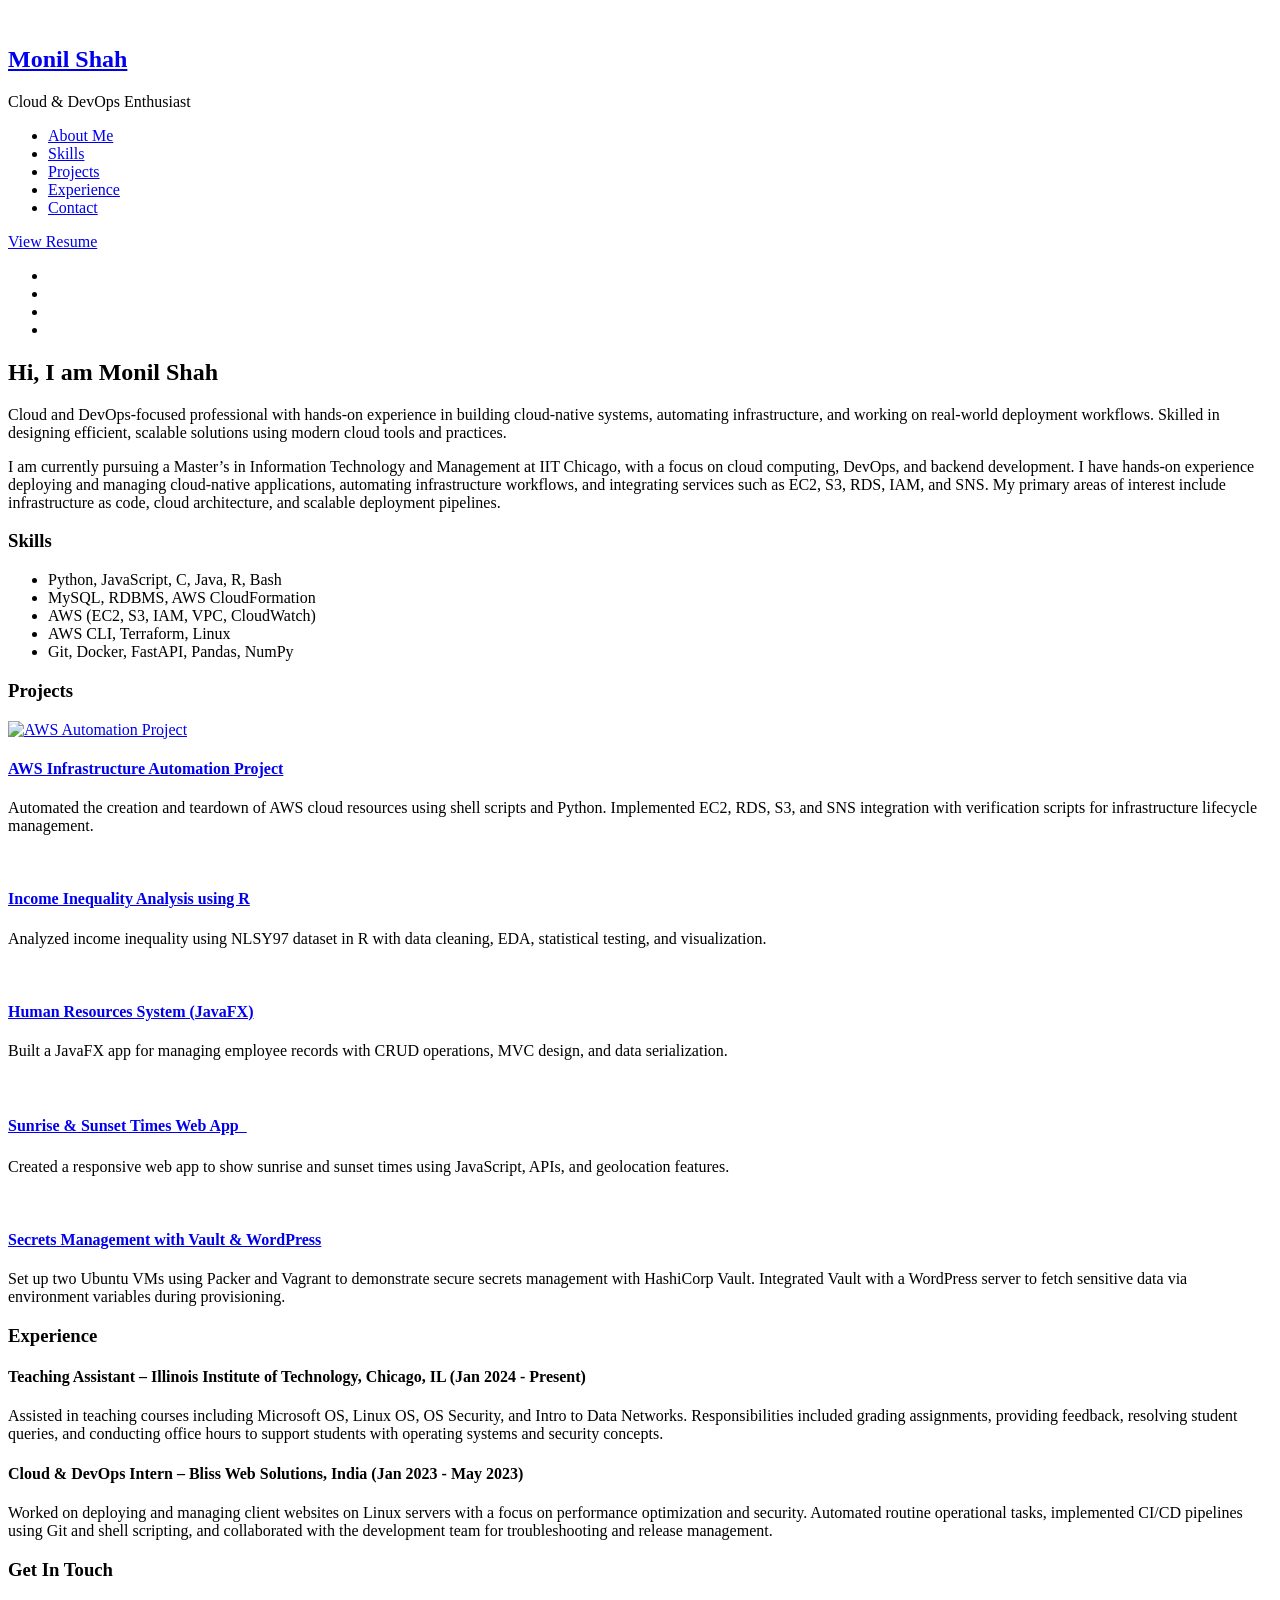
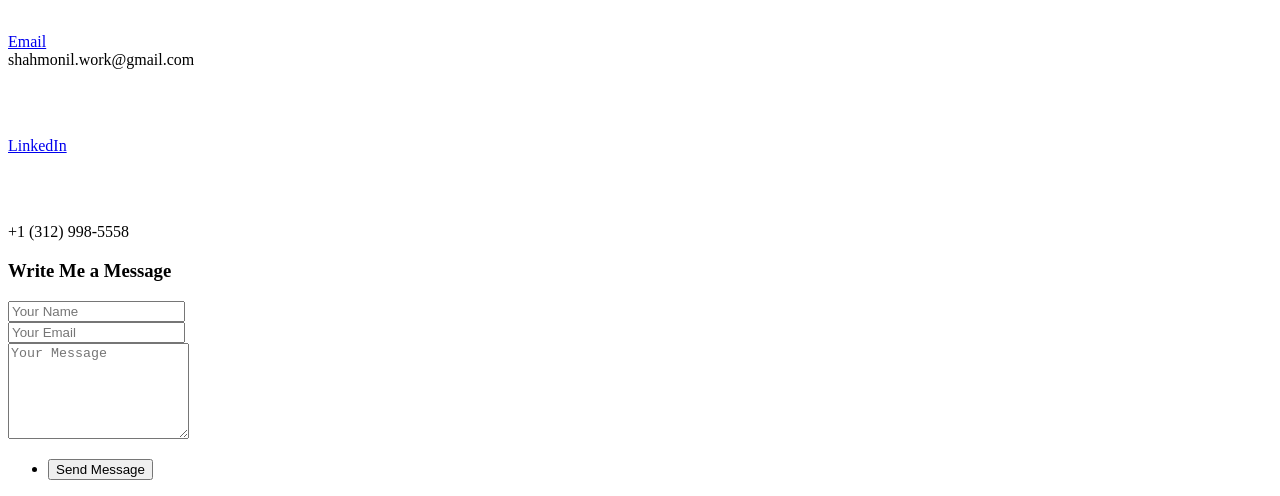
==== Profile.html @ 9146e973 "updated" ====
<!DOCTYPE HTML>

<html>
	<head>
		<title>Monil Shah</title>
		<meta charset="utf-8" />
		<meta name="viewport" content="width=device-width, initial-scale=1, user-scalable=no" />
		<link rel="stylesheet" href="Portfolio/assets/css/main.css" />
	</head>
	<body class="is-preload">

		<!-- Header -->
			<section id="header">
				<header>
					<span class="image avatar"><img src="Portfolio/images/me.jpg" alt="" /></span>
					<h1 id="logo"><a href="#">Monil Shah</a></h1>
					<p>Cloud & DevOps Enthusiast</p>
				</header>
				<nav id="nav">
					<ul>
						<li><a href="#AboutMe" class="active">About Me</a></li>
						<li><a href="#Skills">Skills</a></li>
						<li><a href="#Projects">Projects</a></li>
						<li><a href="#Experience">Experience</a></li>
						<li><a href="#Contact">Contact</a></li>
					</ul>
					<p style="margin-top: 3px;">
						<a href="https://github.com/Monil-23/Portfolio/blob/main/Monil_Resume.pdf" 
						   target="_blank" 
						   rel="noopener noreferrer">
						  View Resume
						</a>
					  </p>

					<p id="view-counter" style="margin-top: 3px; font-weight: bold;"></p> 
				</nav>
				<footer>
					<ul class="icons">
						<li><a href="https://linkedin.com/in/mshah023" class="icon brands fa-linkedin" target="_blank" rel="noopener noreferrer"></a></li>
						<li><a href="https://github.com/Monil-23" class="icon brands fa-github" target="_blank" rel="noopener noreferrer"></a></li>
						<li><a href="mailto:shahmonil.work@gmail.com" class="icon solid fa-envelope" target="_blank" rel="noopener noreferrer"></a></li>
						<li><a href="https://www.instagram.com/monil23_" class="icon brands fa-instagram" target="_blank" rel="noopener noreferrer"></a></li>
					</ul>
				</footer>
			</section>

		<!-- Wrapper -->
			<div id="wrapper">

				<!-- Main -->
					<div id="main">

						<!-- One -->
							<section id="AboutMe">
								<div class="container">
									<header class="major">
										<h2>Hi, I am Monil Shah</h2>
										<p>Cloud and DevOps-focused professional with hands-on experience in building cloud-native systems, automating infrastructure, and working on real-world deployment workflows. Skilled in designing efficient, scalable solutions using modern cloud tools and practices.</p>

									</header>
									<p>I am currently pursuing a Master’s in Information Technology and Management at IIT Chicago, with a focus on cloud computing, DevOps, and backend development.
									   I have hands-on experience deploying and managing cloud-native applications, automating infrastructure workflows, and integrating services such as EC2, S3, RDS, IAM, and SNS. My primary areas of interest include infrastructure as code, cloud architecture, and scalable deployment pipelines.</p>
								</div>
								  
							</section>

						<!-- Two -->
							<section id="Skills">
								<div class="container">
									<h3>Skills</h3>
									<p></p>
									<ul class="feature-icons">
										<li class="icon solid fa-code">Python, JavaScript, C, Java, R, Bash</li>
										<li class="icon solid fa-database">MySQL, RDBMS, AWS CloudFormation</li>
										<li class="icon solid fa-cloud">AWS (EC2, S3, IAM, VPC, CloudWatch)</li>
										<li class="icon solid fa-terminal">AWS CLI, Terraform, Linux</li>
										<li class="icon solid fa-tools">Git, Docker, FastAPI, Pandas, NumPy</li>
									</ul>
									
								</div>
							</section>

						<!-- Three -->
						<section id="Projects">
							<div class="container">
							  <h3>Projects</h3>
							  <p></p>
						  
							  <div class="features">
						  
								<!-- Row 1 -->
								<div class="row">
								  <div class="col-6 col-12-medium">
									<article>
										<a href="https://github.com/Monil-23/aws-cloud-automation" class="image">
										  <img src="Portfolio/images/aws.png" alt="AWS Automation Project" />
										</a>
										<div class="inner">
										  <h4>
											<a href="https://github.com/Monil-23/aws-cloud-automation" target="_blank" rel="noopener noreferrer">
											  AWS Infrastructure Automation Project
											</a>
										  </h4>
										  <p>Automated the creation and teardown of AWS cloud resources using shell scripts and Python. Implemented EC2, RDS, S3, and SNS integration with verification scripts for infrastructure lifecycle management.</p>
										</div>
									  </article>									  
								  </div>
						  
								  <div class="col-6 col-12-medium">
									<article>
									  <a href="https://github.com/Monil-23/r-analysis-income-gender" class="image"><img src="Portfolio/images/data.jpg" alt="" /></a>
									  <div class="inner">
										<h4>
											<a href="https://github.com/Monil-23/r-analysis-income-gender" target="_blank" rel="noopener noreferrer">
												Income Inequality Analysis using R
											</a>
										  </h4>
										<p>Analyzed income inequality using NLSY97 dataset in R with data cleaning, EDA, statistical testing, and visualization.</p>
									  </div>
									</article>
								  </div>
								</div>
						  
								<!-- Row 2 -->
								<div class="row">
								  <div class="col-6 col-12-medium">
									<article>
									  <a href="https://github.com/Monil-23/JavaProject" class="image"><img src="Portfolio/images/java.png" alt="" /></a>
									  <div class="inner">
										<h4>
											<a href="https://github.com/Monil-23/JavaProject" target="_blank" rel="noopener noreferrer">
												Human Resources System (JavaFX)
											</a>
										  </h4>
										<p>Built a JavaFX app for managing employee records with CRUD operations, MVC design, and data serialization.</p>
									  </div>
									</article>
								  </div>
						  
								  <div class="col-6 col-12-medium">
									<article>
									  <a href="https://github.com/Monil-23/WebApp" class="image"><img src="Portfolio/images/Web.png" alt="" /></a>
									  <div class="inner">

										<h4>
											<a href="https://github.com/Monil-23/WebApp" target="_blank" rel="noopener noreferrer">
												Sunrise & Sunset Times Web App &nbsp; 
											</a>
											<a href="https://monil-23.github.io/WebApp/" target="_blank" class="icon solid fa-external-link-alt" style="font-size: 1.1em;" title="Go to website"></a>
										  </h4>

										<p>Created a responsive web app to show sunrise and sunset times using JavaScript, APIs, and geolocation features.</p>
									  </div>
									</article>
								  </div>
								  
						  
								<!-- Row 3 -->
								<div class="row">
								  <div class="col-6 col-12-medium">
									<article>
									  <a href="https://github.com/Monil-23/vault-packer-wordpress-project" class="image"><img src="Portfolio/images/vault.jpg" alt="" /></a>
									  <div class="inner">
										<h4>
											<a href="https://github.com/Monil-23/vault-packer-wordpress-project" target="_blank" rel="noopener noreferrer">
												Secrets Management with Vault & WordPress
											</a>
										  </h4>
										<p>Set up two Ubuntu VMs using Packer and Vagrant to demonstrate secure secrets management with HashiCorp Vault. Integrated Vault with a WordPress server to fetch sensitive data via environment variables during provisioning.</p>
									  </div>
									</article>
								  </div>
						  
								 <!-- <div class="col-6 col-12-medium">
									<article>
									  <a href="#" class="image"><img src="images/pic02.jpg" alt="" /></a>
									  <div class="inner">
										<h4>Project 6 Title</h4>
										<p>Short description of your 6th project goes here. Add key features or tech stack summary.</p>
									  </div>
									</article>
								  </div>-->
								</div>
						  
							  </div> 
						  
							</div>
						  </section>
						  
					
						<!-- four -->
						<section id="Experience">
							<div class="container">
							  <h3>Experience</h3>
						  
							  <div class="features">
						  
								<div class="row">
									<div class="col-12">
										<article>
											<div class="inner">
											  <h4>Teaching Assistant – Illinois Institute of Technology, Chicago, IL (Jan 2024 - Present)</h4>
											  <p>Assisted in teaching courses including Microsoft OS, Linux OS, OS Security, and Intro to Data Networks. Responsibilities included grading assignments, providing feedback, resolving student queries, and conducting office hours to support students with operating systems and security concepts.</p>
											</div>
										  </article>									  
									</div>
								  <div class="col-12">
									<article>
										<div class="inner">
										  <h4>Cloud & DevOps Intern – Bliss Web Solutions, India (Jan 2023 - May 2023)</h4>
										  <p>Worked on deploying and managing client websites on Linux servers with a focus on performance optimization and security. Automated routine operational tasks, implemented CI/CD pipelines using Git and shell scripting, and collaborated with the development team for troubleshooting and release management.</p>
										</div>
									  </article>
									  
								  </div>
						  	   </div>
						  	 </div>
							</div>
						  </section>

							<section id="Contact">
								<div class="container">
								  <div class="row">
							  
									<div class="col-6 col-12-medium">
										<h3>Get In Touch</h3><br>
									  
										<div class="contact-info">
									  
										  <p>
											<a href="mailto:shahmonil.work@gmail.com" class="icon solid fa-envelope fa-2x" target="_blank" rel="noopener noreferrer">
											  <span class="label">Email</span>
											</a><br>
											shahmonil.work@gmail.com
										  </p><br>
									  
										  <p>
											<a href="https://linkedin.com/in/mshah023" class="icon brands fa-linkedin fa-2x" target="_blank" rel="noopener noreferrer"></a><br>
											<a href="https://linkedin.com/in/mshah023" target="_blank" rel="noopener noreferrer">
											  LinkedIn
											</a>
										  </p>
										  <br>
									  
										  <p>
											<i class="icon solid fa-mobile-alt fa-2x"></i><br>
											+1 (312) 998-5558
										  </p>
									  
										</div>
									  </div>
									  
							  
									<!-- RIGHT SIDE -->
									<div class="col-6 col-12-medium">
									  <h3>Write Me a Message</h3>
									  <form method="post" action="#">
										<div class="row gtr-uniform">
										  <div class="col-12">
											<input type="text" name="name" id="name" placeholder="Your Name" />
										  </div>
										  <div class="col-12">
											<input type="email" name="email" id="email" placeholder="Your Email" />
										  </div>
										  <div class="col-12">
											<textarea name="message" id="message" placeholder="Your Message" rows="6"></textarea>
										  </div>
										  <div class="col-12">
											<ul class="actions">
											  <li><input type="submit" value="Send Message" class="primary" /></li>
											</ul>
										  </div>
										</div>
									  </form>
									</div>
							  
								  </div>
								</div>
							  </section>
					</div>

			</div>

		<!-- Scripts -->
			<script src="Portfolio/assets/js/jquery.min.js"></script>
			<script src="Portfolio/assets/js/jquery.scrollex.min.js"></script>
			<script src="Portfolio/assets/js/jquery.scrolly.min.js"></script>
			<script src="Portfolio/assets/js/browser.min.js"></script>
			<script src="Portfolio/assets/js/breakpoints.min.js"></script>
			<script src="Portfolio/assets/js/util.js"></script>
			<script src="Portfolio/assets/js/main.js"></script>

	</body>
</html>
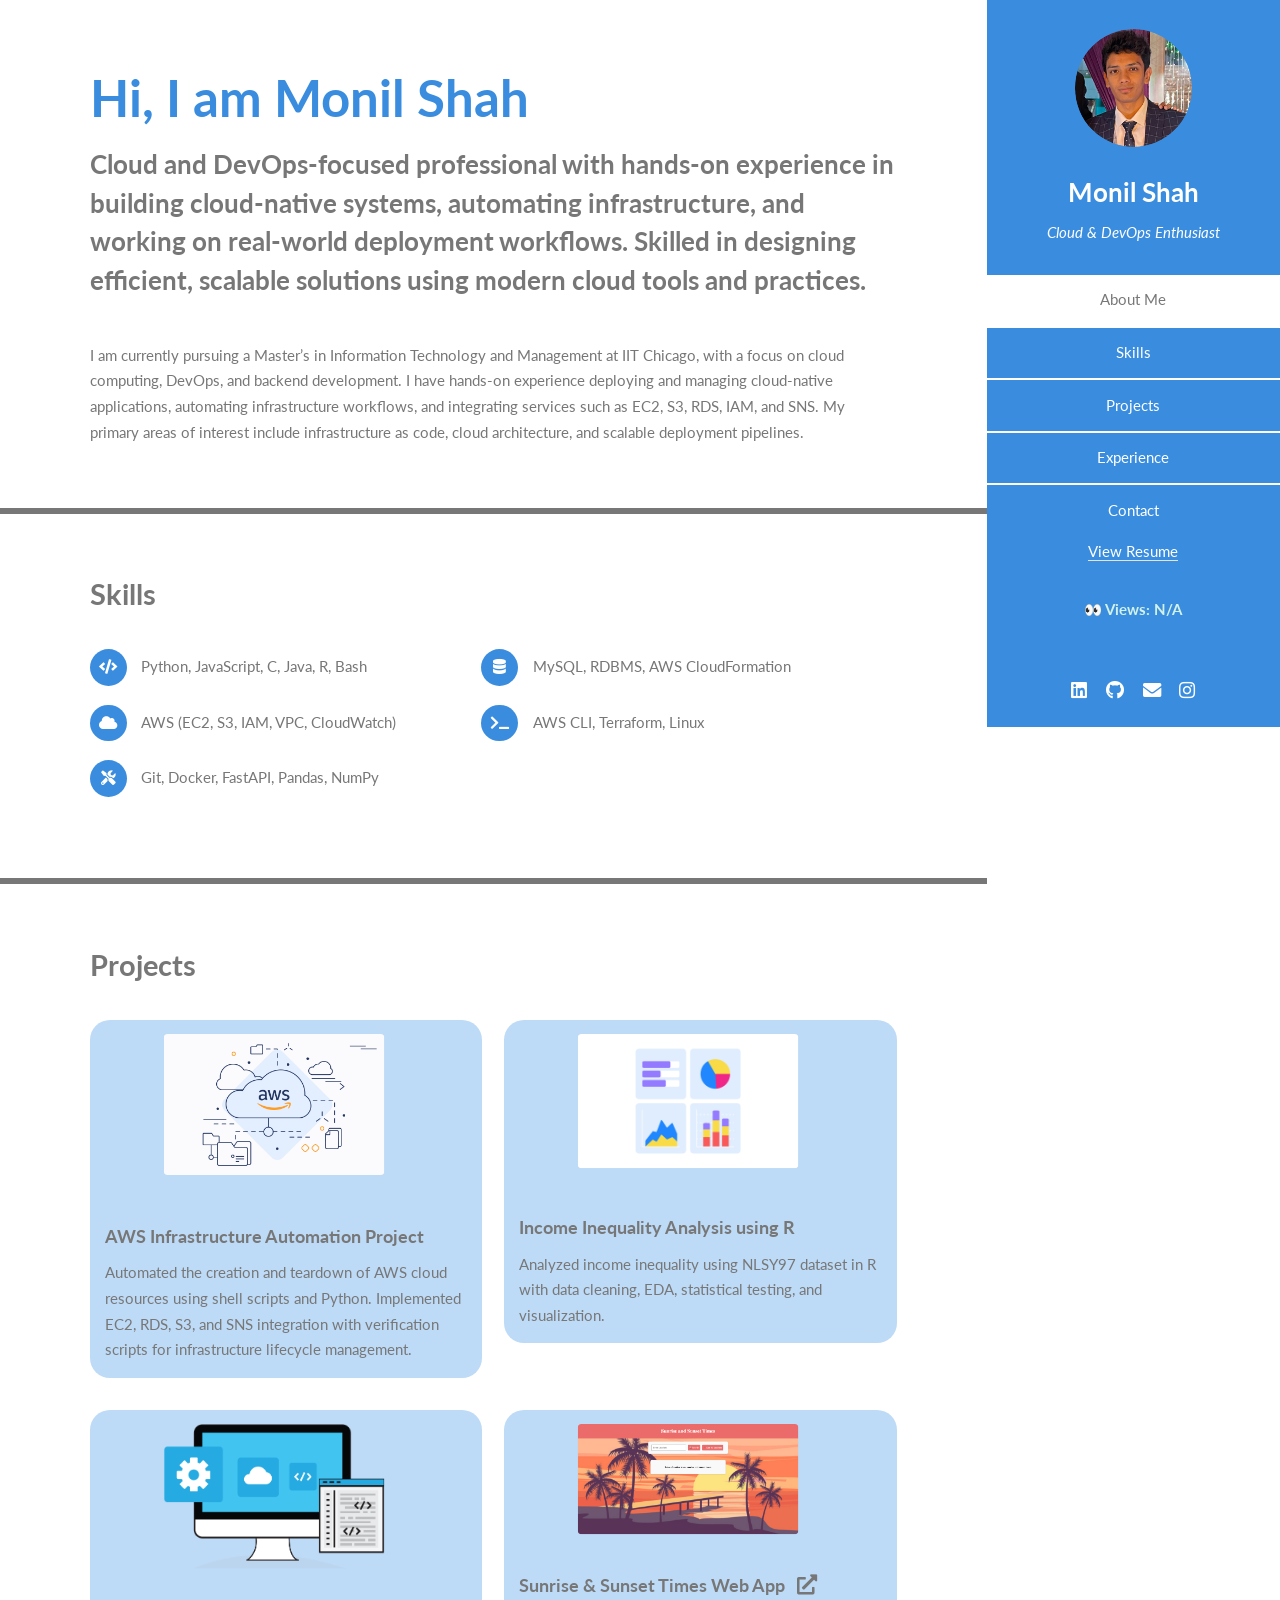
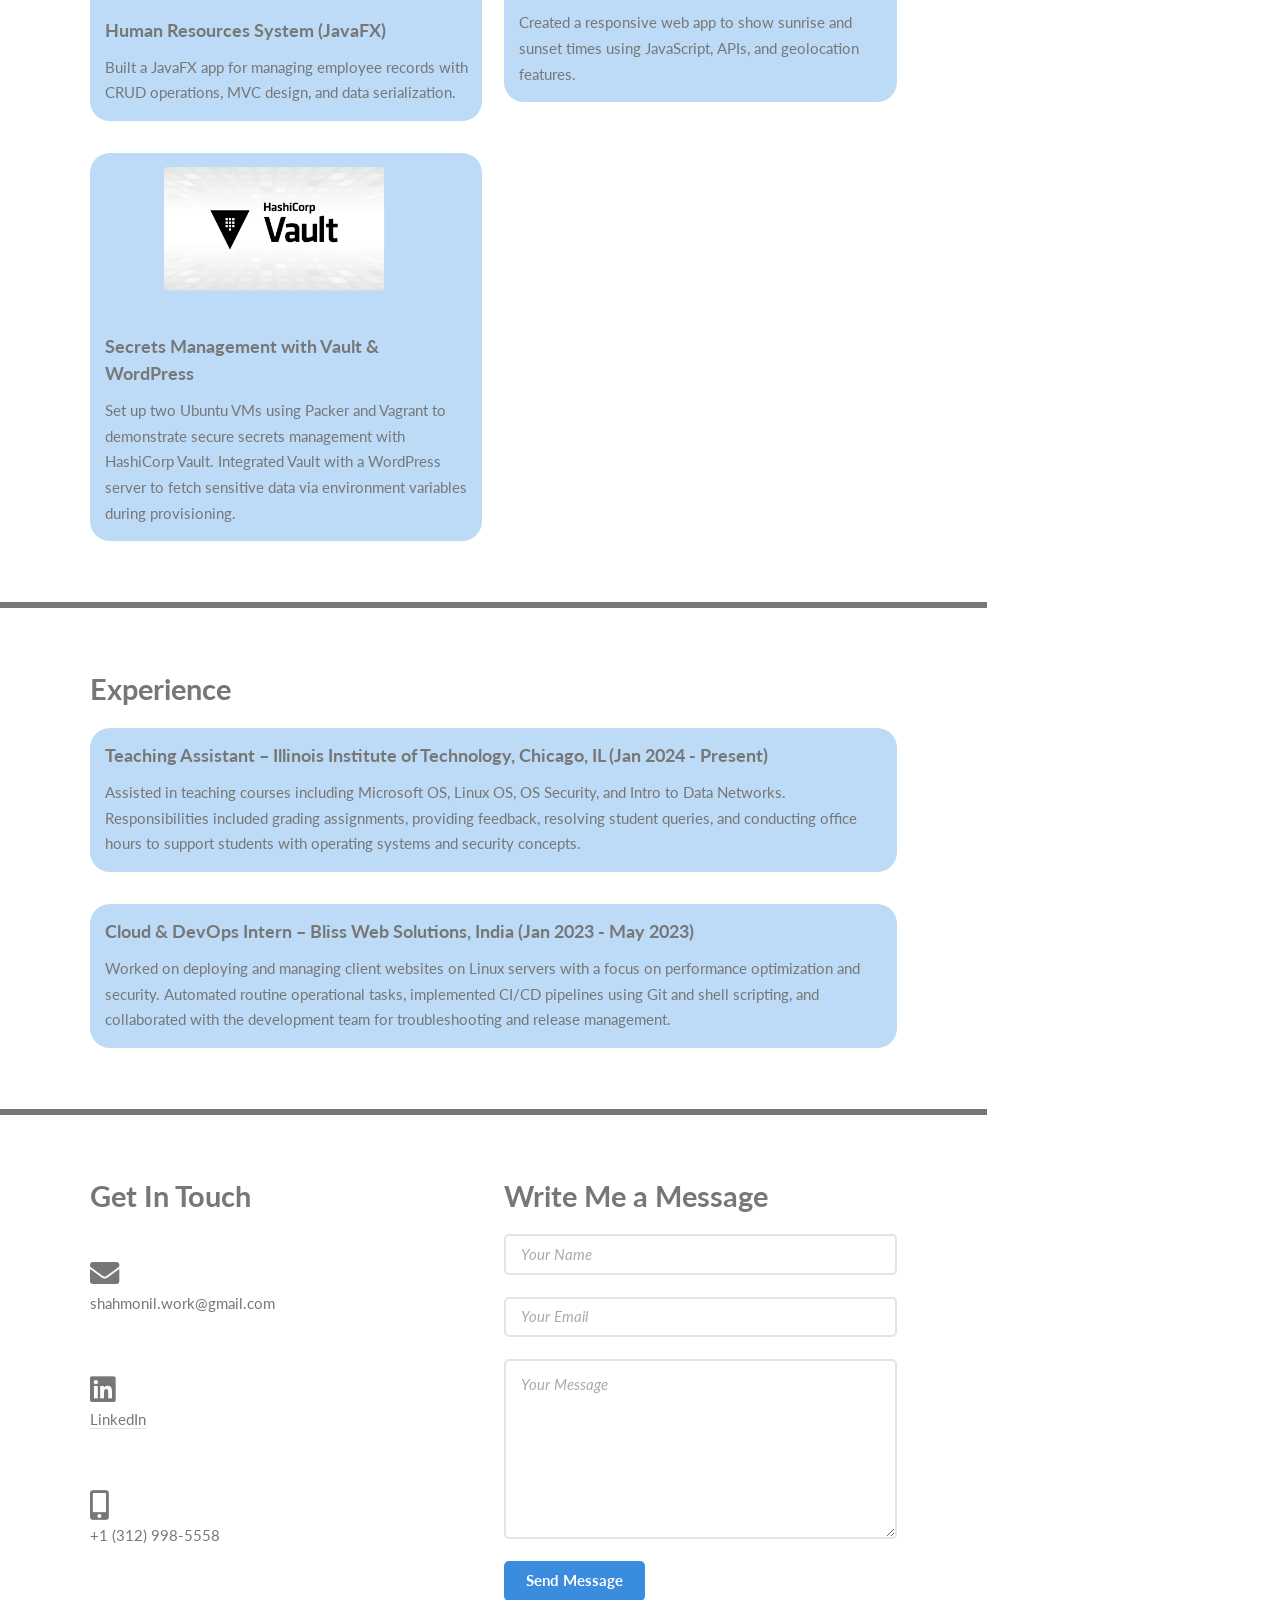
==== commit 7aff9c57: "updated code" ====
--- a/Profile.html
+++ b/Profile.html
@@ -5,14 +5,14 @@
 		<title>Monil Shah</title>
 		<meta charset="utf-8" />
 		<meta name="viewport" content="width=device-width, initial-scale=1, user-scalable=no" />
-		<link rel="stylesheet" href="Portfolio/assets/css/main.css" />
+		<link rel="stylesheet" href="/assets/css/main.css" />
 	</head>
 	<body class="is-preload">
 
 		<!-- Header -->
 			<section id="header">
 				<header>
-					<span class="image avatar"><img src="Portfolio/images/me.jpg" alt="" /></span>
+					<span class="image avatar"><img src="/images/me.jpg" alt="" /></span>
 					<h1 id="logo"><a href="#">Monil Shah</a></h1>
 					<p>Cloud & DevOps Enthusiast</p>
 				</header>
@@ -93,7 +93,7 @@
 								  <div class="col-6 col-12-medium">
 									<article>
 										<a href="https://github.com/Monil-23/aws-cloud-automation" class="image">
-										  <img src="Portfolio/images/aws.png" alt="AWS Automation Project" />
+										  <img src="/images/aws.png" alt="AWS Automation Project" />
 										</a>
 										<div class="inner">
 										  <h4>
@@ -108,7 +108,7 @@
 						  
 								  <div class="col-6 col-12-medium">
 									<article>
-									  <a href="https://github.com/Monil-23/r-analysis-income-gender" class="image"><img src="Portfolio/images/data.jpg" alt="" /></a>
+									  <a href="https://github.com/Monil-23/r-analysis-income-gender" class="image"><img src="/images/data.jpg" alt="" /></a>
 									  <div class="inner">
 										<h4>
 											<a href="https://github.com/Monil-23/r-analysis-income-gender" target="_blank" rel="noopener noreferrer">
@@ -125,7 +125,7 @@
 								<div class="row">
 								  <div class="col-6 col-12-medium">
 									<article>
-									  <a href="https://github.com/Monil-23/JavaProject" class="image"><img src="Portfolio/images/java.png" alt="" /></a>
+									  <a href="https://github.com/Monil-23/JavaProject" class="image"><img src="/images/java.png" alt="" /></a>
 									  <div class="inner">
 										<h4>
 											<a href="https://github.com/Monil-23/JavaProject" target="_blank" rel="noopener noreferrer">
@@ -139,7 +139,7 @@
 						  
 								  <div class="col-6 col-12-medium">
 									<article>
-									  <a href="https://github.com/Monil-23/WebApp" class="image"><img src="Portfolio/images/Web.png" alt="" /></a>
+									  <a href="https://github.com/Monil-23/WebApp" class="image"><img src="/images/Web.png" alt="" /></a>
 									  <div class="inner">
 
 										<h4>
@@ -159,7 +159,7 @@
 								<div class="row">
 								  <div class="col-6 col-12-medium">
 									<article>
-									  <a href="https://github.com/Monil-23/vault-packer-wordpress-project" class="image"><img src="Portfolio/images/vault.jpg" alt="" /></a>
+									  <a href="https://github.com/Monil-23/vault-packer-wordpress-project" class="image"><img src="/images/vault.jpg" alt="" /></a>
 									  <div class="inner">
 										<h4>
 											<a href="https://github.com/Monil-23/vault-packer-wordpress-project" target="_blank" rel="noopener noreferrer">
@@ -282,13 +282,13 @@
 			</div>
 
 		<!-- Scripts -->
-			<script src="Portfolio/assets/js/jquery.min.js"></script>
-			<script src="Portfolio/assets/js/jquery.scrollex.min.js"></script>
-			<script src="Portfolio/assets/js/jquery.scrolly.min.js"></script>
-			<script src="Portfolio/assets/js/browser.min.js"></script>
-			<script src="Portfolio/assets/js/breakpoints.min.js"></script>
-			<script src="Portfolio/assets/js/util.js"></script>
-			<script src="Portfolio/assets/js/main.js"></script>
+			<script src="/assets/js/jquery.min.js"></script>
+			<script src="/assets/js/jquery.scrollex.min.js"></script>
+			<script src="/assets/js/jquery.scrolly.min.js"></script>
+			<script src="/assets/js/browser.min.js"></script>
+			<script src="/assets/js/breakpoints.min.js"></script>
+			<script src="/assets/js/util.js"></script>
+			<script src="/assets/js/main.js"></script>
 
 	</body>
 </html>
--- a/assets/css/main.css
+++ b/assets/css/main.css
@@ -0,0 +1,3324 @@
+@import url("fontawesome-all.min.css");
+@import url("https://fonts.googleapis.com/css?family=Lato:400,400italic,700,700italic|Source+Code+Pro:400");
+
+
+html, body, div, span, applet, object,
+iframe, h1, h2, h3, h4, h5, h6, p, blockquote,
+pre, a, abbr, acronym, address, big, cite,
+code, del, dfn, em, img, ins, kbd, q, s, samp,
+small, strike, strong, sub, sup, tt, var, b,
+u, i, center, dl, dt, dd, ol, ul, li, fieldset,
+form, label, legend, table, caption, tbody,
+tfoot, thead, tr, th, td, article, aside,
+canvas, details, embed, figure, figcaption,
+footer, header, hgroup, menu, nav, output, ruby,
+section, summary, time, mark, audio, video {
+	margin: 0;
+	padding: 0;
+	border: 0;
+	font-size: 100%;
+	font: inherit;
+	vertical-align: baseline;}
+
+article, aside, details, figcaption, figure,
+footer, header, hgroup, menu, nav, section {
+	display: block;}
+
+body {
+	line-height: 1;
+}
+
+ol, ul {
+	list-style: none;
+}
+
+blockquote, q {
+	quotes: none;
+}
+
+	blockquote:before, blockquote:after, q:before, q:after {
+		content: '';
+		content: none;
+	}
+
+table {
+	border-collapse: collapse;
+	border-spacing: 0;
+}
+
+body {
+	-webkit-text-size-adjust: none;
+}
+
+mark {
+	background-color: transparent;
+	color: inherit;
+}
+
+input::-moz-focus-inner {
+	border: 0;
+	padding: 0;
+}
+
+input, select, textarea {
+	-moz-appearance: none;
+	-webkit-appearance: none;
+	-ms-appearance: none;
+	appearance: none;
+}
+
+/* Basic */
+
+	html {
+		box-sizing: border-box;
+	}
+
+	*, *:before, *:after {
+		box-sizing: inherit;
+	}
+
+	body {
+		background-color: #ffffff;
+  		
+	}
+
+		body.is-preload *, body.is-preload *:before, body.is-preload *:after {
+			-moz-animation: none !important;
+			-webkit-animation: none !important;
+			-ms-animation: none !important;
+			animation: none !important;
+			-moz-transition: none !important;
+			-webkit-transition: none !important;
+			-ms-transition: none !important;
+			transition: none !important;
+		}
+
+	body, input, select, textarea {
+		color: #777;   /* linkedin, mail and phone section and sub writings*/
+		font-family: "Lato", sans-serif;
+		font-size: 16pt;
+		font-weight: 400;
+		line-height: 1.75em;
+	}
+
+	a {
+		-moz-transition: color 0.2s ease-in-out, border-color 0.2s ease-in-out;
+		-webkit-transition: color 0.2s ease-in-out, border-color 0.2s ease-in-out;
+		-ms-transition: color 0.2s ease-in-out, border-color 0.2s ease-in-out;
+		transition: color 0.2s ease-in-out, border-color 0.2s ease-in-out;
+		border-bottom: solid 1px #e4e4e4;
+		color: inherit;
+		text-decoration: none;
+	}
+
+		a:hover {
+			border-bottom-color: transparent;
+			color: #e8e4e4 !important; /* links hovering  */
+		}
+
+	strong, b {
+		color: #777;
+		font-weight: 700;
+	}
+
+	em, i {
+		font-style: italic;
+	}
+
+	p {
+		margin: 0 0 2.25em 0;
+	}
+
+	h1, h2, h3, h4, h5, h6 {
+		color: #777;
+		font-weight: 700;
+		line-height: 1em;
+		margin: 0 0 0.5625em 0;
+	}
+
+		h1 a, h2 a, h3 a, h4 a, h5 a, h6 a {
+			border: 0;
+			color: inherit;
+			text-decoration: none;
+		}
+
+	h2 {
+		font-size: 2em;
+		line-height: 1.5em;
+	}
+
+	h3 {
+		font-size: 2em;
+		line-height: 1.5em;
+	}
+
+	h4 {
+		font-size: 1.25em;
+		line-height: 1.5em;
+	}
+
+	h5 {
+		font-size: 0.9em;
+		line-height: 1.5em;
+	}
+
+	h6 {
+		font-size: 0.7em;
+		line-height: 1.5em;
+	}
+
+	sub {
+		font-size: 0.8em;
+		position: relative;
+		top: 0.5em;
+	}
+
+	sup {
+		font-size: 0.8em;
+		position: relative;
+		top: -0.5em;
+	}
+
+	hr {
+		border: 0;
+		border-bottom: solid 2px #f4f4f4;
+		margin: 2.25em 0;
+	}
+
+		hr.major {
+			margin: 3.375em 0;
+		}
+
+	blockquote {
+		border-left: solid 8px #777; /* don't know */
+		font-style: italic;
+		margin: 0 0 2.25em 0;
+		padding: 0.5em 0 0.5em 2em;
+	}
+
+	code {
+		background: #f4f4f4;
+		border-radius: 5px;
+		color: #555;
+		font-family: "Source Code Pro", monospace;
+		font-size: 0.9em;
+		margin: 0 0.25em;
+		padding: 0.25em 0.65em;
+	}
+
+	pre {
+		font-family: "Source Code Pro", monospace;
+		font-size: 0.9em;
+		margin: 0 0 2.25em 0;
+	}
+
+		pre code {
+			-webkit-overflow-scrolling: touch;
+			display: block;
+			line-height: 1.5em;
+			overflow-x: auto;
+			padding: 1em 1.5em;
+		}
+
+	.align-left {
+		text-align: left;
+	}
+
+	.align-center {
+		text-align: center;
+	}
+
+	.align-right {
+		text-align: right;
+	}
+
+/* Row */
+
+	.row {
+		display: flex;
+		flex-wrap: wrap;
+		box-sizing: border-box;
+		align-items: stretch;
+	}
+
+		.row > * {
+			box-sizing: border-box;
+		}
+
+		.row.gtr-uniform > * > :last-child {
+			margin-bottom: 0;
+		}
+
+		.row.aln-left {
+			justify-content: flex-start;
+		}
+
+		.row.aln-center {
+			justify-content: center;
+		}
+
+		.row.aln-right {
+			justify-content: flex-end;
+		}
+
+		.row.aln-top {
+			align-items: flex-start;
+		}
+
+		.row.aln-middle {
+			align-items: center;
+		}
+
+		.row.aln-bottom {
+			align-items: flex-end;
+		}
+
+		.row > .imp {
+			order: -1;
+		}
+
+		.row > .col-1 {
+			width: 8.33333%;
+		}
+
+		.row > .off-1 {
+			margin-left: 8.33333%;
+		}
+
+		.row > .col-2 {
+			width: 16.66667%;
+		}
+
+		.row > .off-2 {
+			margin-left: 16.66667%;
+		}
+
+		.row > .col-3 {
+			width: 25%;
+		}
+
+		.row > .off-3 {
+			margin-left: 25%;
+		}
+
+		.row > .col-4 {
+			width: 33.33333%;
+		}
+
+		.row > .off-4 {
+			margin-left: 33.33333%;
+		}
+
+		.row > .col-5 {
+			width: 41.66667%;
+		}
+
+		.row > .off-5 {
+			margin-left: 41.66667%;
+		}
+
+		.row > .col-6 {
+			width: 50%;
+		}
+
+		.row > .off-6 {
+			margin-left: 50%;
+		}
+
+		.row > .col-7 {
+			width: 58.33333%;
+		}
+
+		.row > .off-7 {
+			margin-left: 58.33333%;
+		}
+
+		.row > .col-8 {
+			width: 66.66667%;
+		}
+
+		.row > .off-8 {
+			margin-left: 66.66667%;
+		}
+
+		.row > .col-9 {
+			width: 75%;
+		}
+
+		.row > .off-9 {
+			margin-left: 75%;
+		}
+
+		.row > .col-10 {
+			width: 83.33333%;
+		}
+
+		.row > .off-10 {
+			margin-left: 83.33333%;
+		}
+
+		.row > .col-11 {
+			width: 91.66667%;
+		}
+
+		.row > .off-11 {
+			margin-left: 91.66667%;
+		}
+
+		.row > .col-12 {
+			width: 100%;
+		}
+
+		.row > .off-12 {
+			margin-left: 100%;
+		}
+
+		.row.gtr-0 {
+			margin-top: 0;
+			margin-left: 0em;
+		}
+
+			.row.gtr-0 > * {
+				padding: 0 0 0 0em;
+			}
+
+			.row.gtr-0.gtr-uniform {
+				margin-top: 0em;
+			}
+
+				.row.gtr-0.gtr-uniform > * {
+					padding-top: 0em;
+				}
+
+		.row.gtr-25 {
+			margin-top: 0;
+			margin-left: -0.5em;
+		}
+
+			.row.gtr-25 > * {
+				padding: 0 0 0 0.5em;
+			}
+
+			.row.gtr-25.gtr-uniform {
+				margin-top: -0.5em;
+			}
+
+				.row.gtr-25.gtr-uniform > * {
+					padding-top: 0.5em;
+				}
+
+		.row.gtr-50 {
+			margin-top: 0;
+			margin-left: -1em;
+		}
+
+			.row.gtr-50 > * {
+				padding: 0 0 0 1em;
+			}
+
+			.row.gtr-50.gtr-uniform {
+				margin-top: -1em;
+			}
+
+				.row.gtr-50.gtr-uniform > * {
+					padding-top: 1em;
+				}
+
+		.row {
+			margin-top: 0;
+			margin-left: -2em;
+		}
+
+			.row > * {
+				padding: 0 0 0 2em;
+			}
+
+			.row.gtr-uniform {
+				margin-top: -2em;
+			}
+
+				.row.gtr-uniform > * {
+					padding-top: 2em;
+				}
+
+		.row.gtr-150 {
+			margin-top: 0;
+			margin-left: -3em;
+		}
+
+			.row.gtr-150 > * {
+				padding: 0 0 0 3em;
+			}
+
+			.row.gtr-150.gtr-uniform {
+				margin-top: -3em;
+			}
+
+				.row.gtr-150.gtr-uniform > * {
+					padding-top: 3em;
+				}
+
+		.row.gtr-200 {
+			margin-top: 0;
+			margin-left: -4em;
+		}
+
+			.row.gtr-200 > * {
+				padding: 0 0 0 4em;
+			}
+
+			.row.gtr-200.gtr-uniform {
+				margin-top: -4em;
+			}
+
+				.row.gtr-200.gtr-uniform > * {
+					padding-top: 4em;
+				}
+
+		@media screen and (max-width: 1680px) {
+
+			.row {
+				display: flex;
+				flex-wrap: wrap;
+				box-sizing: border-box;
+				align-items: stretch;
+			}
+
+				.row > * {
+					box-sizing: border-box;
+				}
+
+				.row.gtr-uniform > * > :last-child {
+					margin-bottom: 0;
+				}
+
+				.row.aln-left {
+					justify-content: flex-start;
+				}
+
+				.row.aln-center {
+					justify-content: center;
+				}
+
+				.row.aln-right {
+					justify-content: flex-end;
+				}
+
+				.row.aln-top {
+					align-items: flex-start;
+				}
+
+				.row.aln-middle {
+					align-items: center;
+				}
+
+				.row.aln-bottom {
+					align-items: flex-end;
+				}
+
+				.row > .imp-xlarge {
+					order: -1;
+				}
+
+				.row > .col-1-xlarge {
+					width: 8.33333%;
+				}
+
+				.row > .off-1-xlarge {
+					margin-left: 8.33333%;
+				}
+
+				.row > .col-2-xlarge {
+					width: 16.66667%;
+				}
+
+				.row > .off-2-xlarge {
+					margin-left: 16.66667%;
+				}
+
+				.row > .col-3-xlarge {
+					width: 25%;
+				}
+
+				.row > .off-3-xlarge {
+					margin-left: 25%;
+				}
+
+				.row > .col-4-xlarge {
+					width: 33.33333%;
+				}
+
+				.row > .off-4-xlarge {
+					margin-left: 33.33333%;
+				}
+
+				.row > .col-5-xlarge {
+					width: 41.66667%;
+				}
+
+				.row > .off-5-xlarge {
+					margin-left: 41.66667%;
+				}
+
+				.row > .col-6-xlarge {
+					width: 50%;
+				}
+
+				.row > .off-6-xlarge {
+					margin-left: 50%;
+				}
+
+				.row > .col-7-xlarge {
+					width: 58.33333%;
+				}
+
+				.row > .off-7-xlarge {
+					margin-left: 58.33333%;
+				}
+
+				.row > .col-8-xlarge {
+					width: 66.66667%;
+				}
+
+				.row > .off-8-xlarge {
+					margin-left: 66.66667%;
+				}
+
+				.row > .col-9-xlarge {
+					width: 75%;
+				}
+
+				.row > .off-9-xlarge {
+					margin-left: 75%;
+				}
+
+				.row > .col-10-xlarge {
+					width: 83.33333%;
+				}
+
+				.row > .off-10-xlarge {
+					margin-left: 83.33333%;
+				}
+
+				.row > .col-11-xlarge {
+					width: 91.66667%;
+				}
+
+				.row > .off-11-xlarge {
+					margin-left: 91.66667%;
+				}
+
+				.row > .col-12-xlarge {
+					width: 100%;
+				}
+
+				.row > .off-12-xlarge {
+					margin-left: 100%;
+				}
+
+				.row.gtr-0 {
+					margin-top: 0;
+					margin-left: 0em;
+				}
+
+					.row.gtr-0 > * {
+						padding: 0 0 0 0em;
+					}
+
+					.row.gtr-0.gtr-uniform {
+						margin-top: 0em;
+					}
+
+						.row.gtr-0.gtr-uniform > * {
+							padding-top: 0em;
+						}
+
+				.row.gtr-25 {
+					margin-top: 0;
+					margin-left: -0.5em;
+				}
+
+					.row.gtr-25 > * {
+						padding: 0 0 0 0.5em;
+					}
+
+					.row.gtr-25.gtr-uniform {
+						margin-top: -0.5em;
+					}
+
+						.row.gtr-25.gtr-uniform > * {
+							padding-top: 0.5em;
+						}
+
+				.row.gtr-50 {
+					margin-top: 0;
+					margin-left: -1em;
+				}
+
+					.row.gtr-50 > * {
+						padding: 0 0 0 1em;
+					}
+
+					.row.gtr-50.gtr-uniform {
+						margin-top: -1em;
+					}
+
+						.row.gtr-50.gtr-uniform > * {
+							padding-top: 1em;
+						}
+
+				.row {
+					margin-top: 0;
+					margin-left: -2em;
+				}
+
+					.row > * {
+						padding: 0 0 0 2em;
+					}
+
+					.row.gtr-uniform {
+						margin-top: -2em;
+					}
+
+						.row.gtr-uniform > * {
+							padding-top: 2em;
+						}
+
+				.row.gtr-150 {
+					margin-top: 0;
+					margin-left: -3em;
+				}
+
+					.row.gtr-150 > * {
+						padding: 0 0 0 3em;
+					}
+
+					.row.gtr-150.gtr-uniform {
+						margin-top: -3em;
+					}
+
+						.row.gtr-150.gtr-uniform > * {
+							padding-top: 3em;
+						}
+
+				.row.gtr-200 {
+					margin-top: 0;
+					margin-left: -4em;
+				}
+
+					.row.gtr-200 > * {
+						padding: 0 0 0 4em;
+					}
+
+					.row.gtr-200.gtr-uniform {
+						margin-top: -4em;
+					}
+
+						.row.gtr-200.gtr-uniform > * {
+							padding-top: 4em;
+						}
+
+		}
+
+		@media screen and (max-width: 1280px) {
+
+			.row {
+				display: flex;
+				flex-wrap: wrap;
+				box-sizing: border-box;
+				align-items: stretch;
+			}
+
+				.row > * {
+					box-sizing: border-box;
+				}
+
+				.row.gtr-uniform > * > :last-child {
+					margin-bottom: 0;
+				}
+
+				.row.aln-left {
+					justify-content: flex-start;
+				}
+
+				.row.aln-center {
+					justify-content: center;
+				}
+
+				.row.aln-right {
+					justify-content: flex-end;
+				}
+
+				.row.aln-top {
+					align-items: flex-start;
+				}
+
+				.row.aln-middle {
+					align-items: center;
+				}
+
+				.row.aln-bottom {
+					align-items: flex-end;
+				}
+
+				.row > .imp-large {
+					order: -1;
+				}
+
+				.row > .col-1-large {
+					width: 8.33333%;
+				}
+
+				.row > .off-1-large {
+					margin-left: 8.33333%;
+				}
+
+				.row > .col-2-large {
+					width: 16.66667%;
+				}
+
+				.row > .off-2-large {
+					margin-left: 16.66667%;
+				}
+
+				.row > .col-3-large {
+					width: 25%;
+				}
+
+				.row > .off-3-large {
+					margin-left: 25%;
+				}
+
+				.row > .col-4-large {
+					width: 33.33333%;
+				}
+
+				.row > .off-4-large {
+					margin-left: 33.33333%;
+				}
+
+				.row > .col-5-large {
+					width: 41.66667%;
+				}
+
+				.row > .off-5-large {
+					margin-left: 41.66667%;
+				}
+
+				.row > .col-6-large {
+					width: 50%;
+				}
+
+				.row > .off-6-large {
+					margin-left: 50%;
+				}
+
+				.row > .col-7-large {
+					width: 58.33333%;
+				}
+
+				.row > .off-7-large {
+					margin-left: 58.33333%;
+				}
+
+				.row > .col-8-large {
+					width: 66.66667%;
+				}
+
+				.row > .off-8-large {
+					margin-left: 66.66667%;
+				}
+
+				.row > .col-9-large {
+					width: 75%;
+				}
+
+				.row > .off-9-large {
+					margin-left: 75%;
+				}
+
+				.row > .col-10-large {
+					width: 83.33333%;
+				}
+
+				.row > .off-10-large {
+					margin-left: 83.33333%;
+				}
+
+				.row > .col-11-large {
+					width: 91.66667%;
+				}
+
+				.row > .off-11-large {
+					margin-left: 91.66667%;
+				}
+
+				.row > .col-12-large {
+					width: 100%;
+				}
+
+				.row > .off-12-large {
+					margin-left: 100%;
+				}
+
+				.row.gtr-0 {
+					margin-top: 0;
+					margin-left: 0em;
+				}
+
+					.row.gtr-0 > * {
+						padding: 0 0 0 0em;
+					}
+
+					.row.gtr-0.gtr-uniform {
+						margin-top: 0em;
+					}
+
+						.row.gtr-0.gtr-uniform > * {
+							padding-top: 0em;
+						}
+
+				.row.gtr-25 {
+					margin-top: 0;
+					margin-left: -0.375em;
+				}
+
+					.row.gtr-25 > * {
+						padding: 0 0 0 0.375em;
+					}
+
+					.row.gtr-25.gtr-uniform {
+						margin-top: -0.375em;
+					}
+
+						.row.gtr-25.gtr-uniform > * {
+							padding-top: 0.375em;
+						}
+
+				.row.gtr-50 {
+					margin-top: 0;
+					margin-left: -0.75em;
+				}
+
+					.row.gtr-50 > * {
+						padding: 0 0 0 0.75em;
+					}
+
+					.row.gtr-50.gtr-uniform {
+						margin-top: -0.75em;
+					}
+
+						.row.gtr-50.gtr-uniform > * {
+							padding-top: 0.75em;
+						}
+
+				.row {
+					margin-top: 0;
+					margin-left: -1.5em;
+				}
+
+					.row > * {
+						padding: 0 0 0 1.5em;
+					}
+
+					.row.gtr-uniform {
+						margin-top: -1.5em;
+					}
+
+						.row.gtr-uniform > * {
+							padding-top: 1.5em;
+						}
+
+				.row.gtr-150 {
+					margin-top: 0;
+					margin-left: -2.25em;
+				}
+
+					.row.gtr-150 > * {
+						padding: 0 0 0 2.25em;
+					}
+
+					.row.gtr-150.gtr-uniform {
+						margin-top: -2.25em;
+					}
+
+						.row.gtr-150.gtr-uniform > * {
+							padding-top: 2.25em;
+						}
+
+				.row.gtr-200 {
+					margin-top: 0;
+					margin-left: -3em;
+				}
+
+					.row.gtr-200 > * {
+						padding: 0 0 0 3em;
+					}
+
+					.row.gtr-200.gtr-uniform {
+						margin-top: -3em;
+					}
+
+						.row.gtr-200.gtr-uniform > * {
+							padding-top: 3em;
+						}
+
+		}
+
+		@media screen and (max-width: 1024px) {
+
+			.row {
+				display: flex;
+				flex-wrap: wrap;
+				box-sizing: border-box;
+				align-items: stretch;
+			}
+
+				.row > * {
+					box-sizing: border-box;
+				}
+
+				.row.gtr-uniform > * > :last-child {
+					margin-bottom: 0;
+				}
+
+				.row.aln-left {
+					justify-content: flex-start;
+				}
+
+				.row.aln-center {
+					justify-content: center;
+				}
+
+				.row.aln-right {
+					justify-content: flex-end;
+				}
+
+				.row.aln-top {
+					align-items: flex-start;
+				}
+
+				.row.aln-middle {
+					align-items: center;
+				}
+
+				.row.aln-bottom {
+					align-items: flex-end;
+				}
+
+				.row > .imp-medium {
+					order: -1;
+				}
+
+				.row > .col-1-medium {
+					width: 8.33333%;
+				}
+
+				.row > .off-1-medium {
+					margin-left: 8.33333%;
+				}
+
+				.row > .col-2-medium {
+					width: 16.66667%;
+				}
+
+				.row > .off-2-medium {
+					margin-left: 16.66667%;
+				}
+
+				.row > .col-3-medium {
+					width: 25%;
+				}
+
+				.row > .off-3-medium {
+					margin-left: 25%;
+				}
+
+				.row > .col-4-medium {
+					width: 33.33333%;
+				}
+
+				.row > .off-4-medium {
+					margin-left: 33.33333%;
+				}
+
+				.row > .col-5-medium {
+					width: 41.66667%;
+				}
+
+				.row > .off-5-medium {
+					margin-left: 41.66667%;
+				}
+
+				.row > .col-6-medium {
+					width: 50%;
+				}
+
+				.row > .off-6-medium {
+					margin-left: 50%;
+				}
+
+				.row > .col-7-medium {
+					width: 58.33333%;
+				}
+
+				.row > .off-7-medium {
+					margin-left: 58.33333%;
+				}
+
+				.row > .col-8-medium {
+					width: 66.66667%;
+				}
+
+				.row > .off-8-medium {
+					margin-left: 66.66667%;
+				}
+
+				.row > .col-9-medium {
+					width: 75%;
+				}
+
+				.row > .off-9-medium {
+					margin-left: 75%;
+				}
+
+				.row > .col-10-medium {
+					width: 83.33333%;
+				}
+
+				.row > .off-10-medium {
+					margin-left: 83.33333%;
+				}
+
+				.row > .col-11-medium {
+					width: 91.66667%;
+				}
+
+				.row > .off-11-medium {
+					margin-left: 91.66667%;
+				}
+
+				.row > .col-12-medium {
+					width: 100%;
+				}
+
+				.row > .off-12-medium {
+					margin-left: 100%;
+				}
+
+				.row.gtr-0 {
+					margin-top: 0;
+					margin-left: 0em;
+				}
+
+					.row.gtr-0 > * {
+						padding: 0 0 0 0em;
+					}
+
+					.row.gtr-0.gtr-uniform {
+						margin-top: 0em;
+					}
+
+						.row.gtr-0.gtr-uniform > * {
+							padding-top: 0em;
+						}
+
+				.row.gtr-25 {
+					margin-top: 0;
+					margin-left: -0.375em;
+				}
+
+					.row.gtr-25 > * {
+						padding: 0 0 0 0.375em;
+					}
+
+					.row.gtr-25.gtr-uniform {
+						margin-top: -0.375em;
+					}
+
+						.row.gtr-25.gtr-uniform > * {
+							padding-top: 0.375em;
+						}
+
+				.row.gtr-50 {
+					margin-top: 0;
+					margin-left: -0.75em;
+				}
+
+					.row.gtr-50 > * {
+						padding: 0 0 0 0.75em;
+					}
+
+					.row.gtr-50.gtr-uniform {
+						margin-top: -0.75em;
+					}
+
+						.row.gtr-50.gtr-uniform > * {
+							padding-top: 0.75em;
+						}
+
+				.row {
+					margin-top: 0;
+					margin-left: -1.5em;
+				}
+
+					.row > * {
+						padding: 0 0 0 1.5em;
+					}
+
+					.row.gtr-uniform {
+						margin-top: -1.5em;
+					}
+
+						.row.gtr-uniform > * {
+							padding-top: 1.5em;
+						}
+
+				.row.gtr-150 {
+					margin-top: 0;
+					margin-left: -2.25em;
+				}
+
+					.row.gtr-150 > * {
+						padding: 0 0 0 2.25em;
+					}
+
+					.row.gtr-150.gtr-uniform {
+						margin-top: -2.25em;
+					}
+
+						.row.gtr-150.gtr-uniform > * {
+							padding-top: 2.25em;
+						}
+
+				.row.gtr-200 {
+					margin-top: 0;
+					margin-left: -3em;
+				}
+
+					.row.gtr-200 > * {
+						padding: 0 0 0 3em;
+					}
+
+					.row.gtr-200.gtr-uniform {
+						margin-top: -3em;
+					}
+
+						.row.gtr-200.gtr-uniform > * {
+							padding-top: 3em;
+						}
+
+		}
+
+		@media screen and (max-width: 736px) {
+
+			.row {
+				display: flex;
+				flex-wrap: wrap;
+				box-sizing: border-box;
+				align-items: stretch;
+			}
+
+				.row > * {
+					box-sizing: border-box;
+				}
+
+				.row.gtr-uniform > * > :last-child {
+					margin-bottom: 0;
+				}
+
+				.row.aln-left {
+					justify-content: flex-start;
+				}
+
+				.row.aln-center {
+					justify-content: center;
+				}
+
+				.row.aln-right {
+					justify-content: flex-end;
+				}
+
+				.row.aln-top {
+					align-items: flex-start;
+				}
+
+				.row.aln-middle {
+					align-items: center;
+				}
+
+				.row.aln-bottom {
+					align-items: flex-end;
+				}
+
+				.row > .imp-small {
+					order: -1;
+				}
+
+				.row > .col-1-small {
+					width: 8.33333%;
+				}
+
+				.row > .off-1-small {
+					margin-left: 8.33333%;
+				}
+
+				.row > .col-2-small {
+					width: 16.66667%;
+				}
+
+				.row > .off-2-small {
+					margin-left: 16.66667%;
+				}
+
+				.row > .col-3-small {
+					width: 25%;
+				}
+
+				.row > .off-3-small {
+					margin-left: 25%;
+				}
+
+				.row > .col-4-small {
+					width: 33.33333%;
+				}
+
+				.row > .off-4-small {
+					margin-left: 33.33333%;
+				}
+
+				.row > .col-5-small {
+					width: 41.66667%;
+				}
+
+				.row > .off-5-small {
+					margin-left: 41.66667%;
+				}
+
+				.row > .col-6-small {
+					width: 50%;
+				}
+
+				.row > .off-6-small {
+					margin-left: 50%;
+				}
+
+				.row > .col-7-small {
+					width: 58.33333%;
+				}
+
+				.row > .off-7-small {
+					margin-left: 58.33333%;
+				}
+
+				.row > .col-8-small {
+					width: 66.66667%;
+				}
+
+				.row > .off-8-small {
+					margin-left: 66.66667%;
+				}
+
+				.row > .col-9-small {
+					width: 75%;
+				}
+
+				.row > .off-9-small {
+					margin-left: 75%;
+				}
+
+				.row > .col-10-small {
+					width: 83.33333%;
+				}
+
+				.row > .off-10-small {
+					margin-left: 83.33333%;
+				}
+
+				.row > .col-11-small {
+					width: 91.66667%;
+				}
+
+				.row > .off-11-small {
+					margin-left: 91.66667%;
+				}
+
+				.row > .col-12-small {
+					width: 100%;
+				}
+
+				.row > .off-12-small {
+					margin-left: 100%;
+				}
+
+				.row.gtr-0 {
+					margin-top: 0;
+					margin-left: 0em;
+				}
+
+					.row.gtr-0 > * {
+						padding: 0 0 0 0em;
+					}
+
+					.row.gtr-0.gtr-uniform {
+						margin-top: 0em;
+					}
+
+						.row.gtr-0.gtr-uniform > * {
+							padding-top: 0em;
+						}
+
+				.row.gtr-25 {
+					margin-top: 0;
+					margin-left: -0.3125em;
+				}
+
+					.row.gtr-25 > * {
+						padding: 0 0 0 0.3125em;
+					}
+
+					.row.gtr-25.gtr-uniform {
+						margin-top: -0.3125em;
+					}
+
+						.row.gtr-25.gtr-uniform > * {
+							padding-top: 0.3125em;
+						}
+
+				.row.gtr-50 {
+					margin-top: 0;
+					margin-left: -0.625em;
+				}
+
+					.row.gtr-50 > * {
+						padding: 0 0 0 0.625em;
+					}
+
+					.row.gtr-50.gtr-uniform {
+						margin-top: -0.625em;
+					}
+
+						.row.gtr-50.gtr-uniform > * {
+							padding-top: 0.625em;
+						}
+
+				.row {
+					margin-top: 0;
+					margin-left: -1.25em;
+				}
+
+					.row > * {
+						padding: 0 0 0 1.25em;
+					}
+
+					.row.gtr-uniform {
+						margin-top: -1.25em;
+					}
+
+						.row.gtr-uniform > * {
+							padding-top: 1.25em;
+						}
+
+				.row.gtr-150 {
+					margin-top: 0;
+					margin-left: -1.875em;
+				}
+
+					.row.gtr-150 > * {
+						padding: 0 0 0 1.875em;
+					}
+
+					.row.gtr-150.gtr-uniform {
+						margin-top: -1.875em;
+					}
+
+						.row.gtr-150.gtr-uniform > * {
+							padding-top: 1.875em;
+						}
+
+				.row.gtr-200 {
+					margin-top: 0;
+					margin-left: -2.5em;
+				}
+
+					.row.gtr-200 > * {
+						padding: 0 0 0 2.5em;
+					}
+
+					.row.gtr-200.gtr-uniform {
+						margin-top: -2.5em;
+					}
+
+						.row.gtr-200.gtr-uniform > * {
+							padding-top: 2.5em;
+						}
+
+		}
+
+		@media screen and (max-width: 480px) {
+
+			.row {
+				display: flex;
+				flex-wrap: wrap;
+				box-sizing: border-box;
+				align-items: stretch;
+			}
+
+				.row > * {
+					box-sizing: border-box;
+				}
+
+				.row.gtr-uniform > * > :last-child {
+					margin-bottom: 0;
+				}
+
+				.row.aln-left {
+					justify-content: flex-start;
+				}
+
+				.row.aln-center {
+					justify-content: center;
+				}
+
+				.row.aln-right {
+					justify-content: flex-end;
+				}
+
+				.row.aln-top {
+					align-items: flex-start;
+				}
+
+				.row.aln-middle {
+					align-items: center;
+				}
+
+				.row.aln-bottom {
+					align-items: flex-end;
+				}
+
+				.row > .imp-xsmall {
+					order: -1;
+				}
+
+				.row > .col-1-xsmall {
+					width: 8.33333%;
+				}
+
+				.row > .off-1-xsmall {
+					margin-left: 8.33333%;
+				}
+
+				.row > .col-2-xsmall {
+					width: 16.66667%;
+				}
+
+				.row > .off-2-xsmall {
+					margin-left: 16.66667%;
+				}
+
+				.row > .col-3-xsmall {
+					width: 25%;
+				}
+
+				.row > .off-3-xsmall {
+					margin-left: 25%;
+				}
+
+				.row > .col-4-xsmall {
+					width: 33.33333%;
+				}
+
+				.row > .off-4-xsmall {
+					margin-left: 33.33333%;
+				}
+
+				.row > .col-5-xsmall {
+					width: 41.66667%;
+				}
+
+				.row > .off-5-xsmall {
+					margin-left: 41.66667%;
+				}
+
+				.row > .col-6-xsmall {
+					width: 50%;
+				}
+
+				.row > .off-6-xsmall {
+					margin-left: 50%;
+				}
+
+				.row > .col-7-xsmall {
+					width: 58.33333%;
+				}
+
+				.row > .off-7-xsmall {
+					margin-left: 58.33333%;
+				}
+
+				.row > .col-8-xsmall {
+					width: 66.66667%;
+				}
+
+				.row > .off-8-xsmall {
+					margin-left: 66.66667%;
+				}
+
+				.row > .col-9-xsmall {
+					width: 75%;
+				}
+
+				.row > .off-9-xsmall {
+					margin-left: 75%;
+				}
+
+				.row > .col-10-xsmall {
+					width: 83.33333%;
+				}
+
+				.row > .off-10-xsmall {
+					margin-left: 83.33333%;
+				}
+
+				.row > .col-11-xsmall {
+					width: 91.66667%;
+				}
+
+				.row > .off-11-xsmall {
+					margin-left: 91.66667%;
+				}
+
+				.row > .col-12-xsmall {
+					width: 100%;
+				}
+
+				.row > .off-12-xsmall {
+					margin-left: 100%;
+				}
+
+				.row.gtr-0 {
+					margin-top: 0;
+					margin-left: 0em;
+				}
+
+					.row.gtr-0 > * {
+						padding: 0 0 0 0em;
+					}
+
+					.row.gtr-0.gtr-uniform {
+						margin-top: 0em;
+					}
+
+						.row.gtr-0.gtr-uniform > * {
+							padding-top: 0em;
+						}
+
+				.row.gtr-25 {
+					margin-top: 0;
+					margin-left: -0.3125em;
+				}
+
+					.row.gtr-25 > * {
+						padding: 0 0 0 0.3125em;
+					}
+
+					.row.gtr-25.gtr-uniform {
+						margin-top: -0.3125em;
+					}
+
+						.row.gtr-25.gtr-uniform > * {
+							padding-top: 0.3125em;
+						}
+
+				.row.gtr-50 {
+					margin-top: 0;
+					margin-left: -0.625em;
+				}
+
+					.row.gtr-50 > * {
+						padding: 0 0 0 0.625em;
+					}
+
+					.row.gtr-50.gtr-uniform {
+						margin-top: -0.625em;
+					}
+
+						.row.gtr-50.gtr-uniform > * {
+							padding-top: 0.625em;
+						}
+
+				.row {
+					margin-top: 0;
+					margin-left: -1.25em;
+				}
+
+					.row > * {
+						padding: 0 0 0 1.25em;
+					}
+
+					.row.gtr-uniform {
+						margin-top: -1.25em;
+					}
+
+						.row.gtr-uniform > * {
+							padding-top: 1.25em;
+						}
+
+				.row.gtr-150 {
+					margin-top: 0;
+					margin-left: -1.875em;
+				}
+
+					.row.gtr-150 > * {
+						padding: 0 0 0 1.875em;
+					}
+
+					.row.gtr-150.gtr-uniform {
+						margin-top: -1.875em;
+					}
+
+						.row.gtr-150.gtr-uniform > * {
+							padding-top: 1.875em;
+						}
+
+				.row.gtr-200 {
+					margin-top: 0;
+					margin-left: -2.5em;
+				}
+
+					.row.gtr-200 > * {
+						padding: 0 0 0 2.5em;
+					}
+
+					.row.gtr-200.gtr-uniform {
+						margin-top: -2.5em;
+					}
+
+						.row.gtr-200.gtr-uniform > * {
+							padding-top: 2.5em;
+						}
+
+		}
+
+/* Container */
+
+	.container {
+		margin: 0 auto;
+		max-width: calc(100% - 5.5em);
+		width: 55em;
+	}
+
+		.container.xsmall {
+			width: 11.25em;
+		}
+
+		.container.small {
+			width: 22.5em;
+		}
+
+		.container.medium {
+			width: 33.75em;
+		}
+
+		.container.large {
+			width: 56.25em;
+		}
+
+		.container.xlarge {
+			width: 67.5em;
+		}
+
+		.container.max {
+			width: 100%;
+		}
+
+		@media screen and (max-width: 1024px) {
+
+			.container {
+				width: 100% !important;
+			}
+
+		}
+
+		@media screen and (max-width: 480px) {
+
+			.container {
+				max-width: calc(100% - 3.375em);
+			}
+
+		}
+
+/* Section/Article */
+
+	section.special, article.special {
+		text-align: center;
+	}
+
+	header p {
+		color: #777;
+		position: relative;
+		margin: 0 0 1.6875em 0;
+	}
+
+	header h2 + p {
+		font-size: 1.25em;
+		margin-top: -0.5em;
+		line-height: 1.5em;
+	}
+
+	header h3 + p {
+		font-size: 1.1em;
+		margin-top: -0.35em;
+		line-height: 1.5em;
+	}
+
+	header h4 + p,
+	header h5 + p,
+	header h6 + p {
+		font-size: 0.9em;
+		margin-top: -0.25em;
+		line-height: 1.5em;
+	}
+
+	header.major h2 {
+		color: #3a8dde; /*hi i am monil title*/
+		font-size: 3.5em;
+	}
+
+		header.major h2 + p {
+			color: #777; /*below title hi i am monil*/
+			font-size: 1.75em;
+			font-weight: 700;
+			margin-top: -0.75em;
+		}
+
+/* Form */
+
+	form {
+		margin: 0 0 2.25em 0;
+	}
+
+	label {
+		color: #777;
+		display: block;
+		font-size: 0.9em;
+		font-weight: 700;
+		margin: 0 0 1.125em 0;
+	}
+
+	input::-moz-focus-inner {
+		border: 0;
+		padding: 0;
+	}
+
+	input[type="text"],
+	input[type="password"],
+	input[type="email"],
+	select,
+	textarea {
+		-moz-appearance: none;
+		-webkit-appearance: none;
+		-ms-appearance: none;
+		appearance: none;
+		border-radius: 5px;
+		border: none;
+		border: solid 2px #e4e4e4;
+		color: inherit;
+		display: block;
+		outline: 0;
+		padding: 0 1em;
+		text-decoration: none;
+		width: 100%;
+	}
+
+		input[type="text"]:invalid,
+		input[type="password"]:invalid,
+		input[type="email"]:invalid,
+		select:invalid,
+		textarea:invalid {
+			box-shadow: none;
+		}
+
+		input[type="text"]:focus,
+		input[type="password"]:focus,
+		input[type="email"]:focus,
+		select:focus,
+		textarea:focus {
+			border-color: #777; /*border color for write a message*/
+		}
+
+	select {
+		background-image: url("data:image/svg+xml;charset=utf8,%3Csvg xmlns='http://www.w3.org/2000/svg' width='40' height='40' preserveAspectRatio='none' viewBox='0 0 40 40'%3E%3Cpath d='M9.4,12.3l10.4,10.4l10.4-10.4c0.2-0.2,0.5-0.4,0.9-0.4c0.3,0,0.6,0.1,0.9,0.4l3.3,3.3c0.2,0.2,0.4,0.5,0.4,0.9 c0,0.4-0.1,0.6-0.4,0.9L20.7,31.9c-0.2,0.2-0.5,0.4-0.9,0.4c-0.3,0-0.6-0.1-0.9-0.4L4.3,17.3c-0.2-0.2-0.4-0.5-0.4-0.9 c0-0.4,0.1-0.6,0.4-0.9l3.3-3.3c0.2-0.2,0.5-0.4,0.9-0.4S9.1,12.1,9.4,12.3z' fill='%23e4e4e4' /%3E%3C/svg%3E");
+		background-size: 1.25em;
+		background-repeat: no-repeat;
+		background-position: calc(100% - 1em) center;
+		height: 2.75em;
+		padding-right: 2.75em;
+		text-overflow: ellipsis;
+	}
+
+		select option {
+			color: #777;
+			background: #777;
+		}
+
+		select:focus::-ms-value {
+			background-color: transparent;
+		}
+
+		select::-ms-expand {
+			display: none;
+		}
+
+	input[type="text"],
+	input[type="password"],
+	input[type="email"],
+	select {
+		height: 2.75em;
+	}
+
+	textarea {
+		padding: 0.75em 1em;
+	}
+
+	input[type="checkbox"],
+	input[type="radio"] {
+		-moz-appearance: none;
+		-webkit-appearance: none;
+		-ms-appearance: none;
+		appearance: none;
+		display: block;
+		float: left;
+		margin-right: -2em;
+		opacity: 0;
+		width: 1em;
+		z-index: -1;
+	}
+
+		input[type="checkbox"] + label,
+		input[type="radio"] + label {
+			text-decoration: none;
+			color: #888;
+			cursor: pointer;
+			display: inline-block;
+			font-size: 1em;
+			font-weight: 400;
+			padding-left: 2.4em;
+			padding-right: 0.75em;
+			position: relative;
+		}
+
+			input[type="checkbox"] + label:before,
+			input[type="radio"] + label:before {
+				-moz-osx-font-smoothing: grayscale;
+				-webkit-font-smoothing: antialiased;
+				display: inline-block;
+				font-style: normal;
+				font-variant: normal;
+				text-rendering: auto;
+				line-height: 1;
+				text-transform: none !important;
+				font-family: 'Font Awesome 5 Free';
+				font-weight: 900;
+			}
+
+			input[type="checkbox"] + label:before,
+			input[type="radio"] + label:before {
+				background: #777;
+				border-radius: 5px;
+				border: solid 2px #777;
+				content: '';
+				display: inline-block;
+				font-size: 0.8em;
+				height: 2.0625em;
+				left: 0;
+				line-height: 2.0625em;
+				position: absolute;
+				text-align: center;
+				top: 0;
+				width: 2.0625em;
+			}
+
+		input[type="checkbox"]:checked + label:before,
+		input[type="radio"]:checked + label:before {
+			background: #989898;
+			border-color: #989898;
+			color: #ffffff;
+			content: '\f00c';
+		}
+
+		input[type="checkbox"]:focus + label:before,
+		input[type="radio"]:focus + label:before {
+			border-color: #777;
+		}
+
+	input[type="checkbox"] + label:before {
+		border-radius: 5px;
+	}
+
+	input[type="radio"] + label:before {
+		border-radius: 100%;
+	}
+
+	::-webkit-input-placeholder {
+		color: #aaa !important;
+		font-style: italic;
+		opacity: 1.0;
+	}
+
+	:-moz-placeholder {
+		color: #aaa !important;
+		font-style: italic;
+		opacity: 1.0;
+	}
+
+	::-moz-placeholder {
+		color: #aaa !important;
+		font-style: italic;
+		opacity: 1.0;
+	}
+
+	:-ms-input-placeholder {
+		color: #aaa !important;
+		font-style: italic;
+		opacity: 1.0;
+	}
+
+/* Box */
+
+	.box {
+		border-radius: 5px;
+		border: solid 2px #777;
+		margin-bottom: 2.25em;
+		padding: 1.5em;
+	}
+
+		.box > :last-child,
+		.box > :last-child > :last-child,
+		.box > :last-child > :last-child > :last-child {
+			margin-bottom: 0;
+		}
+
+		.box.alt {
+			border: 0;
+			border-radius: 0;
+			padding: 0;
+		}
+
+/* Icon */
+
+	.icon {
+		text-decoration: none;
+		border-bottom: none;
+		position: relative;
+	}
+
+		.icon:before {
+			-moz-osx-font-smoothing: grayscale;
+			-webkit-font-smoothing: antialiased;
+			display: inline-block;
+			font-style: normal;
+			font-variant: normal;
+			text-rendering: auto;
+			line-height: 1;
+			text-transform: none !important;
+			font-family: 'Font Awesome 5 Free';
+			font-weight: 400;
+		}
+
+		.icon > .label {
+			display: none;
+		}
+
+		.icon:before {
+			line-height: inherit;
+		}
+
+		.icon.solid:before {
+			font-weight: 900;
+		}
+
+		.icon.brands:before {
+			font-family: 'Font Awesome 5 Brands';
+		}
+
+/* Image */
+
+	.image {
+		border-radius: 5px;
+		border: 0;
+		display: inline-block;
+		position: relative;
+	}
+
+		.image[data-position] img {
+			-moz-object-fit: cover;
+			-webkit-object-fit: cover;
+			-ms-object-fit: cover;
+			object-fit: cover;
+			display: block;
+			position: absolute;
+			top: 0;
+			left: 0;
+			width: 100%;
+			height: 100%;
+		}
+
+		.image[data-position="top left"] img {
+			-moz-object-position: top left;
+			-webkit-object-position: top left;
+			-ms-object-position: top left;
+			object-position: top left;
+		}
+
+		.image[data-position="top"] img {
+			-moz-object-position: top;
+			-webkit-object-position: top;
+			-ms-object-position: top;
+			object-position: top;
+		}
+
+		.image[data-position="top right"] img {
+			-moz-object-position: top right;
+			-webkit-object-position: top right;
+			-ms-object-position: top right;
+			object-position: top right;
+		}
+
+		.image[data-position="right"] img {
+			-moz-object-position: right;
+			-webkit-object-position: right;
+			-ms-object-position: right;
+			object-position: right;
+		}
+
+		.image[data-position="bottom right"] img {
+			-moz-object-position: bottom right;
+			-webkit-object-position: bottom right;
+			-ms-object-position: bottom right;
+			object-position: bottom right;
+		}
+
+		.image[data-position="bottom"] img {
+			-moz-object-position: bottom;
+			-webkit-object-position: bottom;
+			-ms-object-position: bottom;
+			object-position: bottom;
+		}
+
+		.image[data-position="bottom left"] img {
+			-moz-object-position: bottom left;
+			-webkit-object-position: bottom left;
+			-ms-object-position: bottom left;
+			object-position: bottom left;
+		}
+
+		.image[data-position="left"] img {
+			-moz-object-position: left;
+			-webkit-object-position: left;
+			-ms-object-position: left;
+			object-position: left;
+		}
+
+		.image[data-position="center"] img {
+			-moz-object-position: center;
+			-webkit-object-position: center;
+			-ms-object-position: center;
+			object-position: center;
+		}
+
+		.image[data-position="25% 25%"] img {
+			-moz-object-position: 25% 25%;
+			-webkit-object-position: 25% 25%;
+			-ms-object-position: 25% 25%;
+			object-position: 25% 25%;
+		}
+
+		.image[data-position="75% 25%"] img {
+			-moz-object-position: 75% 25%;
+			-webkit-object-position: 75% 25%;
+			-ms-object-position: 75% 25%;
+			object-position: 75% 25%;
+		}
+
+		.image[data-position="75% 75%"] img {
+			-moz-object-position: 75% 75%;
+			-webkit-object-position: 75% 75%;
+			-ms-object-position: 75% 75%;
+			object-position: 75% 75%;
+		}
+
+		.image[data-position="25% 75%"] img {
+			-moz-object-position: 25% 75%;
+			-webkit-object-position: 25% 75%;
+			-ms-object-position: 25% 75%;
+			object-position: 25% 75%;
+		}
+
+		.image img {
+			border-radius: 5px;
+			display: block;
+		}
+
+		.image.left {
+			float: left;
+			margin: 0 2.5em 2em 0;
+			top: 0.25em;
+		}
+
+		.image.right {
+			float: right;
+			margin: 0 0 2em 2.5em;
+			top: 0.25em;
+		}
+
+		.image.fit {
+			display: block;
+			margin: 0 0 2.25em 0;
+			width: 100%;
+		}
+
+			.image.fit img {
+				display: block;
+				width: 100%;
+			}
+
+		.image.avatar {
+			border-radius: 100%;
+			overflow: hidden;
+		}
+
+		.image.avatar img {
+			width: 100%;
+			height: auto;
+			aspect-ratio: 1 / 1;           /* Makes it a square */
+			object-fit: cover;             /* Crops if necessary */
+			border-radius: 50%;            /* Makes it a perfect circle */
+		  }
+		  
+
+		.image.main {
+			display: block;
+			height: 15em;
+			width: 50em;
+		}
+
+			.image.main img {
+				border-radius: 100;
+			}
+
+/* List */
+
+	ol {
+		list-style: decimal;
+		margin: 0 0 2.25em 0;
+		padding-left: 1.25em;
+	}
+
+		ol li {
+			padding-left: 0.25em;
+		}
+
+	ul {
+		list-style: disc;
+		margin: 0 0 2.25em 0;
+		padding-left: 1em;
+	}
+
+		ul li {
+			padding-left: 0.5em;
+		}
+
+		ul.alt {
+			list-style: none;
+			padding-left: 0;
+		}
+
+			ul.alt li {
+				border-top: solid 2px #f4f4f4;
+				padding: 0.5em 0;
+			}
+
+				ul.alt li:first-child {
+					border-top: 0;
+					padding-top: 0;
+				}
+
+	dl {
+		margin: 0 0 2.25em 0;
+	}
+
+/* Actions */
+
+	ul.actions {
+		display: -moz-flex;
+		display: -webkit-flex;
+		display: -ms-flex;
+		display: flex;
+		cursor: default;
+		list-style: none;
+		margin-left: -1.125em;
+		padding-left: 0;
+	}
+
+		ul.actions li {
+			padding: 0 0 0 1.125em;
+			vertical-align: middle;
+		}
+
+		ul.actions.special {
+			-moz-justify-content: center;
+			-webkit-justify-content: center;
+			-ms-justify-content: center;
+			justify-content: center;
+			width: 100%;
+			margin-left: 0;
+		}
+
+			ul.actions.special li:first-child {
+				padding-left: 0;
+			}
+
+		ul.actions.stacked {
+			-moz-flex-direction: column;
+			-webkit-flex-direction: column;
+			-ms-flex-direction: column;
+			flex-direction: column;
+			margin-left: 0;
+		}
+
+			ul.actions.stacked li {
+				padding: 1.125em 0 0 0;
+			}
+
+				ul.actions.stacked li:first-child {
+					padding-top: 0;
+				}
+
+		ul.actions.fit {
+			width: calc(100% + 1.125em);
+		}
+
+			ul.actions.fit li {
+				-moz-flex-grow: 1;
+				-webkit-flex-grow: 1;
+				-ms-flex-grow: 1;
+				flex-grow: 1;
+				-moz-flex-shrink: 1;
+				-webkit-flex-shrink: 1;
+				-ms-flex-shrink: 1;
+				flex-shrink: 1;
+				width: 100%;
+			}
+
+				ul.actions.fit li > * {
+					width: 100%;
+				}
+
+			ul.actions.fit.stacked {
+				width: 100%;
+			}
+
+		@media screen and (max-width: 480px) {
+
+			ul.actions:not(.fixed) {
+				-moz-flex-direction: column;
+				-webkit-flex-direction: column;
+				-ms-flex-direction: column;
+				flex-direction: column;
+				margin-left: 0;
+				width: 100% !important;
+			}
+
+				ul.actions:not(.fixed) li {
+					-moz-flex-grow: 1;
+					-webkit-flex-grow: 1;
+					-ms-flex-grow: 1;
+					flex-grow: 1;
+					-moz-flex-shrink: 1;
+					-webkit-flex-shrink: 1;
+					-ms-flex-shrink: 1;
+					flex-shrink: 1;
+					padding: 1.125em 0 0 0;
+					text-align: center;
+					width: 100%;
+				}
+
+					ul.actions:not(.fixed) li > * {
+						width: 100%;
+					}
+
+					ul.actions:not(.fixed) li:first-child {
+						padding-top: 0;
+					}
+
+					ul.actions:not(.fixed) li input[type="submit"],
+					ul.actions:not(.fixed) li input[type="reset"],
+					ul.actions:not(.fixed) li input[type="button"],
+					ul.actions:not(.fixed) li button,
+					ul.actions:not(.fixed) li .button {
+						width: 100%;
+					}
+
+						ul.actions:not(.fixed) li input[type="submit"].icon:before,
+						ul.actions:not(.fixed) li input[type="reset"].icon:before,
+						ul.actions:not(.fixed) li input[type="button"].icon:before,
+						ul.actions:not(.fixed) li button.icon:before,
+						ul.actions:not(.fixed) li .button.icon:before {
+							margin-left: -0.5rem;
+						}
+
+		}
+
+/* Feature Icons */
+
+	ul.feature-icons {
+		list-style: none;
+		padding-left: 0;
+	}
+
+		ul.feature-icons li {
+			text-decoration: none;
+			display: inline-block;
+			margin: 0 0 1.6875em 0;
+			padding: 0.35em 0 0 3.5em;
+			position: relative;
+			vertical-align: top;
+			width: 48%;
+		}
+
+			ul.feature-icons li:before {
+				-moz-osx-font-smoothing: grayscale;
+				-webkit-font-smoothing: antialiased;
+				display: inline-block;
+				font-style: normal;
+				font-variant: normal;
+				text-rendering: auto;
+				line-height: 1;
+				text-transform: none !important;
+				font-family: 'Font Awesome 5 Free';
+				font-weight: 400;
+			}
+
+			ul.feature-icons li:before {
+				background: #3a8dde; /* skills round */
+				border-radius: 100%;
+				color: #fff;
+				display: block;
+				height: 2.5em;
+				left: 0;
+				line-height: 2.5em;
+				position: absolute;
+				text-align: center;
+				top: 0;
+				width: 2.5em;
+			}
+
+/* Icons */
+
+	ul.icons {
+		cursor: default;
+		list-style: none;
+		padding-left: 0;
+	}
+
+		ul.icons li {
+			display: inline-block;
+			padding: 0 1em 0 0;
+		}
+
+			ul.icons li:last-child {
+				padding-right: 0 !important;
+			}
+
+			ul.icons li .icon:before {
+				font-size: 1.25em;
+			}
+
+/* Table */
+
+	.table-wrapper {
+		-webkit-overflow-scrolling: touch;
+		overflow-x: auto;
+	}
+
+	table {
+		margin: 0 0 2.25em 0;
+		width: 100%;
+	}
+
+		table tbody tr {
+			border: solid 2px #777;
+			border-left: 0;
+			border-right: 0;
+		}
+
+			table tbody tr:nth-child(2n + 1) {
+				background-color: #fafafa;
+			}
+
+		table td {
+			padding: 0.75em 0.75em;
+		}
+
+		table th {
+			color: #777;
+			font-size: 0.9em;
+			font-weight: 700;
+			padding: 0 0.75em 0.75em 0.75em;
+			text-align: left;
+		}
+
+		table thead {
+			border-bottom: solid 4px #e4e4e4;
+		}
+
+		table tfoot {
+			border-top: solid 4px #e4e4e4;
+		}
+
+		table.alt {
+			border-collapse: separate;
+		}
+
+			table.alt tbody tr td {
+				border: solid 2px #e4e4e4;
+				border-left-width: 0;
+				border-top-width: 0;
+			}
+
+				table.alt tbody tr td:first-child {
+					border-left-width: 2px;
+				}
+
+			table.alt tbody tr:first-child td {
+				border-top-width: 2px;
+			}
+
+			table.alt thead {
+				border-bottom: 0;
+			}
+
+			table.alt tfoot {
+				border-top: 0;
+			}
+
+/* Button */
+
+	input[type="submit"],
+	input[type="reset"],
+	input[type="button"],
+	.button {
+		-moz-appearance: none;
+		-webkit-appearance: none;
+		-ms-appearance: none;
+		appearance: none;
+		-moz-transition: background-color 0.2s ease-in-out, color 0.2s ease-in-out;
+		-webkit-transition: background-color 0.2s ease-in-out, color 0.2s ease-in-out;
+		-ms-transition: background-color 0.2s ease-in-out, color 0.2s ease-in-out;
+		transition: background-color 0.2s ease-in-out, color 0.2s ease-in-out;
+		background-color: #989898;
+		border-radius: 5px;
+		border: 0;
+		color: #ffffff !important;
+		cursor: pointer;
+		display: inline-block;
+		font-weight: 700;
+		height: 2.75em;
+		line-height: 2.75em;
+		padding: 0 1.5em;
+		text-align: center;
+		text-decoration: none;
+		white-space: nowrap;
+	}
+
+		input[type="submit"]:hover,
+		input[type="reset"]:hover,
+		input[type="button"]:hover,
+		.button:hover {
+			background-color: #a5a5a5;
+			color: #ffffff !important;
+		}
+
+		input[type="submit"]:active,
+		input[type="reset"]:active,
+		input[type="button"]:active,
+		.button:active {
+			background-color: #8b8b8b;
+		}
+
+		input[type="submit"].icon,
+		input[type="reset"].icon,
+		input[type="button"].icon,
+		.button.icon {
+			padding-left: 1.35em;
+		}
+
+			input[type="submit"].icon:before,
+			input[type="reset"].icon:before,
+			input[type="button"].icon:before,
+			.button.icon:before {
+				margin-right: 0.5em;
+			}
+
+		input[type="submit"].fit,
+		input[type="reset"].fit,
+		input[type="button"].fit,
+		.button.fit {
+			width: 100%;
+		}
+
+		input[type="submit"].small,
+		input[type="reset"].small,
+		input[type="button"].small,
+		.button.small {
+			font-size: 0.8em;
+		}
+
+		input[type="submit"].large,
+		input[type="reset"].large,
+		input[type="button"].large,
+		.button.large {
+			font-size: 1.35em;
+		}
+
+		input[type="submit"].alt,
+		input[type="reset"].alt,
+		input[type="button"].alt,
+		.button.alt {
+			background-color: transparent;
+			box-shadow: inset 0 0 0 2px #e4e4e4;
+			color: #777 !important;
+		}
+
+			input[type="submit"].alt:hover,
+			input[type="reset"].alt:hover,
+			input[type="button"].alt:hover,
+			.button.alt:hover {
+				background-color: #777;
+				color: #f4f4f4 !important;
+			}
+
+			input[type="submit"].alt:active,
+			input[type="reset"].alt:active,
+			input[type="button"].alt:active,
+			.button.alt:active {
+				background-color: #eaeaea;
+			}
+
+			input[type="submit"].alt.icon:before,
+			input[type="reset"].alt.icon:before,
+			input[type="button"].alt.icon:before,
+			.button.alt.icon:before {
+				color: #aaa;
+			}
+
+		input[type="submit"].primary,
+		input[type="reset"].primary,
+		input[type="button"].primary,
+		.button.primary {
+			background-color: #3a8dde;
+			color: #ffffff !important;
+		}
+
+			input[type="submit"].primary:hover,
+			input[type="reset"].primary:hover,
+			input[type="button"].primary:hover,
+			.button.primary:hover {
+				background-color: #569df3;
+			}
+
+			input[type="submit"].primary:active,
+			input[type="reset"].primary:active,
+			input[type="button"].primary:active,
+			.button.primary:active {
+				background-color: #2c77c3;
+			}
+
+		input[type="submit"].disabled, input[type="submit"]:disabled,
+		input[type="reset"].disabled,
+		input[type="reset"]:disabled,
+		input[type="button"].disabled,
+		input[type="button"]:disabled,
+		.button.disabled,
+		.button:disabled {
+			background-color: #888 !important;
+			box-shadow: inset 0 -0.15em 0 0 rgba(0, 0, 0, 0.15);
+			color: #fff !important;
+			cursor: default;
+			opacity: 0.25;
+		}
+
+/* Features */
+
+	.features article {
+		background-color: #bddaf6;        /* Light bluish-gray */
+  		padding: 1em;
+  		border-radius: 20px;
+		margin-bottom: 2rem;
+	}
+
+		.features article:first-child {
+			border-top: 10;
+			padding-top: 10;
+		}
+
+		.features article .image {
+			display: block;
+			width: 90%;
+			padding-right: 0;
+			margin-bottom: 1em;
+		}
+		
+
+			.features article .image img {
+				display: block;
+				width: 90%;
+			}
+
+		.features article .inner {
+			display: block;
+			width: 100%;
+		}
+
+			.features article .inner > :last-child {
+				margin-bottom: 0;
+			}
+
+/* Header */
+
+	#header {
+		display: -moz-flex;
+		display: -webkit-flex;
+		display: -ms-flex;
+		display: flex;
+		-moz-flex-direction: column;
+		-webkit-flex-direction: column;
+		-ms-flex-direction: column;
+		flex-direction: column;
+		-moz-justify-content: space-between;
+		-webkit-justify-content: space-between;
+		-ms-justify-content: space-between;
+		justify-content: flex-start;
+		background: #3a8dde;
+		color: #d2f2e9;
+		height: auto;
+		overflow-y: visible;
+		position: fixed;
+		text-align: center;
+		top: 0;
+		width: 23em;
+		right: 0;
+	}
+
+		#header h1, #header h2, #header h3, #header h4, #header h5, #header h6 {
+			color: #ffffff;
+		}
+
+			#header h1 a, #header h2 a, #header h3 a, #header h4 a, #header h5 a, #header h6 a {
+				color: #ffffff;
+			}
+
+		#header header p {
+			color: #ffffff;
+		}
+
+		#header a {
+			color: #ffffff;
+		}
+
+			#header a:hover {
+				color: #ffffff !important;
+			}
+
+		#header > header {
+			-moz-flex-shrink: 0;
+			-webkit-flex-shrink: 0;
+			-ms-flex-shrink: 0;
+			flex-shrink: 0;
+			padding: 3em;
+		}
+
+			#header > header .avatar {
+				display: block;
+				margin: 0 auto 2.25em auto;
+				width: 8em;
+			}
+
+			#header > header h1 {
+				font-size: 1.75em;
+				margin: 0;
+			}
+
+			#header > header p {
+				color: #ffffff;
+				font-style: italic;
+				margin: 1em 0 0 0;
+			}
+
+		#header > footer {
+			-moz-flex-shrink: 0;
+			-webkit-flex-shrink: 0;
+			-ms-flex-shrink: 0;
+			flex-shrink: 0;
+			bottom: 0;
+			left: 0;
+			padding: 2em;
+			width: 100%;
+		}
+
+			#header > footer .icons {
+				margin: 0;
+			}
+
+				#header > footer .icons li a {
+					color: #ffffff;
+				}
+
+		#header > nav {
+			-moz-flex-grow: 1;
+			-webkit-flex-grow: 1;
+			-ms-flex-grow: 1;
+			flex-grow: 1;
+		}
+
+			#header > nav ul {
+				list-style: none;
+				margin: 0;
+				padding: 0;
+			}
+
+				#header > nav ul li {
+					border-top: solid 2px #ffffff;
+					display: block;
+					padding: 0;
+				}
+
+					#header > nav ul li a {
+						-moz-transition: none;
+						-webkit-transition: none;
+						-ms-transition: none;
+						transition: none;
+						border: 0;
+						color: #ffffff !important;
+						display: block;
+						padding: 0.85em 0;
+						text-decoration: none;
+					}
+
+						#header > nav ul li a.active {
+							background: #fff;
+							color: #777 !important;
+						}
+
+					#header > nav ul li:first-child {
+						border-top: 0;
+					}
+
+/* Wrapper */
+
+	#wrapper {
+		background: #ffffff;
+		padding-right: 23em;
+	}
+
+/* Main */
+
+	#main > section {
+		border-top: solid 6px #777;
+	}
+
+		#main > section > .container {
+			padding: 6em 0 4em 0;
+		}
+
+		#main > section:first-child {
+			border-top: 0;
+		}
+
+/* Footer */
+
+	#footer {
+		background: #fafafa;
+		border-top: 0;
+		color: #c0c0c0;
+		overflow: hidden;
+		padding: 4em 0 2em 0;
+	}
+
+		#footer .copyright {
+			line-height: 1em;
+			list-style: none;
+			padding: 0;
+		}
+
+			#footer .copyright li {
+				border-left: solid 1px #d4d4d4;
+				display: inline-block;
+				font-size: 0.8em;
+				margin-left: 1em;
+				padding-left: 1em;
+			}
+
+				#footer .copyright li:first-child {
+					border-left: 0;
+					margin-left: 0;
+					padding-left: 0;
+				}
+
+				#footer .copyright li a {
+					color: inherit;
+				}
+
+/* XLarge */
+
+	@media screen and (max-width: 1680px) {
+
+		/* Basic */
+
+			body, input, select, textarea {
+				font-size: 13pt;
+			}
+
+		/* Header */
+
+			#header {
+				width: 21em;
+			}
+
+				#header > header {
+					padding: 2em;
+				}
+
+				#header > footer {
+					padding: 1.5em;
+				}
+
+		/* Wrapper */
+
+			#wrapper {
+				padding-right: 21em;
+			}
+
+		/* Main */
+
+			#main > section > .container {
+				padding: 4em 0 2em 0;
+			}
+
+	}
+
+/* Large */
+
+	@media screen and (max-width: 1280px) {
+
+		/* Basic */
+
+			body, input, select, textarea {
+				font-size: 11pt;
+			}
+
+		/* Header */
+
+			#header {
+				width: 20em;
+			}
+
+		/* Wrapper */
+
+			#wrapper {
+				padding-right: 20em;
+			}
+
+	}
+
+/* Medium */
+
+	#titleBar {
+		display: none;
+	}
+
+	@media screen and (max-width: 1024px) {
+
+		/* Basic */
+
+			html, body {
+				overflow-x: hidden;
+			}
+
+			body, input, select, textarea {
+				font-size: 12pt;
+			}
+
+		/* Image */
+
+			.image.left, .image.right {
+				max-width: 40%;
+			}
+
+				.image.left img, .image.right img {
+					width: 100%;
+				}
+
+			.image.main {
+				height: 20em;
+			}
+
+		/* Header */
+
+			#header {
+				-moz-backface-visibility: hidden;
+				-webkit-backface-visibility: hidden;
+				-ms-backface-visibility: hidden;
+				backface-visibility: hidden;
+				-moz-transition: -moz-transform 0.5s ease;
+				-webkit-transition: -webkit-transform 0.5s ease;
+				-ms-transition: -ms-transform 0.5s ease;
+				transition: transform 0.5s ease;
+				display: block;
+				height: 100%;
+				overflow-y: auto;
+				position: fixed;
+				top: 0;
+				width: 23em;
+				z-index: 10002;
+				-moz-transform: translateX(23em);
+				-webkit-transform: translateX(23em);
+				-ms-transform: translateX(23em);
+				transform: translateX(23em);
+				right: 0;
+			}
+
+				#header > footer {
+					bottom: auto;
+					left: auto;
+					margin: 0.5em 0 0 0;
+					position: relative;
+					right: auto;
+					top: auto;
+				}
+
+		/* Wrapper */
+
+			#wrapper {
+				-moz-backface-visibility: hidden;
+				-webkit-backface-visibility: hidden;
+				-ms-backface-visibility: hidden;
+				backface-visibility: hidden;
+				-moz-transition: -moz-transform 0.5s ease;
+				-webkit-transition: -webkit-transform 0.5s ease;
+				-ms-transition: -ms-transform 0.5s ease;
+				transition: transform 0.5s ease;
+				padding: 44px 0 1px 0;
+			}
+
+		/* Header Panel */
+
+			#titleBar {
+				-moz-backface-visibility: hidden;
+				-webkit-backface-visibility: hidden;
+				-ms-backface-visibility: hidden;
+				backface-visibility: hidden;
+				-moz-transition: -moz-transform 0.5s ease;
+				-webkit-transition: -webkit-transform 0.5s ease;
+				-ms-transition: -ms-transform 0.5s ease;
+				transition: transform 0.5s ease;
+				display: block;
+				height: 44px;
+				left: 0;
+				position: fixed;
+				top: 0;
+				width: 100%;
+				z-index: 10001;
+				background: #222;
+				color: #fff;
+				min-width: 320px;
+			}
+
+				#titleBar .title {
+					color: #fff;
+					display: block;
+					font-weight: 700;
+					height: 44px;
+					line-height: 44px;
+					padding: 0 1em;
+					width: 100%;
+					text-align: left;
+				}
+
+					#titleBar .title a {
+						border: 0;
+						text-decoration: none;
+					}
+
+				#titleBar .toggle {
+					text-decoration: none;
+					height: 4em;
+					position: absolute;
+					top: 0;
+					width: 6em;
+					border: 0;
+					outline: 0;
+					right: 0;
+				}
+
+					#titleBar .toggle:before {
+						-moz-osx-font-smoothing: grayscale;
+						-webkit-font-smoothing: antialiased;
+						display: inline-block;
+						font-style: normal;
+						font-variant: normal;
+						text-rendering: auto;
+						line-height: 1;
+						text-transform: none !important;
+						font-family: 'Font Awesome 5 Free';
+						font-weight: 900;
+					}
+
+					#titleBar .toggle:before {
+						background: #4a92ca;
+						color: #ffffff;
+						content: '\f0c9';
+						display: block;
+						font-size: 18px;
+						height: 44px;
+						line-height: 44px;
+						position: absolute;
+						text-align: center;
+						top: 0;
+						width: 64px;
+						right: 0;
+					}
+
+			body.header-visible #wrapper, body.header-visible #titleBar {
+				-moz-transform: translateX(-23em);
+				-webkit-transform: translateX(-23em);
+				-ms-transform: translateX(-23em);
+				transform: translateX(-23em);
+			}
+
+			body.header-visible #header {
+				-moz-transform: translateX(0);
+				-webkit-transform: translateX(0);
+				-ms-transform: translateX(0);
+				transform: translateX(0);
+			}
+
+	}
+
+/* Small */
+
+	@media screen and (max-width: 736px) {
+
+		/* Basic */
+
+			body, input, select, textarea {
+				font-size: 12pt;
+			}
+
+			h1 br, h2 br, h3 br, h4 br, h5 br, h6 br {
+				display: none;
+			}
+
+			h2 {
+				font-size: 1.75em;
+			}
+
+			h3 {
+				font-size: 1.5em;
+			}
+
+			h4 {
+				font-size: 1em;
+			}
+
+		/* Image */
+
+			.image.left {
+				margin: 0 1.5em 1em 0;
+			}
+
+			.image.right {
+				margin: 0 0 1em 1.5em;
+			}
+
+			.image.main {
+				height: 12em;
+			}
+
+		/* Section/Article */
+
+			header br {
+				display: none;
+			}
+
+			header.major h2 {
+				font-size: 2.5em;
+			}
+
+				header.major h2 + p {
+					font-size: 1.5em;
+				}
+
+		/* Features */
+
+			.features article .image {
+				display: block;
+				margin: 0 0 2.25em 0;
+				padding-right: 0;
+				width: 100%;
+			}
+
+			.features article .inner {
+				display: block;
+				width: 100%;
+			}
+
+		/* Header */
+
+			#header {
+				width: 17em;
+				-moz-transform: translateX(17em);
+				-webkit-transform: translateX(17em);
+				-ms-transform: translateX(17em);
+				transform: translateX(17em);
+				right: 0;
+			}
+
+				#header > header {
+					padding: 2em;
+				}
+
+					#header > header .avatar {
+						margin: 0 auto 1.6875em auto;
+						width: 6em;
+					}
+
+					#header > header h1 {
+						font-size: 1.5em;
+					}
+
+					#header > header p {
+						margin: 1em 0 0 0;
+					}
+
+				#header > footer {
+					padding: 1.5em;
+				}
+
+		/* Main */
+
+			#main > section > .container {
+				padding: 2em 0 0 0;
+			}
+
+		/* Footer */
+
+			#footer {
+				text-align: center;
+			}
+
+				#footer .copyright li {
+					border-left: 0;
+					display: block;
+					line-height: 1.75em;
+					margin: 0.75em 0 0 0;
+					padding-left: 0;
+				}
+
+					#footer .copyright li:first-child {
+						margin-top: 0;
+					}
+
+		/* Header Panel */
+
+			#titleBar .toggle {
+				height: 4em;
+				width: 6em;
+			}
+
+				#titleBar .toggle:before {
+					font-size: 14px;
+					width: 44px;
+				}
+
+			body.header-visible #wrapper, body.header-visible #titleBar {
+				-moz-transform: translateX(-17em);
+				-webkit-transform: translateX(-17em);
+				-ms-transform: translateX(-17em);
+				transform: translateX(-17em);
+			}
+
+	}
+
+/* XSmall */
+
+	@media screen and (max-width: 480px) {
+
+		/* Basic */
+
+			html, body {
+				min-width: 320px;
+			}
+
+			body, input, select, textarea {
+				font-size: 12pt;
+			}
+
+		/* List */
+
+			ul.actions {
+				margin: 0 0 2.25em 0;
+			}
+
+				ul.actions li {
+					display: block;
+					padding: 1.125em 0 0 0;
+					text-align: center;
+					width: 100%;
+				}
+
+					ul.actions li:first-child {
+						padding-top: 0;
+					}
+
+					ul.actions li > * {
+						width: 100%;
+						margin: 0 !important;
+					}
+
+						ul.actions li > *.icon:before {
+							margin-left: -2em;
+						}
+
+				ul.actions.small li {
+					padding: 0.5625em 0 0 0;
+				}
+
+					ul.actions.small li:first-child {
+						padding-top: 0;
+					}
+
+			ul.feature-icons li {
+				display: block;
+				width: 100%;
+			}
+
+		/* Button */
+
+			input[type="submit"],
+			input[type="reset"],
+			input[type="button"],
+			.button {
+				padding: 0;
+			}
+
+	}
+
+	.features article .image {
+		transform: scale(0.75);
+		transform-origin: top center;
+		margin: 0 auto;
+	  }
+			
+
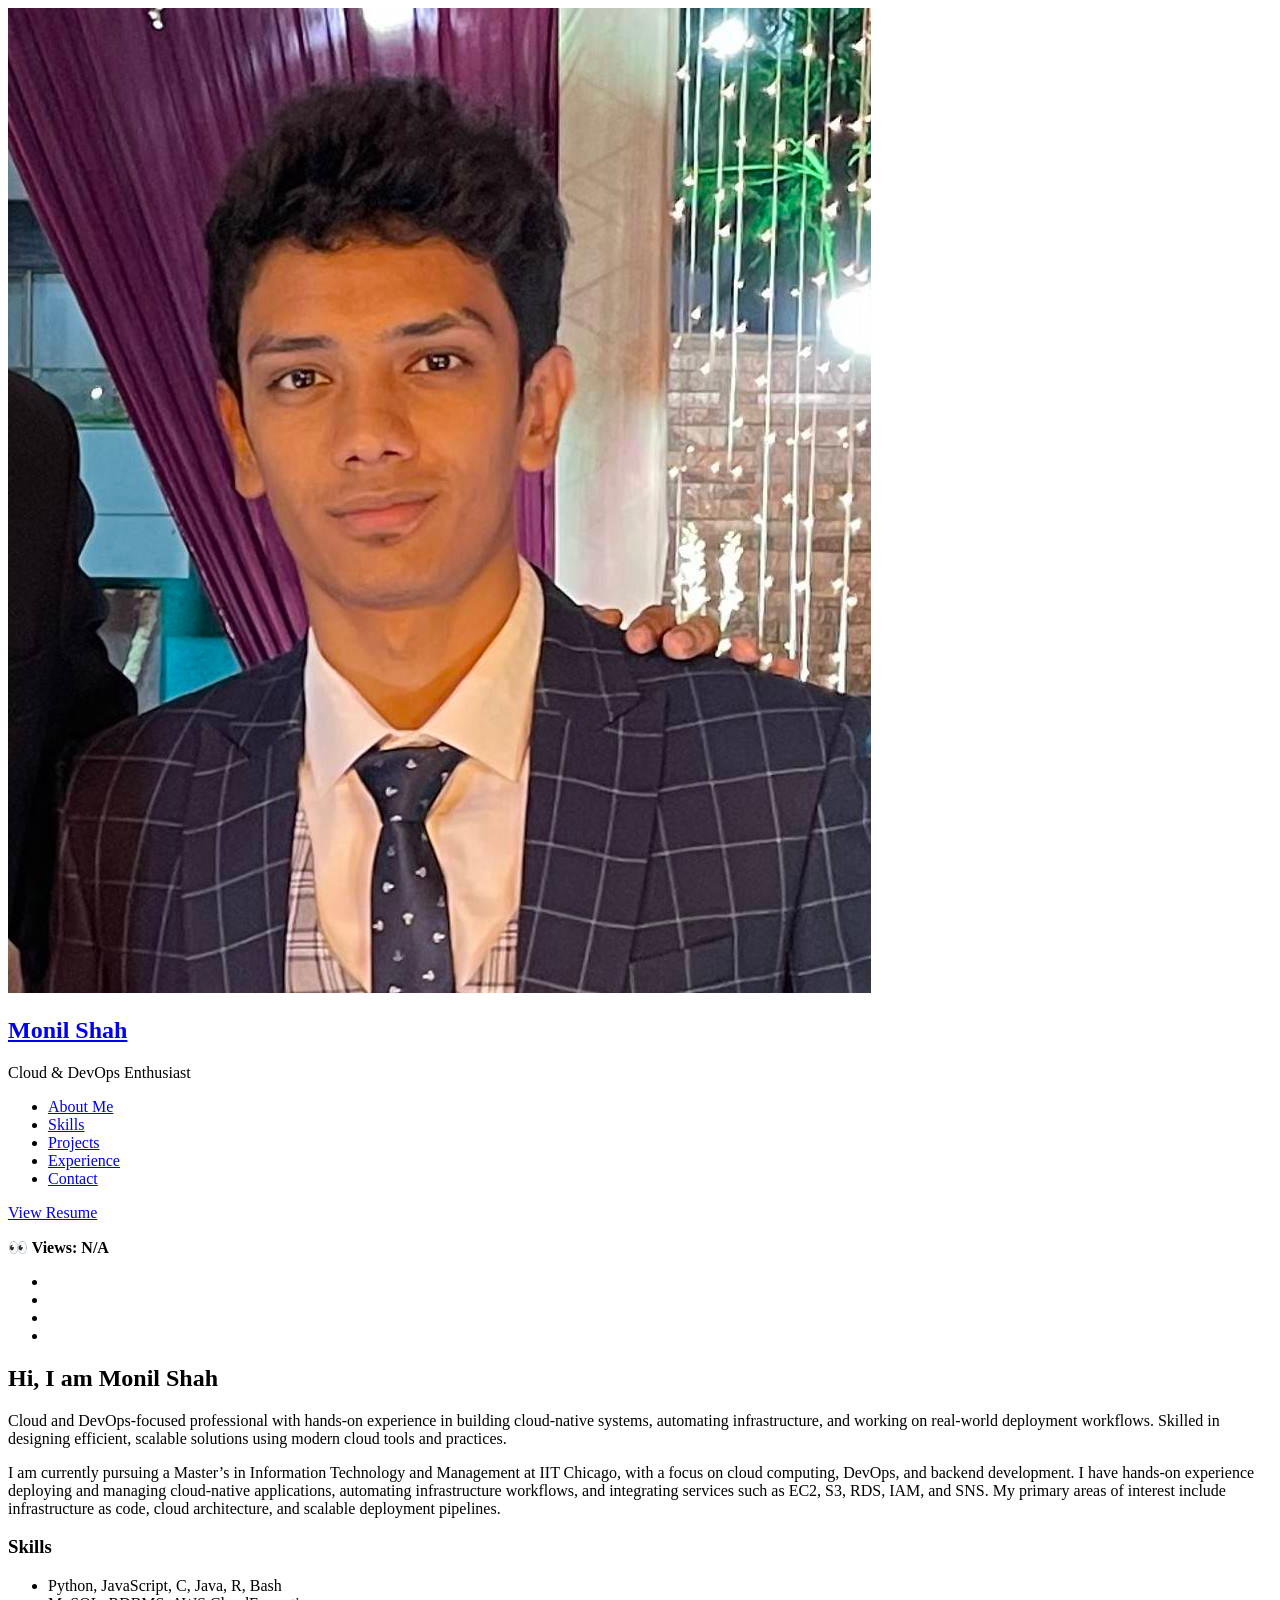
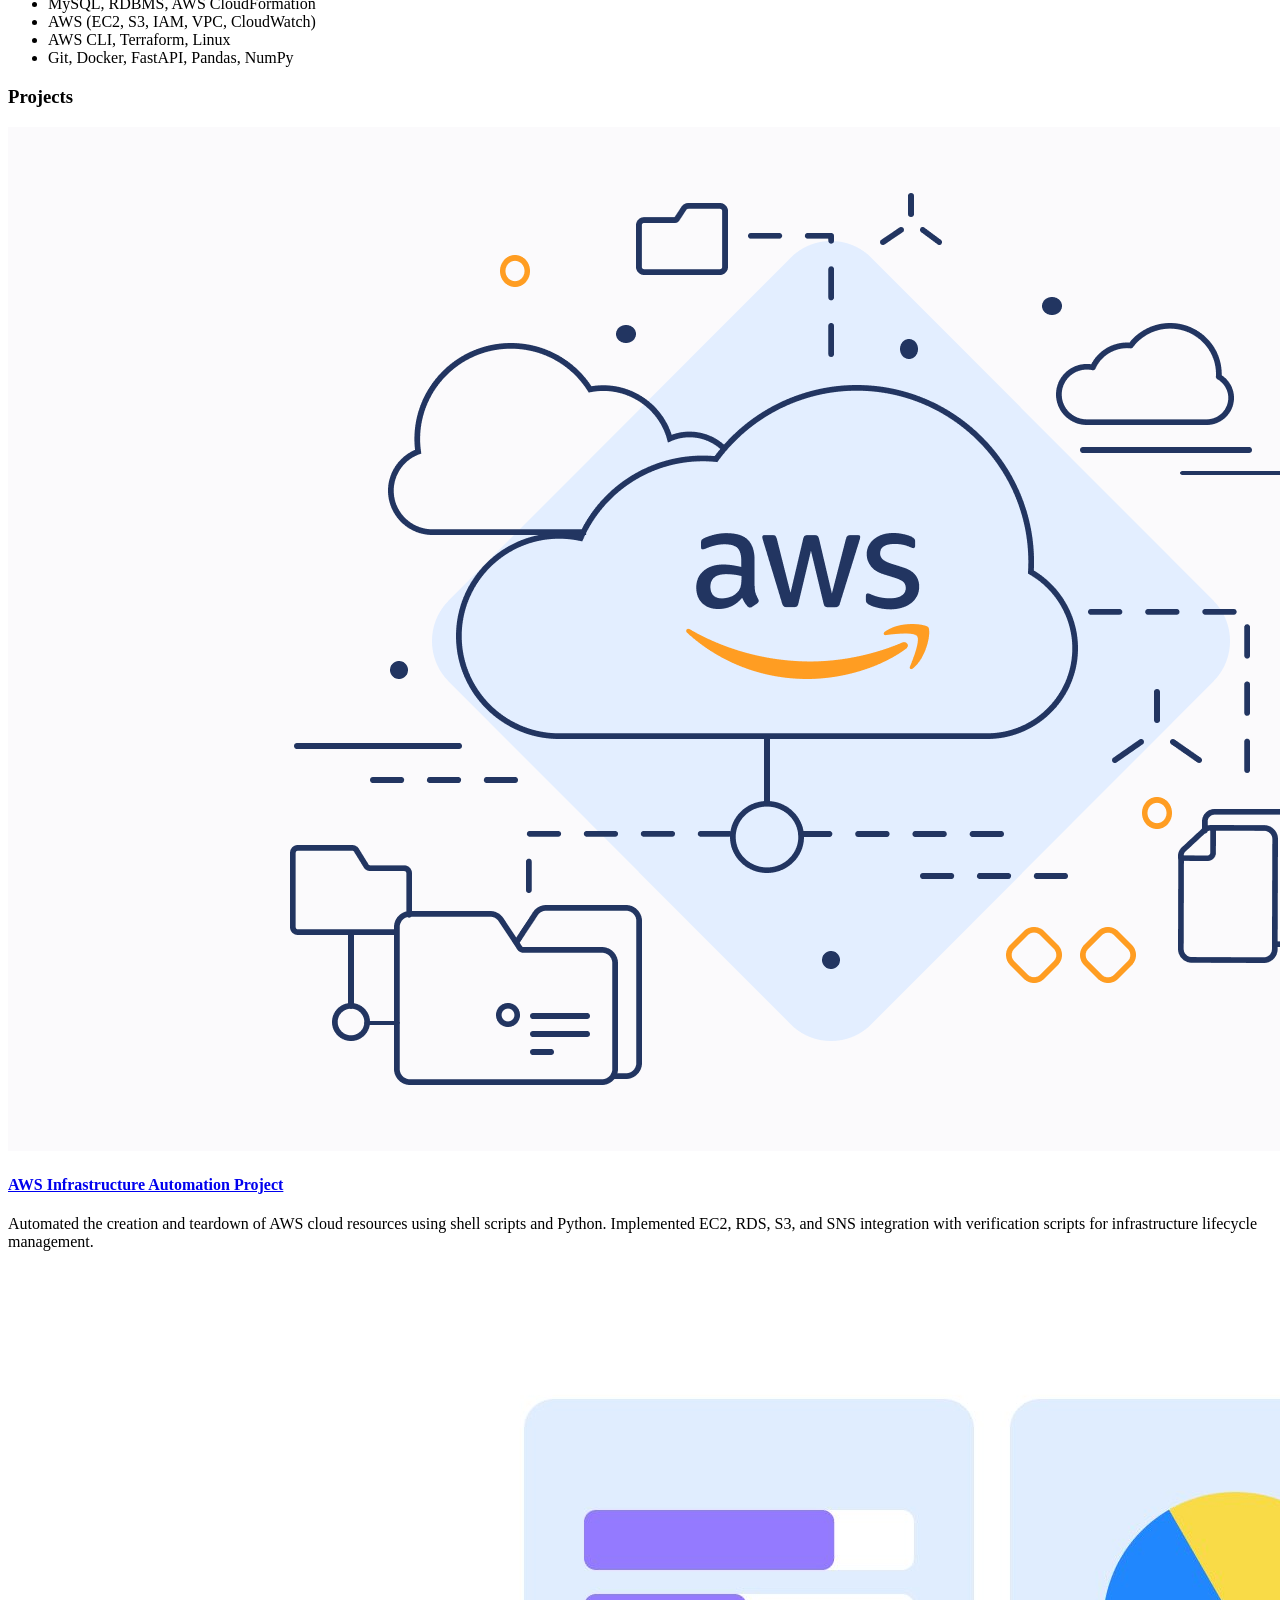
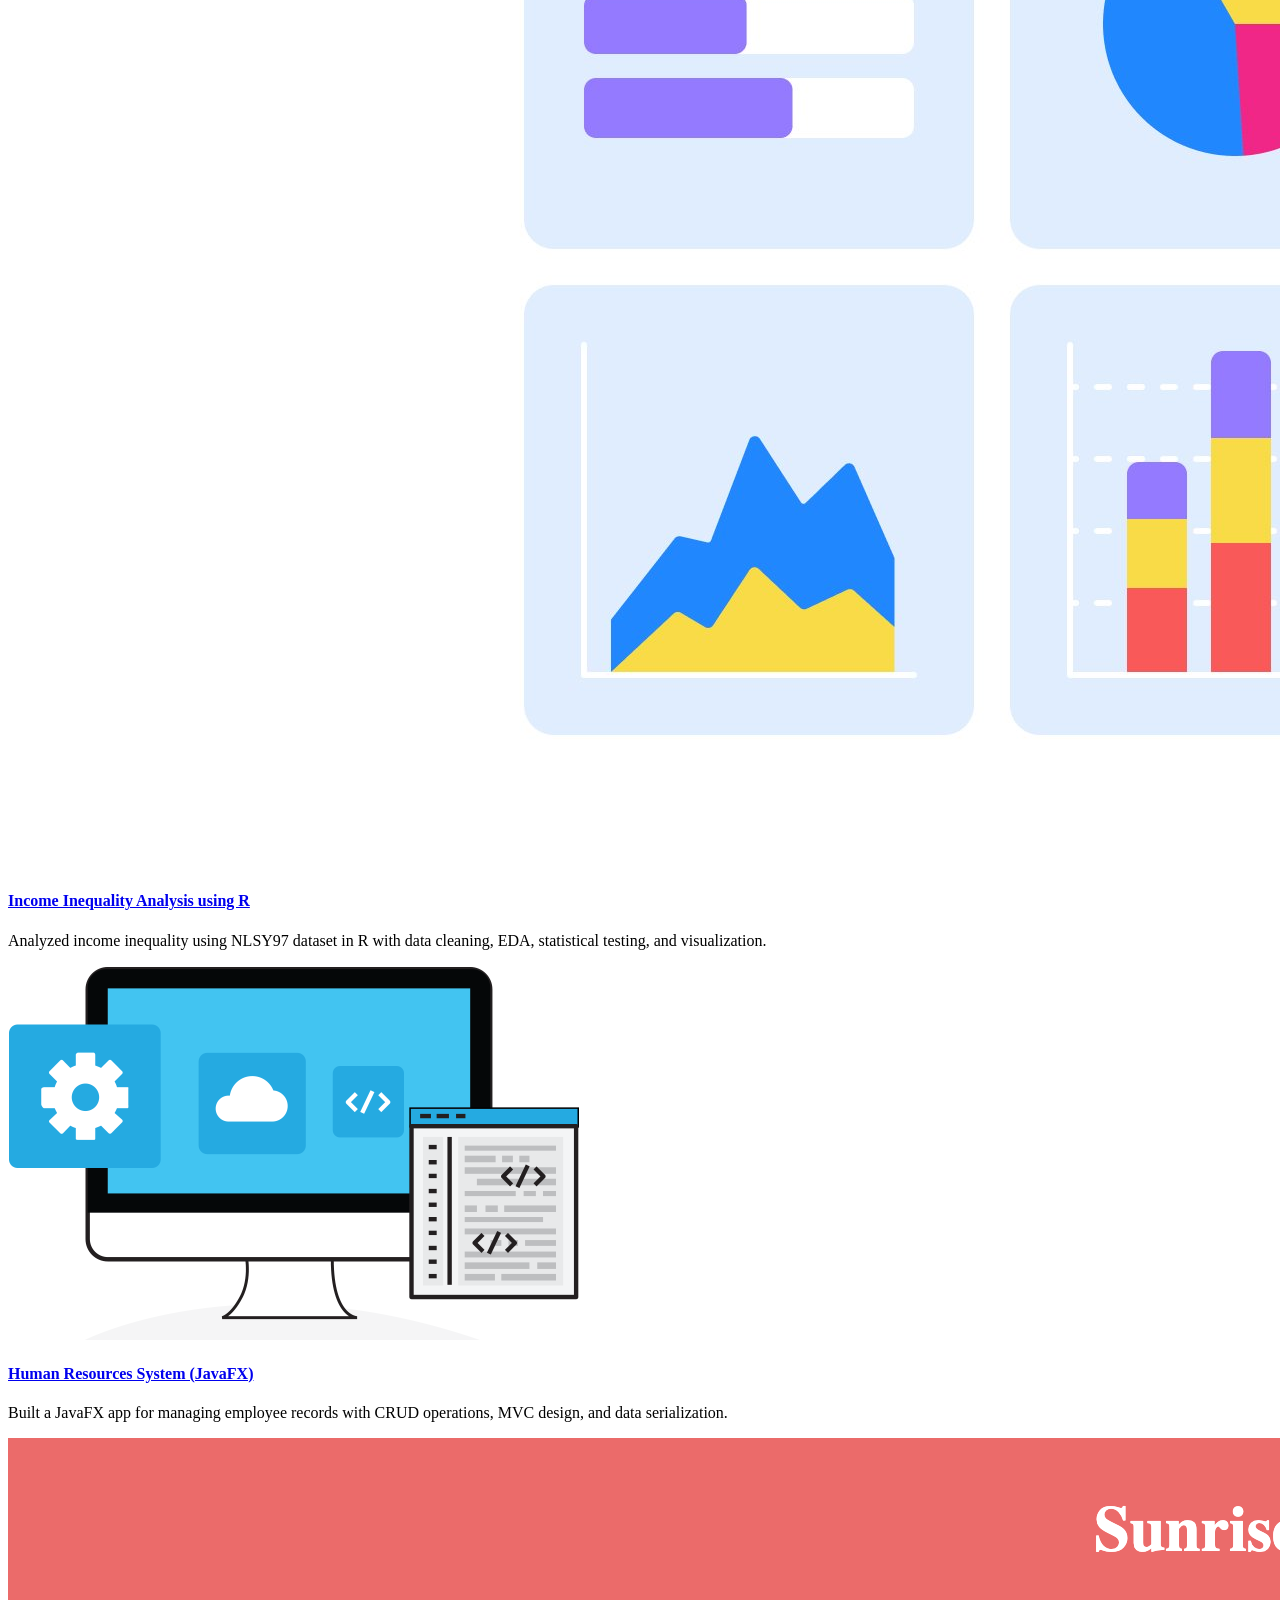
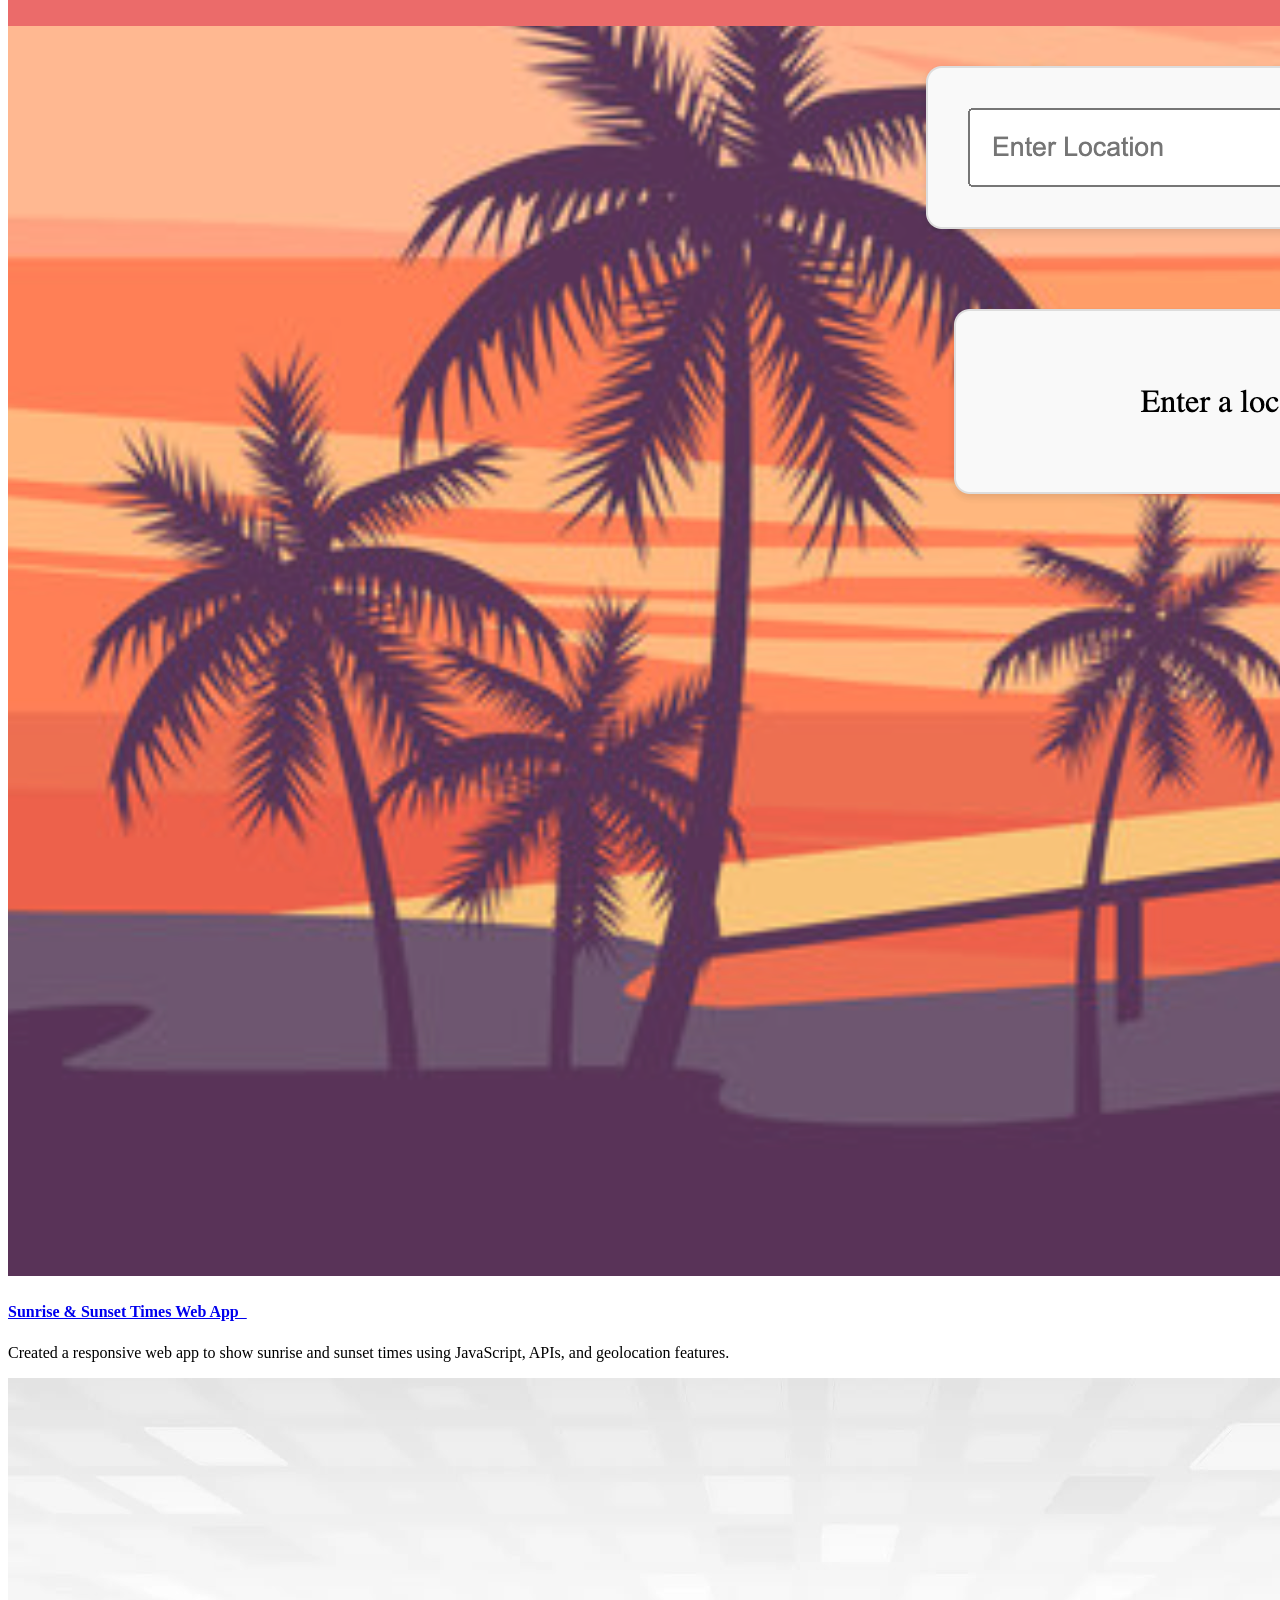
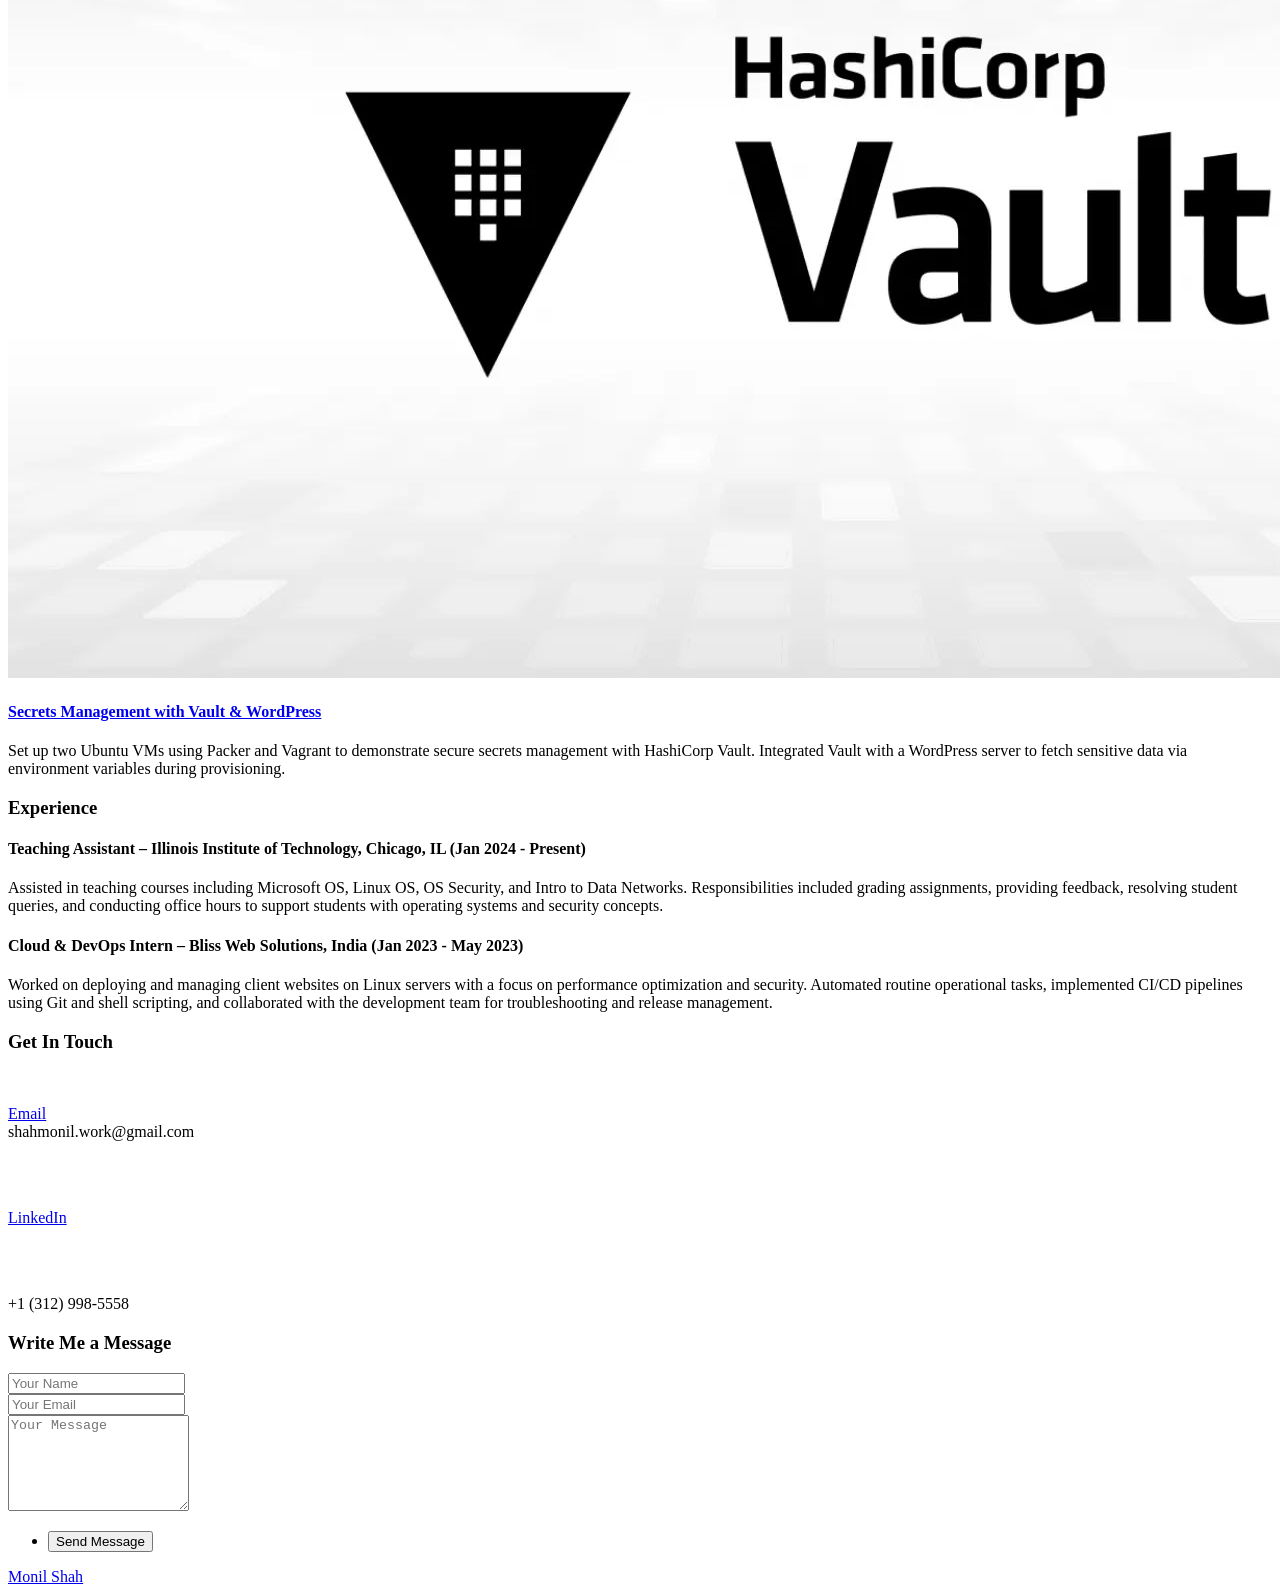
==== commit 4ba7e73e: "updated code" ====
--- a/Profile.html
+++ b/Profile.html
@@ -5,7 +5,7 @@
 		<title>Monil Shah</title>
 		<meta charset="utf-8" />
 		<meta name="viewport" content="width=device-width, initial-scale=1, user-scalable=no" />
-		<link rel="stylesheet" href="/assets/css/main.css" />
+		<link rel="stylesheet" href="Portfolio/assets/css/main.css" />
 	</head>
 	<body class="is-preload">
 
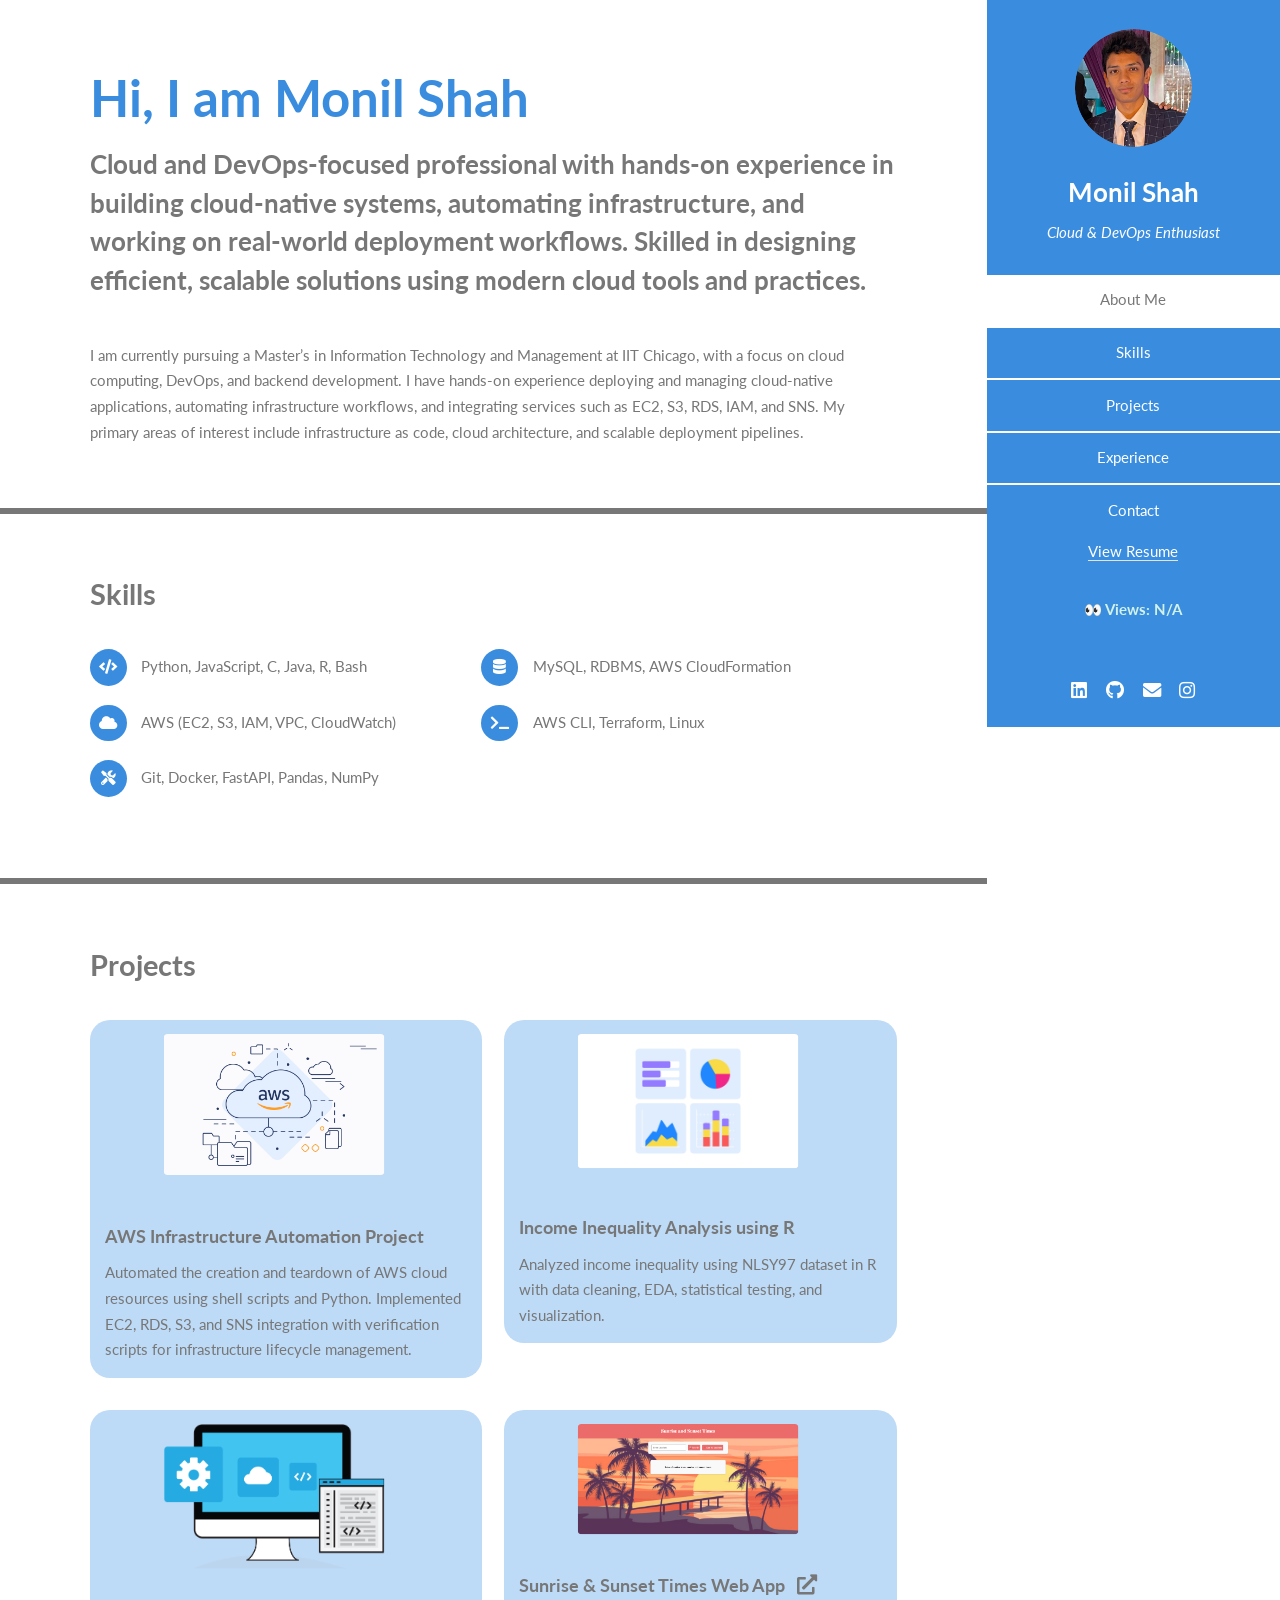
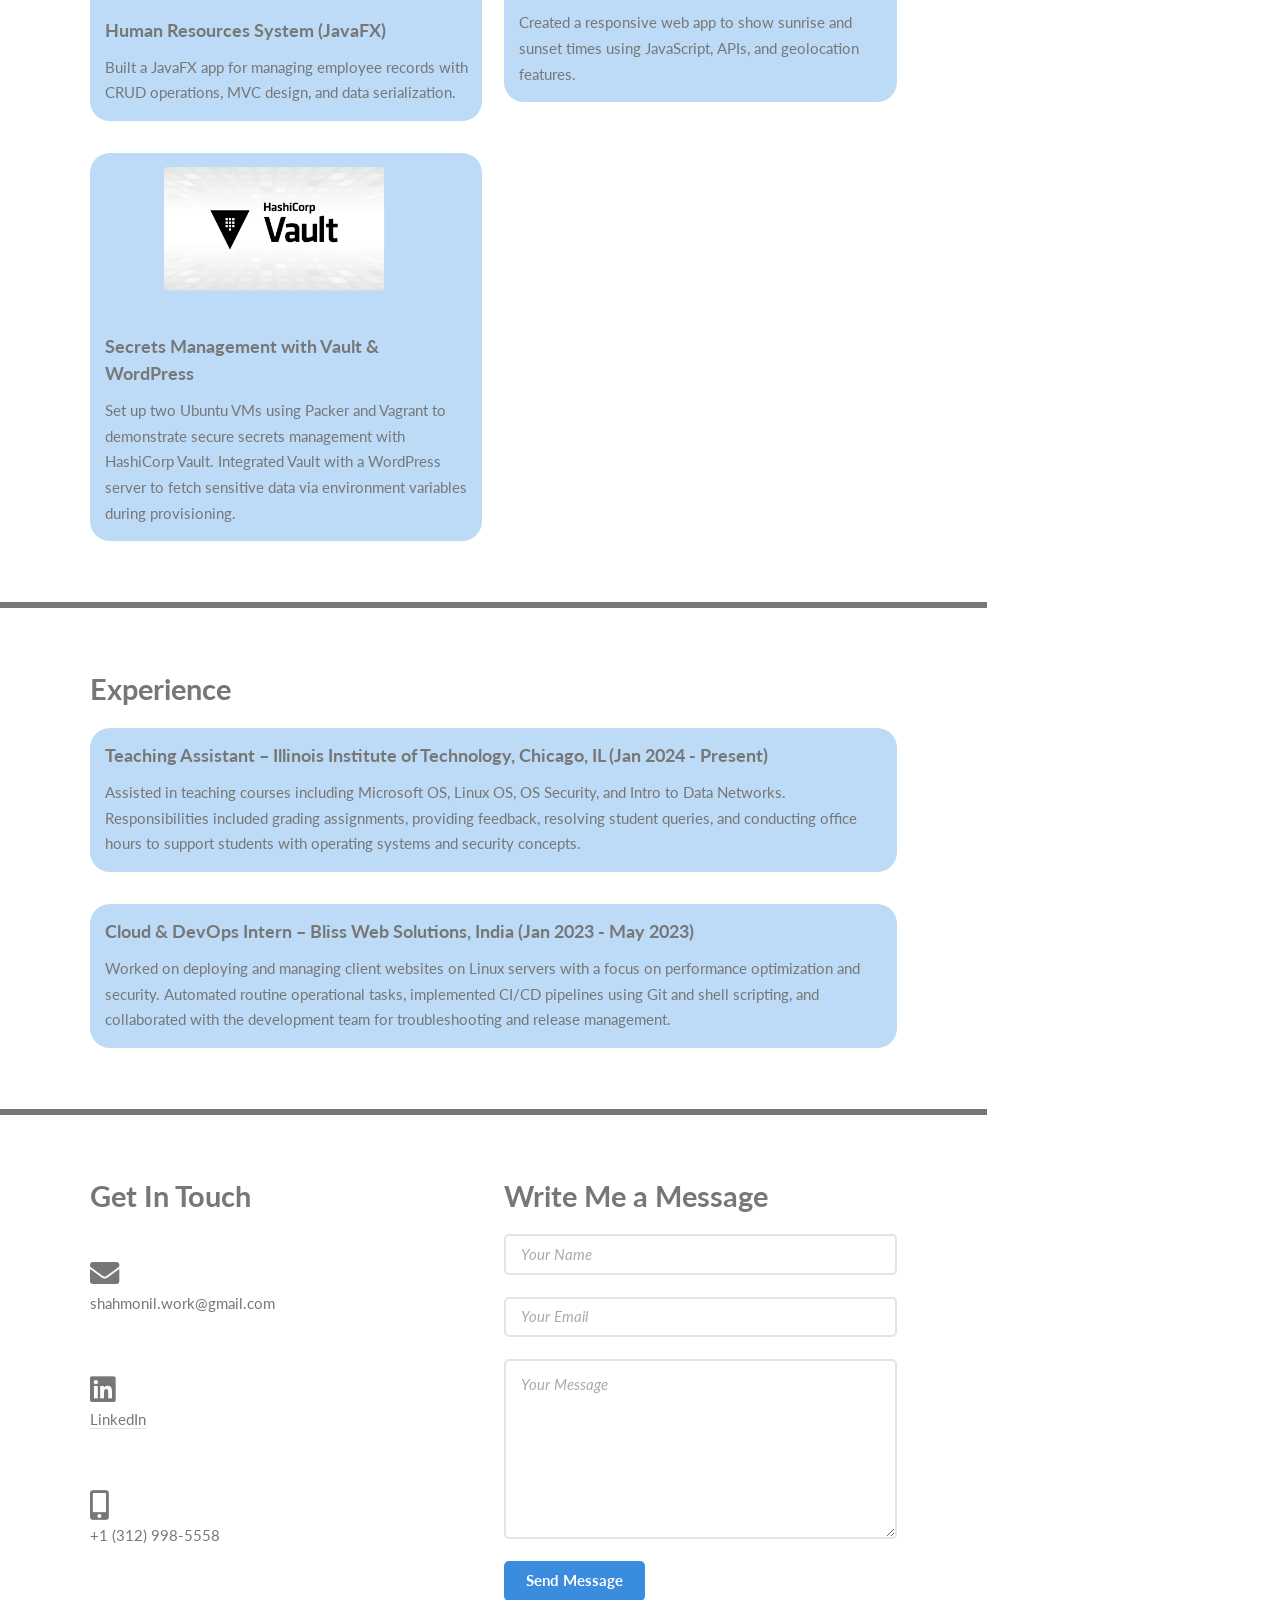
==== commit 8cb4a052: "updated code" ====
--- a/Profile.html
+++ b/Profile.html
@@ -5,14 +5,14 @@
 		<title>Monil Shah</title>
 		<meta charset="utf-8" />
 		<meta name="viewport" content="width=device-width, initial-scale=1, user-scalable=no" />
-		<link rel="stylesheet" href="Portfolio/assets/css/main.css" />
+		<link rel="stylesheet" href="assets/css/main.css" />
 	</head>
 	<body class="is-preload">
 
 		<!-- Header -->
 			<section id="header">
 				<header>
-					<span class="image avatar"><img src="/images/me.jpg" alt="" /></span>
+					<span class="image avatar"><img src="images/me.jpg" alt="" /></span>
 					<h1 id="logo"><a href="#">Monil Shah</a></h1>
 					<p>Cloud & DevOps Enthusiast</p>
 				</header>
@@ -93,7 +93,7 @@
 								  <div class="col-6 col-12-medium">
 									<article>
 										<a href="https://github.com/Monil-23/aws-cloud-automation" class="image">
-										  <img src="/images/aws.png" alt="AWS Automation Project" />
+										  <img src="images/aws.png" alt="AWS Automation Project" />
 										</a>
 										<div class="inner">
 										  <h4>
@@ -108,7 +108,7 @@
 						  
 								  <div class="col-6 col-12-medium">
 									<article>
-									  <a href="https://github.com/Monil-23/r-analysis-income-gender" class="image"><img src="/images/data.jpg" alt="" /></a>
+									  <a href="https://github.com/Monil-23/r-analysis-income-gender" class="image"><img src="images/data.jpg" alt="" /></a>
 									  <div class="inner">
 										<h4>
 											<a href="https://github.com/Monil-23/r-analysis-income-gender" target="_blank" rel="noopener noreferrer">
@@ -125,7 +125,7 @@
 								<div class="row">
 								  <div class="col-6 col-12-medium">
 									<article>
-									  <a href="https://github.com/Monil-23/JavaProject" class="image"><img src="/images/java.png" alt="" /></a>
+									  <a href="https://github.com/Monil-23/JavaProject" class="image"><img src="images/java.png" alt="" /></a>
 									  <div class="inner">
 										<h4>
 											<a href="https://github.com/Monil-23/JavaProject" target="_blank" rel="noopener noreferrer">
@@ -139,7 +139,7 @@
 						  
 								  <div class="col-6 col-12-medium">
 									<article>
-									  <a href="https://github.com/Monil-23/WebApp" class="image"><img src="/images/Web.png" alt="" /></a>
+									  <a href="https://github.com/Monil-23/WebApp" class="image"><img src="images/Web.png" alt="" /></a>
 									  <div class="inner">
 
 										<h4>
@@ -159,7 +159,7 @@
 								<div class="row">
 								  <div class="col-6 col-12-medium">
 									<article>
-									  <a href="https://github.com/Monil-23/vault-packer-wordpress-project" class="image"><img src="/images/vault.jpg" alt="" /></a>
+									  <a href="https://github.com/Monil-23/vault-packer-wordpress-project" class="image"><img src="images/vault.jpg" alt="" /></a>
 									  <div class="inner">
 										<h4>
 											<a href="https://github.com/Monil-23/vault-packer-wordpress-project" target="_blank" rel="noopener noreferrer">
@@ -282,13 +282,13 @@
 			</div>
 
 		<!-- Scripts -->
-			<script src="/assets/js/jquery.min.js"></script>
-			<script src="/assets/js/jquery.scrollex.min.js"></script>
-			<script src="/assets/js/jquery.scrolly.min.js"></script>
-			<script src="/assets/js/browser.min.js"></script>
-			<script src="/assets/js/breakpoints.min.js"></script>
-			<script src="/assets/js/util.js"></script>
-			<script src="/assets/js/main.js"></script>
+			<script src="assets/js/jquery.min.js"></script>
+			<script src="assets/js/jquery.scrollex.min.js"></script>
+			<script src="assets/js/jquery.scrolly.min.js"></script>
+			<script src="assets/js/browser.min.js"></script>
+			<script src="assets/js/breakpoints.min.js"></script>
+			<script src="assets/js/util.js"></script>
+			<script src="assets/js/main.js"></script>
 
 	</body>
 </html>
--- a/assets/css/main.css
+++ b/assets/css/main.css
@@ -0,0 +1,3324 @@
+@import url("fontawesome-all.min.css");
+@import url("https://fonts.googleapis.com/css?family=Lato:400,400italic,700,700italic|Source+Code+Pro:400");
+
+
+html, body, div, span, applet, object,
+iframe, h1, h2, h3, h4, h5, h6, p, blockquote,
+pre, a, abbr, acronym, address, big, cite,
+code, del, dfn, em, img, ins, kbd, q, s, samp,
+small, strike, strong, sub, sup, tt, var, b,
+u, i, center, dl, dt, dd, ol, ul, li, fieldset,
+form, label, legend, table, caption, tbody,
+tfoot, thead, tr, th, td, article, aside,
+canvas, details, embed, figure, figcaption,
+footer, header, hgroup, menu, nav, output, ruby,
+section, summary, time, mark, audio, video {
+	margin: 0;
+	padding: 0;
+	border: 0;
+	font-size: 100%;
+	font: inherit;
+	vertical-align: baseline;}
+
+article, aside, details, figcaption, figure,
+footer, header, hgroup, menu, nav, section {
+	display: block;}
+
+body {
+	line-height: 1;
+}
+
+ol, ul {
+	list-style: none;
+}
+
+blockquote, q {
+	quotes: none;
+}
+
+	blockquote:before, blockquote:after, q:before, q:after {
+		content: '';
+		content: none;
+	}
+
+table {
+	border-collapse: collapse;
+	border-spacing: 0;
+}
+
+body {
+	-webkit-text-size-adjust: none;
+}
+
+mark {
+	background-color: transparent;
+	color: inherit;
+}
+
+input::-moz-focus-inner {
+	border: 0;
+	padding: 0;
+}
+
+input, select, textarea {
+	-moz-appearance: none;
+	-webkit-appearance: none;
+	-ms-appearance: none;
+	appearance: none;
+}
+
+/* Basic */
+
+	html {
+		box-sizing: border-box;
+	}
+
+	*, *:before, *:after {
+		box-sizing: inherit;
+	}
+
+	body {
+		background-color: #ffffff;
+  		
+	}
+
+		body.is-preload *, body.is-preload *:before, body.is-preload *:after {
+			-moz-animation: none !important;
+			-webkit-animation: none !important;
+			-ms-animation: none !important;
+			animation: none !important;
+			-moz-transition: none !important;
+			-webkit-transition: none !important;
+			-ms-transition: none !important;
+			transition: none !important;
+		}
+
+	body, input, select, textarea {
+		color: #777;   /* linkedin, mail and phone section and sub writings*/
+		font-family: "Lato", sans-serif;
+		font-size: 16pt;
+		font-weight: 400;
+		line-height: 1.75em;
+	}
+
+	a {
+		-moz-transition: color 0.2s ease-in-out, border-color 0.2s ease-in-out;
+		-webkit-transition: color 0.2s ease-in-out, border-color 0.2s ease-in-out;
+		-ms-transition: color 0.2s ease-in-out, border-color 0.2s ease-in-out;
+		transition: color 0.2s ease-in-out, border-color 0.2s ease-in-out;
+		border-bottom: solid 1px #e4e4e4;
+		color: inherit;
+		text-decoration: none;
+	}
+
+		a:hover {
+			border-bottom-color: transparent;
+			color: #e8e4e4 !important; /* links hovering  */
+		}
+
+	strong, b {
+		color: #777;
+		font-weight: 700;
+	}
+
+	em, i {
+		font-style: italic;
+	}
+
+	p {
+		margin: 0 0 2.25em 0;
+	}
+
+	h1, h2, h3, h4, h5, h6 {
+		color: #777;
+		font-weight: 700;
+		line-height: 1em;
+		margin: 0 0 0.5625em 0;
+	}
+
+		h1 a, h2 a, h3 a, h4 a, h5 a, h6 a {
+			border: 0;
+			color: inherit;
+			text-decoration: none;
+		}
+
+	h2 {
+		font-size: 2em;
+		line-height: 1.5em;
+	}
+
+	h3 {
+		font-size: 2em;
+		line-height: 1.5em;
+	}
+
+	h4 {
+		font-size: 1.25em;
+		line-height: 1.5em;
+	}
+
+	h5 {
+		font-size: 0.9em;
+		line-height: 1.5em;
+	}
+
+	h6 {
+		font-size: 0.7em;
+		line-height: 1.5em;
+	}
+
+	sub {
+		font-size: 0.8em;
+		position: relative;
+		top: 0.5em;
+	}
+
+	sup {
+		font-size: 0.8em;
+		position: relative;
+		top: -0.5em;
+	}
+
+	hr {
+		border: 0;
+		border-bottom: solid 2px #f4f4f4;
+		margin: 2.25em 0;
+	}
+
+		hr.major {
+			margin: 3.375em 0;
+		}
+
+	blockquote {
+		border-left: solid 8px #777; /* don't know */
+		font-style: italic;
+		margin: 0 0 2.25em 0;
+		padding: 0.5em 0 0.5em 2em;
+	}
+
+	code {
+		background: #f4f4f4;
+		border-radius: 5px;
+		color: #555;
+		font-family: "Source Code Pro", monospace;
+		font-size: 0.9em;
+		margin: 0 0.25em;
+		padding: 0.25em 0.65em;
+	}
+
+	pre {
+		font-family: "Source Code Pro", monospace;
+		font-size: 0.9em;
+		margin: 0 0 2.25em 0;
+	}
+
+		pre code {
+			-webkit-overflow-scrolling: touch;
+			display: block;
+			line-height: 1.5em;
+			overflow-x: auto;
+			padding: 1em 1.5em;
+		}
+
+	.align-left {
+		text-align: left;
+	}
+
+	.align-center {
+		text-align: center;
+	}
+
+	.align-right {
+		text-align: right;
+	}
+
+/* Row */
+
+	.row {
+		display: flex;
+		flex-wrap: wrap;
+		box-sizing: border-box;
+		align-items: stretch;
+	}
+
+		.row > * {
+			box-sizing: border-box;
+		}
+
+		.row.gtr-uniform > * > :last-child {
+			margin-bottom: 0;
+		}
+
+		.row.aln-left {
+			justify-content: flex-start;
+		}
+
+		.row.aln-center {
+			justify-content: center;
+		}
+
+		.row.aln-right {
+			justify-content: flex-end;
+		}
+
+		.row.aln-top {
+			align-items: flex-start;
+		}
+
+		.row.aln-middle {
+			align-items: center;
+		}
+
+		.row.aln-bottom {
+			align-items: flex-end;
+		}
+
+		.row > .imp {
+			order: -1;
+		}
+
+		.row > .col-1 {
+			width: 8.33333%;
+		}
+
+		.row > .off-1 {
+			margin-left: 8.33333%;
+		}
+
+		.row > .col-2 {
+			width: 16.66667%;
+		}
+
+		.row > .off-2 {
+			margin-left: 16.66667%;
+		}
+
+		.row > .col-3 {
+			width: 25%;
+		}
+
+		.row > .off-3 {
+			margin-left: 25%;
+		}
+
+		.row > .col-4 {
+			width: 33.33333%;
+		}
+
+		.row > .off-4 {
+			margin-left: 33.33333%;
+		}
+
+		.row > .col-5 {
+			width: 41.66667%;
+		}
+
+		.row > .off-5 {
+			margin-left: 41.66667%;
+		}
+
+		.row > .col-6 {
+			width: 50%;
+		}
+
+		.row > .off-6 {
+			margin-left: 50%;
+		}
+
+		.row > .col-7 {
+			width: 58.33333%;
+		}
+
+		.row > .off-7 {
+			margin-left: 58.33333%;
+		}
+
+		.row > .col-8 {
+			width: 66.66667%;
+		}
+
+		.row > .off-8 {
+			margin-left: 66.66667%;
+		}
+
+		.row > .col-9 {
+			width: 75%;
+		}
+
+		.row > .off-9 {
+			margin-left: 75%;
+		}
+
+		.row > .col-10 {
+			width: 83.33333%;
+		}
+
+		.row > .off-10 {
+			margin-left: 83.33333%;
+		}
+
+		.row > .col-11 {
+			width: 91.66667%;
+		}
+
+		.row > .off-11 {
+			margin-left: 91.66667%;
+		}
+
+		.row > .col-12 {
+			width: 100%;
+		}
+
+		.row > .off-12 {
+			margin-left: 100%;
+		}
+
+		.row.gtr-0 {
+			margin-top: 0;
+			margin-left: 0em;
+		}
+
+			.row.gtr-0 > * {
+				padding: 0 0 0 0em;
+			}
+
+			.row.gtr-0.gtr-uniform {
+				margin-top: 0em;
+			}
+
+				.row.gtr-0.gtr-uniform > * {
+					padding-top: 0em;
+				}
+
+		.row.gtr-25 {
+			margin-top: 0;
+			margin-left: -0.5em;
+		}
+
+			.row.gtr-25 > * {
+				padding: 0 0 0 0.5em;
+			}
+
+			.row.gtr-25.gtr-uniform {
+				margin-top: -0.5em;
+			}
+
+				.row.gtr-25.gtr-uniform > * {
+					padding-top: 0.5em;
+				}
+
+		.row.gtr-50 {
+			margin-top: 0;
+			margin-left: -1em;
+		}
+
+			.row.gtr-50 > * {
+				padding: 0 0 0 1em;
+			}
+
+			.row.gtr-50.gtr-uniform {
+				margin-top: -1em;
+			}
+
+				.row.gtr-50.gtr-uniform > * {
+					padding-top: 1em;
+				}
+
+		.row {
+			margin-top: 0;
+			margin-left: -2em;
+		}
+
+			.row > * {
+				padding: 0 0 0 2em;
+			}
+
+			.row.gtr-uniform {
+				margin-top: -2em;
+			}
+
+				.row.gtr-uniform > * {
+					padding-top: 2em;
+				}
+
+		.row.gtr-150 {
+			margin-top: 0;
+			margin-left: -3em;
+		}
+
+			.row.gtr-150 > * {
+				padding: 0 0 0 3em;
+			}
+
+			.row.gtr-150.gtr-uniform {
+				margin-top: -3em;
+			}
+
+				.row.gtr-150.gtr-uniform > * {
+					padding-top: 3em;
+				}
+
+		.row.gtr-200 {
+			margin-top: 0;
+			margin-left: -4em;
+		}
+
+			.row.gtr-200 > * {
+				padding: 0 0 0 4em;
+			}
+
+			.row.gtr-200.gtr-uniform {
+				margin-top: -4em;
+			}
+
+				.row.gtr-200.gtr-uniform > * {
+					padding-top: 4em;
+				}
+
+		@media screen and (max-width: 1680px) {
+
+			.row {
+				display: flex;
+				flex-wrap: wrap;
+				box-sizing: border-box;
+				align-items: stretch;
+			}
+
+				.row > * {
+					box-sizing: border-box;
+				}
+
+				.row.gtr-uniform > * > :last-child {
+					margin-bottom: 0;
+				}
+
+				.row.aln-left {
+					justify-content: flex-start;
+				}
+
+				.row.aln-center {
+					justify-content: center;
+				}
+
+				.row.aln-right {
+					justify-content: flex-end;
+				}
+
+				.row.aln-top {
+					align-items: flex-start;
+				}
+
+				.row.aln-middle {
+					align-items: center;
+				}
+
+				.row.aln-bottom {
+					align-items: flex-end;
+				}
+
+				.row > .imp-xlarge {
+					order: -1;
+				}
+
+				.row > .col-1-xlarge {
+					width: 8.33333%;
+				}
+
+				.row > .off-1-xlarge {
+					margin-left: 8.33333%;
+				}
+
+				.row > .col-2-xlarge {
+					width: 16.66667%;
+				}
+
+				.row > .off-2-xlarge {
+					margin-left: 16.66667%;
+				}
+
+				.row > .col-3-xlarge {
+					width: 25%;
+				}
+
+				.row > .off-3-xlarge {
+					margin-left: 25%;
+				}
+
+				.row > .col-4-xlarge {
+					width: 33.33333%;
+				}
+
+				.row > .off-4-xlarge {
+					margin-left: 33.33333%;
+				}
+
+				.row > .col-5-xlarge {
+					width: 41.66667%;
+				}
+
+				.row > .off-5-xlarge {
+					margin-left: 41.66667%;
+				}
+
+				.row > .col-6-xlarge {
+					width: 50%;
+				}
+
+				.row > .off-6-xlarge {
+					margin-left: 50%;
+				}
+
+				.row > .col-7-xlarge {
+					width: 58.33333%;
+				}
+
+				.row > .off-7-xlarge {
+					margin-left: 58.33333%;
+				}
+
+				.row > .col-8-xlarge {
+					width: 66.66667%;
+				}
+
+				.row > .off-8-xlarge {
+					margin-left: 66.66667%;
+				}
+
+				.row > .col-9-xlarge {
+					width: 75%;
+				}
+
+				.row > .off-9-xlarge {
+					margin-left: 75%;
+				}
+
+				.row > .col-10-xlarge {
+					width: 83.33333%;
+				}
+
+				.row > .off-10-xlarge {
+					margin-left: 83.33333%;
+				}
+
+				.row > .col-11-xlarge {
+					width: 91.66667%;
+				}
+
+				.row > .off-11-xlarge {
+					margin-left: 91.66667%;
+				}
+
+				.row > .col-12-xlarge {
+					width: 100%;
+				}
+
+				.row > .off-12-xlarge {
+					margin-left: 100%;
+				}
+
+				.row.gtr-0 {
+					margin-top: 0;
+					margin-left: 0em;
+				}
+
+					.row.gtr-0 > * {
+						padding: 0 0 0 0em;
+					}
+
+					.row.gtr-0.gtr-uniform {
+						margin-top: 0em;
+					}
+
+						.row.gtr-0.gtr-uniform > * {
+							padding-top: 0em;
+						}
+
+				.row.gtr-25 {
+					margin-top: 0;
+					margin-left: -0.5em;
+				}
+
+					.row.gtr-25 > * {
+						padding: 0 0 0 0.5em;
+					}
+
+					.row.gtr-25.gtr-uniform {
+						margin-top: -0.5em;
+					}
+
+						.row.gtr-25.gtr-uniform > * {
+							padding-top: 0.5em;
+						}
+
+				.row.gtr-50 {
+					margin-top: 0;
+					margin-left: -1em;
+				}
+
+					.row.gtr-50 > * {
+						padding: 0 0 0 1em;
+					}
+
+					.row.gtr-50.gtr-uniform {
+						margin-top: -1em;
+					}
+
+						.row.gtr-50.gtr-uniform > * {
+							padding-top: 1em;
+						}
+
+				.row {
+					margin-top: 0;
+					margin-left: -2em;
+				}
+
+					.row > * {
+						padding: 0 0 0 2em;
+					}
+
+					.row.gtr-uniform {
+						margin-top: -2em;
+					}
+
+						.row.gtr-uniform > * {
+							padding-top: 2em;
+						}
+
+				.row.gtr-150 {
+					margin-top: 0;
+					margin-left: -3em;
+				}
+
+					.row.gtr-150 > * {
+						padding: 0 0 0 3em;
+					}
+
+					.row.gtr-150.gtr-uniform {
+						margin-top: -3em;
+					}
+
+						.row.gtr-150.gtr-uniform > * {
+							padding-top: 3em;
+						}
+
+				.row.gtr-200 {
+					margin-top: 0;
+					margin-left: -4em;
+				}
+
+					.row.gtr-200 > * {
+						padding: 0 0 0 4em;
+					}
+
+					.row.gtr-200.gtr-uniform {
+						margin-top: -4em;
+					}
+
+						.row.gtr-200.gtr-uniform > * {
+							padding-top: 4em;
+						}
+
+		}
+
+		@media screen and (max-width: 1280px) {
+
+			.row {
+				display: flex;
+				flex-wrap: wrap;
+				box-sizing: border-box;
+				align-items: stretch;
+			}
+
+				.row > * {
+					box-sizing: border-box;
+				}
+
+				.row.gtr-uniform > * > :last-child {
+					margin-bottom: 0;
+				}
+
+				.row.aln-left {
+					justify-content: flex-start;
+				}
+
+				.row.aln-center {
+					justify-content: center;
+				}
+
+				.row.aln-right {
+					justify-content: flex-end;
+				}
+
+				.row.aln-top {
+					align-items: flex-start;
+				}
+
+				.row.aln-middle {
+					align-items: center;
+				}
+
+				.row.aln-bottom {
+					align-items: flex-end;
+				}
+
+				.row > .imp-large {
+					order: -1;
+				}
+
+				.row > .col-1-large {
+					width: 8.33333%;
+				}
+
+				.row > .off-1-large {
+					margin-left: 8.33333%;
+				}
+
+				.row > .col-2-large {
+					width: 16.66667%;
+				}
+
+				.row > .off-2-large {
+					margin-left: 16.66667%;
+				}
+
+				.row > .col-3-large {
+					width: 25%;
+				}
+
+				.row > .off-3-large {
+					margin-left: 25%;
+				}
+
+				.row > .col-4-large {
+					width: 33.33333%;
+				}
+
+				.row > .off-4-large {
+					margin-left: 33.33333%;
+				}
+
+				.row > .col-5-large {
+					width: 41.66667%;
+				}
+
+				.row > .off-5-large {
+					margin-left: 41.66667%;
+				}
+
+				.row > .col-6-large {
+					width: 50%;
+				}
+
+				.row > .off-6-large {
+					margin-left: 50%;
+				}
+
+				.row > .col-7-large {
+					width: 58.33333%;
+				}
+
+				.row > .off-7-large {
+					margin-left: 58.33333%;
+				}
+
+				.row > .col-8-large {
+					width: 66.66667%;
+				}
+
+				.row > .off-8-large {
+					margin-left: 66.66667%;
+				}
+
+				.row > .col-9-large {
+					width: 75%;
+				}
+
+				.row > .off-9-large {
+					margin-left: 75%;
+				}
+
+				.row > .col-10-large {
+					width: 83.33333%;
+				}
+
+				.row > .off-10-large {
+					margin-left: 83.33333%;
+				}
+
+				.row > .col-11-large {
+					width: 91.66667%;
+				}
+
+				.row > .off-11-large {
+					margin-left: 91.66667%;
+				}
+
+				.row > .col-12-large {
+					width: 100%;
+				}
+
+				.row > .off-12-large {
+					margin-left: 100%;
+				}
+
+				.row.gtr-0 {
+					margin-top: 0;
+					margin-left: 0em;
+				}
+
+					.row.gtr-0 > * {
+						padding: 0 0 0 0em;
+					}
+
+					.row.gtr-0.gtr-uniform {
+						margin-top: 0em;
+					}
+
+						.row.gtr-0.gtr-uniform > * {
+							padding-top: 0em;
+						}
+
+				.row.gtr-25 {
+					margin-top: 0;
+					margin-left: -0.375em;
+				}
+
+					.row.gtr-25 > * {
+						padding: 0 0 0 0.375em;
+					}
+
+					.row.gtr-25.gtr-uniform {
+						margin-top: -0.375em;
+					}
+
+						.row.gtr-25.gtr-uniform > * {
+							padding-top: 0.375em;
+						}
+
+				.row.gtr-50 {
+					margin-top: 0;
+					margin-left: -0.75em;
+				}
+
+					.row.gtr-50 > * {
+						padding: 0 0 0 0.75em;
+					}
+
+					.row.gtr-50.gtr-uniform {
+						margin-top: -0.75em;
+					}
+
+						.row.gtr-50.gtr-uniform > * {
+							padding-top: 0.75em;
+						}
+
+				.row {
+					margin-top: 0;
+					margin-left: -1.5em;
+				}
+
+					.row > * {
+						padding: 0 0 0 1.5em;
+					}
+
+					.row.gtr-uniform {
+						margin-top: -1.5em;
+					}
+
+						.row.gtr-uniform > * {
+							padding-top: 1.5em;
+						}
+
+				.row.gtr-150 {
+					margin-top: 0;
+					margin-left: -2.25em;
+				}
+
+					.row.gtr-150 > * {
+						padding: 0 0 0 2.25em;
+					}
+
+					.row.gtr-150.gtr-uniform {
+						margin-top: -2.25em;
+					}
+
+						.row.gtr-150.gtr-uniform > * {
+							padding-top: 2.25em;
+						}
+
+				.row.gtr-200 {
+					margin-top: 0;
+					margin-left: -3em;
+				}
+
+					.row.gtr-200 > * {
+						padding: 0 0 0 3em;
+					}
+
+					.row.gtr-200.gtr-uniform {
+						margin-top: -3em;
+					}
+
+						.row.gtr-200.gtr-uniform > * {
+							padding-top: 3em;
+						}
+
+		}
+
+		@media screen and (max-width: 1024px) {
+
+			.row {
+				display: flex;
+				flex-wrap: wrap;
+				box-sizing: border-box;
+				align-items: stretch;
+			}
+
+				.row > * {
+					box-sizing: border-box;
+				}
+
+				.row.gtr-uniform > * > :last-child {
+					margin-bottom: 0;
+				}
+
+				.row.aln-left {
+					justify-content: flex-start;
+				}
+
+				.row.aln-center {
+					justify-content: center;
+				}
+
+				.row.aln-right {
+					justify-content: flex-end;
+				}
+
+				.row.aln-top {
+					align-items: flex-start;
+				}
+
+				.row.aln-middle {
+					align-items: center;
+				}
+
+				.row.aln-bottom {
+					align-items: flex-end;
+				}
+
+				.row > .imp-medium {
+					order: -1;
+				}
+
+				.row > .col-1-medium {
+					width: 8.33333%;
+				}
+
+				.row > .off-1-medium {
+					margin-left: 8.33333%;
+				}
+
+				.row > .col-2-medium {
+					width: 16.66667%;
+				}
+
+				.row > .off-2-medium {
+					margin-left: 16.66667%;
+				}
+
+				.row > .col-3-medium {
+					width: 25%;
+				}
+
+				.row > .off-3-medium {
+					margin-left: 25%;
+				}
+
+				.row > .col-4-medium {
+					width: 33.33333%;
+				}
+
+				.row > .off-4-medium {
+					margin-left: 33.33333%;
+				}
+
+				.row > .col-5-medium {
+					width: 41.66667%;
+				}
+
+				.row > .off-5-medium {
+					margin-left: 41.66667%;
+				}
+
+				.row > .col-6-medium {
+					width: 50%;
+				}
+
+				.row > .off-6-medium {
+					margin-left: 50%;
+				}
+
+				.row > .col-7-medium {
+					width: 58.33333%;
+				}
+
+				.row > .off-7-medium {
+					margin-left: 58.33333%;
+				}
+
+				.row > .col-8-medium {
+					width: 66.66667%;
+				}
+
+				.row > .off-8-medium {
+					margin-left: 66.66667%;
+				}
+
+				.row > .col-9-medium {
+					width: 75%;
+				}
+
+				.row > .off-9-medium {
+					margin-left: 75%;
+				}
+
+				.row > .col-10-medium {
+					width: 83.33333%;
+				}
+
+				.row > .off-10-medium {
+					margin-left: 83.33333%;
+				}
+
+				.row > .col-11-medium {
+					width: 91.66667%;
+				}
+
+				.row > .off-11-medium {
+					margin-left: 91.66667%;
+				}
+
+				.row > .col-12-medium {
+					width: 100%;
+				}
+
+				.row > .off-12-medium {
+					margin-left: 100%;
+				}
+
+				.row.gtr-0 {
+					margin-top: 0;
+					margin-left: 0em;
+				}
+
+					.row.gtr-0 > * {
+						padding: 0 0 0 0em;
+					}
+
+					.row.gtr-0.gtr-uniform {
+						margin-top: 0em;
+					}
+
+						.row.gtr-0.gtr-uniform > * {
+							padding-top: 0em;
+						}
+
+				.row.gtr-25 {
+					margin-top: 0;
+					margin-left: -0.375em;
+				}
+
+					.row.gtr-25 > * {
+						padding: 0 0 0 0.375em;
+					}
+
+					.row.gtr-25.gtr-uniform {
+						margin-top: -0.375em;
+					}
+
+						.row.gtr-25.gtr-uniform > * {
+							padding-top: 0.375em;
+						}
+
+				.row.gtr-50 {
+					margin-top: 0;
+					margin-left: -0.75em;
+				}
+
+					.row.gtr-50 > * {
+						padding: 0 0 0 0.75em;
+					}
+
+					.row.gtr-50.gtr-uniform {
+						margin-top: -0.75em;
+					}
+
+						.row.gtr-50.gtr-uniform > * {
+							padding-top: 0.75em;
+						}
+
+				.row {
+					margin-top: 0;
+					margin-left: -1.5em;
+				}
+
+					.row > * {
+						padding: 0 0 0 1.5em;
+					}
+
+					.row.gtr-uniform {
+						margin-top: -1.5em;
+					}
+
+						.row.gtr-uniform > * {
+							padding-top: 1.5em;
+						}
+
+				.row.gtr-150 {
+					margin-top: 0;
+					margin-left: -2.25em;
+				}
+
+					.row.gtr-150 > * {
+						padding: 0 0 0 2.25em;
+					}
+
+					.row.gtr-150.gtr-uniform {
+						margin-top: -2.25em;
+					}
+
+						.row.gtr-150.gtr-uniform > * {
+							padding-top: 2.25em;
+						}
+
+				.row.gtr-200 {
+					margin-top: 0;
+					margin-left: -3em;
+				}
+
+					.row.gtr-200 > * {
+						padding: 0 0 0 3em;
+					}
+
+					.row.gtr-200.gtr-uniform {
+						margin-top: -3em;
+					}
+
+						.row.gtr-200.gtr-uniform > * {
+							padding-top: 3em;
+						}
+
+		}
+
+		@media screen and (max-width: 736px) {
+
+			.row {
+				display: flex;
+				flex-wrap: wrap;
+				box-sizing: border-box;
+				align-items: stretch;
+			}
+
+				.row > * {
+					box-sizing: border-box;
+				}
+
+				.row.gtr-uniform > * > :last-child {
+					margin-bottom: 0;
+				}
+
+				.row.aln-left {
+					justify-content: flex-start;
+				}
+
+				.row.aln-center {
+					justify-content: center;
+				}
+
+				.row.aln-right {
+					justify-content: flex-end;
+				}
+
+				.row.aln-top {
+					align-items: flex-start;
+				}
+
+				.row.aln-middle {
+					align-items: center;
+				}
+
+				.row.aln-bottom {
+					align-items: flex-end;
+				}
+
+				.row > .imp-small {
+					order: -1;
+				}
+
+				.row > .col-1-small {
+					width: 8.33333%;
+				}
+
+				.row > .off-1-small {
+					margin-left: 8.33333%;
+				}
+
+				.row > .col-2-small {
+					width: 16.66667%;
+				}
+
+				.row > .off-2-small {
+					margin-left: 16.66667%;
+				}
+
+				.row > .col-3-small {
+					width: 25%;
+				}
+
+				.row > .off-3-small {
+					margin-left: 25%;
+				}
+
+				.row > .col-4-small {
+					width: 33.33333%;
+				}
+
+				.row > .off-4-small {
+					margin-left: 33.33333%;
+				}
+
+				.row > .col-5-small {
+					width: 41.66667%;
+				}
+
+				.row > .off-5-small {
+					margin-left: 41.66667%;
+				}
+
+				.row > .col-6-small {
+					width: 50%;
+				}
+
+				.row > .off-6-small {
+					margin-left: 50%;
+				}
+
+				.row > .col-7-small {
+					width: 58.33333%;
+				}
+
+				.row > .off-7-small {
+					margin-left: 58.33333%;
+				}
+
+				.row > .col-8-small {
+					width: 66.66667%;
+				}
+
+				.row > .off-8-small {
+					margin-left: 66.66667%;
+				}
+
+				.row > .col-9-small {
+					width: 75%;
+				}
+
+				.row > .off-9-small {
+					margin-left: 75%;
+				}
+
+				.row > .col-10-small {
+					width: 83.33333%;
+				}
+
+				.row > .off-10-small {
+					margin-left: 83.33333%;
+				}
+
+				.row > .col-11-small {
+					width: 91.66667%;
+				}
+
+				.row > .off-11-small {
+					margin-left: 91.66667%;
+				}
+
+				.row > .col-12-small {
+					width: 100%;
+				}
+
+				.row > .off-12-small {
+					margin-left: 100%;
+				}
+
+				.row.gtr-0 {
+					margin-top: 0;
+					margin-left: 0em;
+				}
+
+					.row.gtr-0 > * {
+						padding: 0 0 0 0em;
+					}
+
+					.row.gtr-0.gtr-uniform {
+						margin-top: 0em;
+					}
+
+						.row.gtr-0.gtr-uniform > * {
+							padding-top: 0em;
+						}
+
+				.row.gtr-25 {
+					margin-top: 0;
+					margin-left: -0.3125em;
+				}
+
+					.row.gtr-25 > * {
+						padding: 0 0 0 0.3125em;
+					}
+
+					.row.gtr-25.gtr-uniform {
+						margin-top: -0.3125em;
+					}
+
+						.row.gtr-25.gtr-uniform > * {
+							padding-top: 0.3125em;
+						}
+
+				.row.gtr-50 {
+					margin-top: 0;
+					margin-left: -0.625em;
+				}
+
+					.row.gtr-50 > * {
+						padding: 0 0 0 0.625em;
+					}
+
+					.row.gtr-50.gtr-uniform {
+						margin-top: -0.625em;
+					}
+
+						.row.gtr-50.gtr-uniform > * {
+							padding-top: 0.625em;
+						}
+
+				.row {
+					margin-top: 0;
+					margin-left: -1.25em;
+				}
+
+					.row > * {
+						padding: 0 0 0 1.25em;
+					}
+
+					.row.gtr-uniform {
+						margin-top: -1.25em;
+					}
+
+						.row.gtr-uniform > * {
+							padding-top: 1.25em;
+						}
+
+				.row.gtr-150 {
+					margin-top: 0;
+					margin-left: -1.875em;
+				}
+
+					.row.gtr-150 > * {
+						padding: 0 0 0 1.875em;
+					}
+
+					.row.gtr-150.gtr-uniform {
+						margin-top: -1.875em;
+					}
+
+						.row.gtr-150.gtr-uniform > * {
+							padding-top: 1.875em;
+						}
+
+				.row.gtr-200 {
+					margin-top: 0;
+					margin-left: -2.5em;
+				}
+
+					.row.gtr-200 > * {
+						padding: 0 0 0 2.5em;
+					}
+
+					.row.gtr-200.gtr-uniform {
+						margin-top: -2.5em;
+					}
+
+						.row.gtr-200.gtr-uniform > * {
+							padding-top: 2.5em;
+						}
+
+		}
+
+		@media screen and (max-width: 480px) {
+
+			.row {
+				display: flex;
+				flex-wrap: wrap;
+				box-sizing: border-box;
+				align-items: stretch;
+			}
+
+				.row > * {
+					box-sizing: border-box;
+				}
+
+				.row.gtr-uniform > * > :last-child {
+					margin-bottom: 0;
+				}
+
+				.row.aln-left {
+					justify-content: flex-start;
+				}
+
+				.row.aln-center {
+					justify-content: center;
+				}
+
+				.row.aln-right {
+					justify-content: flex-end;
+				}
+
+				.row.aln-top {
+					align-items: flex-start;
+				}
+
+				.row.aln-middle {
+					align-items: center;
+				}
+
+				.row.aln-bottom {
+					align-items: flex-end;
+				}
+
+				.row > .imp-xsmall {
+					order: -1;
+				}
+
+				.row > .col-1-xsmall {
+					width: 8.33333%;
+				}
+
+				.row > .off-1-xsmall {
+					margin-left: 8.33333%;
+				}
+
+				.row > .col-2-xsmall {
+					width: 16.66667%;
+				}
+
+				.row > .off-2-xsmall {
+					margin-left: 16.66667%;
+				}
+
+				.row > .col-3-xsmall {
+					width: 25%;
+				}
+
+				.row > .off-3-xsmall {
+					margin-left: 25%;
+				}
+
+				.row > .col-4-xsmall {
+					width: 33.33333%;
+				}
+
+				.row > .off-4-xsmall {
+					margin-left: 33.33333%;
+				}
+
+				.row > .col-5-xsmall {
+					width: 41.66667%;
+				}
+
+				.row > .off-5-xsmall {
+					margin-left: 41.66667%;
+				}
+
+				.row > .col-6-xsmall {
+					width: 50%;
+				}
+
+				.row > .off-6-xsmall {
+					margin-left: 50%;
+				}
+
+				.row > .col-7-xsmall {
+					width: 58.33333%;
+				}
+
+				.row > .off-7-xsmall {
+					margin-left: 58.33333%;
+				}
+
+				.row > .col-8-xsmall {
+					width: 66.66667%;
+				}
+
+				.row > .off-8-xsmall {
+					margin-left: 66.66667%;
+				}
+
+				.row > .col-9-xsmall {
+					width: 75%;
+				}
+
+				.row > .off-9-xsmall {
+					margin-left: 75%;
+				}
+
+				.row > .col-10-xsmall {
+					width: 83.33333%;
+				}
+
+				.row > .off-10-xsmall {
+					margin-left: 83.33333%;
+				}
+
+				.row > .col-11-xsmall {
+					width: 91.66667%;
+				}
+
+				.row > .off-11-xsmall {
+					margin-left: 91.66667%;
+				}
+
+				.row > .col-12-xsmall {
+					width: 100%;
+				}
+
+				.row > .off-12-xsmall {
+					margin-left: 100%;
+				}
+
+				.row.gtr-0 {
+					margin-top: 0;
+					margin-left: 0em;
+				}
+
+					.row.gtr-0 > * {
+						padding: 0 0 0 0em;
+					}
+
+					.row.gtr-0.gtr-uniform {
+						margin-top: 0em;
+					}
+
+						.row.gtr-0.gtr-uniform > * {
+							padding-top: 0em;
+						}
+
+				.row.gtr-25 {
+					margin-top: 0;
+					margin-left: -0.3125em;
+				}
+
+					.row.gtr-25 > * {
+						padding: 0 0 0 0.3125em;
+					}
+
+					.row.gtr-25.gtr-uniform {
+						margin-top: -0.3125em;
+					}
+
+						.row.gtr-25.gtr-uniform > * {
+							padding-top: 0.3125em;
+						}
+
+				.row.gtr-50 {
+					margin-top: 0;
+					margin-left: -0.625em;
+				}
+
+					.row.gtr-50 > * {
+						padding: 0 0 0 0.625em;
+					}
+
+					.row.gtr-50.gtr-uniform {
+						margin-top: -0.625em;
+					}
+
+						.row.gtr-50.gtr-uniform > * {
+							padding-top: 0.625em;
+						}
+
+				.row {
+					margin-top: 0;
+					margin-left: -1.25em;
+				}
+
+					.row > * {
+						padding: 0 0 0 1.25em;
+					}
+
+					.row.gtr-uniform {
+						margin-top: -1.25em;
+					}
+
+						.row.gtr-uniform > * {
+							padding-top: 1.25em;
+						}
+
+				.row.gtr-150 {
+					margin-top: 0;
+					margin-left: -1.875em;
+				}
+
+					.row.gtr-150 > * {
+						padding: 0 0 0 1.875em;
+					}
+
+					.row.gtr-150.gtr-uniform {
+						margin-top: -1.875em;
+					}
+
+						.row.gtr-150.gtr-uniform > * {
+							padding-top: 1.875em;
+						}
+
+				.row.gtr-200 {
+					margin-top: 0;
+					margin-left: -2.5em;
+				}
+
+					.row.gtr-200 > * {
+						padding: 0 0 0 2.5em;
+					}
+
+					.row.gtr-200.gtr-uniform {
+						margin-top: -2.5em;
+					}
+
+						.row.gtr-200.gtr-uniform > * {
+							padding-top: 2.5em;
+						}
+
+		}
+
+/* Container */
+
+	.container {
+		margin: 0 auto;
+		max-width: calc(100% - 5.5em);
+		width: 55em;
+	}
+
+		.container.xsmall {
+			width: 11.25em;
+		}
+
+		.container.small {
+			width: 22.5em;
+		}
+
+		.container.medium {
+			width: 33.75em;
+		}
+
+		.container.large {
+			width: 56.25em;
+		}
+
+		.container.xlarge {
+			width: 67.5em;
+		}
+
+		.container.max {
+			width: 100%;
+		}
+
+		@media screen and (max-width: 1024px) {
+
+			.container {
+				width: 100% !important;
+			}
+
+		}
+
+		@media screen and (max-width: 480px) {
+
+			.container {
+				max-width: calc(100% - 3.375em);
+			}
+
+		}
+
+/* Section/Article */
+
+	section.special, article.special {
+		text-align: center;
+	}
+
+	header p {
+		color: #777;
+		position: relative;
+		margin: 0 0 1.6875em 0;
+	}
+
+	header h2 + p {
+		font-size: 1.25em;
+		margin-top: -0.5em;
+		line-height: 1.5em;
+	}
+
+	header h3 + p {
+		font-size: 1.1em;
+		margin-top: -0.35em;
+		line-height: 1.5em;
+	}
+
+	header h4 + p,
+	header h5 + p,
+	header h6 + p {
+		font-size: 0.9em;
+		margin-top: -0.25em;
+		line-height: 1.5em;
+	}
+
+	header.major h2 {
+		color: #3a8dde; /*hi i am monil title*/
+		font-size: 3.5em;
+	}
+
+		header.major h2 + p {
+			color: #777; /*below title hi i am monil*/
+			font-size: 1.75em;
+			font-weight: 700;
+			margin-top: -0.75em;
+		}
+
+/* Form */
+
+	form {
+		margin: 0 0 2.25em 0;
+	}
+
+	label {
+		color: #777;
+		display: block;
+		font-size: 0.9em;
+		font-weight: 700;
+		margin: 0 0 1.125em 0;
+	}
+
+	input::-moz-focus-inner {
+		border: 0;
+		padding: 0;
+	}
+
+	input[type="text"],
+	input[type="password"],
+	input[type="email"],
+	select,
+	textarea {
+		-moz-appearance: none;
+		-webkit-appearance: none;
+		-ms-appearance: none;
+		appearance: none;
+		border-radius: 5px;
+		border: none;
+		border: solid 2px #e4e4e4;
+		color: inherit;
+		display: block;
+		outline: 0;
+		padding: 0 1em;
+		text-decoration: none;
+		width: 100%;
+	}
+
+		input[type="text"]:invalid,
+		input[type="password"]:invalid,
+		input[type="email"]:invalid,
+		select:invalid,
+		textarea:invalid {
+			box-shadow: none;
+		}
+
+		input[type="text"]:focus,
+		input[type="password"]:focus,
+		input[type="email"]:focus,
+		select:focus,
+		textarea:focus {
+			border-color: #777; /*border color for write a message*/
+		}
+
+	select {
+		background-image: url("data:image/svg+xml;charset=utf8,%3Csvg xmlns='http://www.w3.org/2000/svg' width='40' height='40' preserveAspectRatio='none' viewBox='0 0 40 40'%3E%3Cpath d='M9.4,12.3l10.4,10.4l10.4-10.4c0.2-0.2,0.5-0.4,0.9-0.4c0.3,0,0.6,0.1,0.9,0.4l3.3,3.3c0.2,0.2,0.4,0.5,0.4,0.9 c0,0.4-0.1,0.6-0.4,0.9L20.7,31.9c-0.2,0.2-0.5,0.4-0.9,0.4c-0.3,0-0.6-0.1-0.9-0.4L4.3,17.3c-0.2-0.2-0.4-0.5-0.4-0.9 c0-0.4,0.1-0.6,0.4-0.9l3.3-3.3c0.2-0.2,0.5-0.4,0.9-0.4S9.1,12.1,9.4,12.3z' fill='%23e4e4e4' /%3E%3C/svg%3E");
+		background-size: 1.25em;
+		background-repeat: no-repeat;
+		background-position: calc(100% - 1em) center;
+		height: 2.75em;
+		padding-right: 2.75em;
+		text-overflow: ellipsis;
+	}
+
+		select option {
+			color: #777;
+			background: #777;
+		}
+
+		select:focus::-ms-value {
+			background-color: transparent;
+		}
+
+		select::-ms-expand {
+			display: none;
+		}
+
+	input[type="text"],
+	input[type="password"],
+	input[type="email"],
+	select {
+		height: 2.75em;
+	}
+
+	textarea {
+		padding: 0.75em 1em;
+	}
+
+	input[type="checkbox"],
+	input[type="radio"] {
+		-moz-appearance: none;
+		-webkit-appearance: none;
+		-ms-appearance: none;
+		appearance: none;
+		display: block;
+		float: left;
+		margin-right: -2em;
+		opacity: 0;
+		width: 1em;
+		z-index: -1;
+	}
+
+		input[type="checkbox"] + label,
+		input[type="radio"] + label {
+			text-decoration: none;
+			color: #888;
+			cursor: pointer;
+			display: inline-block;
+			font-size: 1em;
+			font-weight: 400;
+			padding-left: 2.4em;
+			padding-right: 0.75em;
+			position: relative;
+		}
+
+			input[type="checkbox"] + label:before,
+			input[type="radio"] + label:before {
+				-moz-osx-font-smoothing: grayscale;
+				-webkit-font-smoothing: antialiased;
+				display: inline-block;
+				font-style: normal;
+				font-variant: normal;
+				text-rendering: auto;
+				line-height: 1;
+				text-transform: none !important;
+				font-family: 'Font Awesome 5 Free';
+				font-weight: 900;
+			}
+
+			input[type="checkbox"] + label:before,
+			input[type="radio"] + label:before {
+				background: #777;
+				border-radius: 5px;
+				border: solid 2px #777;
+				content: '';
+				display: inline-block;
+				font-size: 0.8em;
+				height: 2.0625em;
+				left: 0;
+				line-height: 2.0625em;
+				position: absolute;
+				text-align: center;
+				top: 0;
+				width: 2.0625em;
+			}
+
+		input[type="checkbox"]:checked + label:before,
+		input[type="radio"]:checked + label:before {
+			background: #989898;
+			border-color: #989898;
+			color: #ffffff;
+			content: '\f00c';
+		}
+
+		input[type="checkbox"]:focus + label:before,
+		input[type="radio"]:focus + label:before {
+			border-color: #777;
+		}
+
+	input[type="checkbox"] + label:before {
+		border-radius: 5px;
+	}
+
+	input[type="radio"] + label:before {
+		border-radius: 100%;
+	}
+
+	::-webkit-input-placeholder {
+		color: #aaa !important;
+		font-style: italic;
+		opacity: 1.0;
+	}
+
+	:-moz-placeholder {
+		color: #aaa !important;
+		font-style: italic;
+		opacity: 1.0;
+	}
+
+	::-moz-placeholder {
+		color: #aaa !important;
+		font-style: italic;
+		opacity: 1.0;
+	}
+
+	:-ms-input-placeholder {
+		color: #aaa !important;
+		font-style: italic;
+		opacity: 1.0;
+	}
+
+/* Box */
+
+	.box {
+		border-radius: 5px;
+		border: solid 2px #777;
+		margin-bottom: 2.25em;
+		padding: 1.5em;
+	}
+
+		.box > :last-child,
+		.box > :last-child > :last-child,
+		.box > :last-child > :last-child > :last-child {
+			margin-bottom: 0;
+		}
+
+		.box.alt {
+			border: 0;
+			border-radius: 0;
+			padding: 0;
+		}
+
+/* Icon */
+
+	.icon {
+		text-decoration: none;
+		border-bottom: none;
+		position: relative;
+	}
+
+		.icon:before {
+			-moz-osx-font-smoothing: grayscale;
+			-webkit-font-smoothing: antialiased;
+			display: inline-block;
+			font-style: normal;
+			font-variant: normal;
+			text-rendering: auto;
+			line-height: 1;
+			text-transform: none !important;
+			font-family: 'Font Awesome 5 Free';
+			font-weight: 400;
+		}
+
+		.icon > .label {
+			display: none;
+		}
+
+		.icon:before {
+			line-height: inherit;
+		}
+
+		.icon.solid:before {
+			font-weight: 900;
+		}
+
+		.icon.brands:before {
+			font-family: 'Font Awesome 5 Brands';
+		}
+
+/* Image */
+
+	.image {
+		border-radius: 5px;
+		border: 0;
+		display: inline-block;
+		position: relative;
+	}
+
+		.image[data-position] img {
+			-moz-object-fit: cover;
+			-webkit-object-fit: cover;
+			-ms-object-fit: cover;
+			object-fit: cover;
+			display: block;
+			position: absolute;
+			top: 0;
+			left: 0;
+			width: 100%;
+			height: 100%;
+		}
+
+		.image[data-position="top left"] img {
+			-moz-object-position: top left;
+			-webkit-object-position: top left;
+			-ms-object-position: top left;
+			object-position: top left;
+		}
+
+		.image[data-position="top"] img {
+			-moz-object-position: top;
+			-webkit-object-position: top;
+			-ms-object-position: top;
+			object-position: top;
+		}
+
+		.image[data-position="top right"] img {
+			-moz-object-position: top right;
+			-webkit-object-position: top right;
+			-ms-object-position: top right;
+			object-position: top right;
+		}
+
+		.image[data-position="right"] img {
+			-moz-object-position: right;
+			-webkit-object-position: right;
+			-ms-object-position: right;
+			object-position: right;
+		}
+
+		.image[data-position="bottom right"] img {
+			-moz-object-position: bottom right;
+			-webkit-object-position: bottom right;
+			-ms-object-position: bottom right;
+			object-position: bottom right;
+		}
+
+		.image[data-position="bottom"] img {
+			-moz-object-position: bottom;
+			-webkit-object-position: bottom;
+			-ms-object-position: bottom;
+			object-position: bottom;
+		}
+
+		.image[data-position="bottom left"] img {
+			-moz-object-position: bottom left;
+			-webkit-object-position: bottom left;
+			-ms-object-position: bottom left;
+			object-position: bottom left;
+		}
+
+		.image[data-position="left"] img {
+			-moz-object-position: left;
+			-webkit-object-position: left;
+			-ms-object-position: left;
+			object-position: left;
+		}
+
+		.image[data-position="center"] img {
+			-moz-object-position: center;
+			-webkit-object-position: center;
+			-ms-object-position: center;
+			object-position: center;
+		}
+
+		.image[data-position="25% 25%"] img {
+			-moz-object-position: 25% 25%;
+			-webkit-object-position: 25% 25%;
+			-ms-object-position: 25% 25%;
+			object-position: 25% 25%;
+		}
+
+		.image[data-position="75% 25%"] img {
+			-moz-object-position: 75% 25%;
+			-webkit-object-position: 75% 25%;
+			-ms-object-position: 75% 25%;
+			object-position: 75% 25%;
+		}
+
+		.image[data-position="75% 75%"] img {
+			-moz-object-position: 75% 75%;
+			-webkit-object-position: 75% 75%;
+			-ms-object-position: 75% 75%;
+			object-position: 75% 75%;
+		}
+
+		.image[data-position="25% 75%"] img {
+			-moz-object-position: 25% 75%;
+			-webkit-object-position: 25% 75%;
+			-ms-object-position: 25% 75%;
+			object-position: 25% 75%;
+		}
+
+		.image img {
+			border-radius: 5px;
+			display: block;
+		}
+
+		.image.left {
+			float: left;
+			margin: 0 2.5em 2em 0;
+			top: 0.25em;
+		}
+
+		.image.right {
+			float: right;
+			margin: 0 0 2em 2.5em;
+			top: 0.25em;
+		}
+
+		.image.fit {
+			display: block;
+			margin: 0 0 2.25em 0;
+			width: 100%;
+		}
+
+			.image.fit img {
+				display: block;
+				width: 100%;
+			}
+
+		.image.avatar {
+			border-radius: 100%;
+			overflow: hidden;
+		}
+
+		.image.avatar img {
+			width: 100%;
+			height: auto;
+			aspect-ratio: 1 / 1;           /* Makes it a square */
+			object-fit: cover;             /* Crops if necessary */
+			border-radius: 50%;            /* Makes it a perfect circle */
+		  }
+		  
+
+		.image.main {
+			display: block;
+			height: 15em;
+			width: 50em;
+		}
+
+			.image.main img {
+				border-radius: 100;
+			}
+
+/* List */
+
+	ol {
+		list-style: decimal;
+		margin: 0 0 2.25em 0;
+		padding-left: 1.25em;
+	}
+
+		ol li {
+			padding-left: 0.25em;
+		}
+
+	ul {
+		list-style: disc;
+		margin: 0 0 2.25em 0;
+		padding-left: 1em;
+	}
+
+		ul li {
+			padding-left: 0.5em;
+		}
+
+		ul.alt {
+			list-style: none;
+			padding-left: 0;
+		}
+
+			ul.alt li {
+				border-top: solid 2px #f4f4f4;
+				padding: 0.5em 0;
+			}
+
+				ul.alt li:first-child {
+					border-top: 0;
+					padding-top: 0;
+				}
+
+	dl {
+		margin: 0 0 2.25em 0;
+	}
+
+/* Actions */
+
+	ul.actions {
+		display: -moz-flex;
+		display: -webkit-flex;
+		display: -ms-flex;
+		display: flex;
+		cursor: default;
+		list-style: none;
+		margin-left: -1.125em;
+		padding-left: 0;
+	}
+
+		ul.actions li {
+			padding: 0 0 0 1.125em;
+			vertical-align: middle;
+		}
+
+		ul.actions.special {
+			-moz-justify-content: center;
+			-webkit-justify-content: center;
+			-ms-justify-content: center;
+			justify-content: center;
+			width: 100%;
+			margin-left: 0;
+		}
+
+			ul.actions.special li:first-child {
+				padding-left: 0;
+			}
+
+		ul.actions.stacked {
+			-moz-flex-direction: column;
+			-webkit-flex-direction: column;
+			-ms-flex-direction: column;
+			flex-direction: column;
+			margin-left: 0;
+		}
+
+			ul.actions.stacked li {
+				padding: 1.125em 0 0 0;
+			}
+
+				ul.actions.stacked li:first-child {
+					padding-top: 0;
+				}
+
+		ul.actions.fit {
+			width: calc(100% + 1.125em);
+		}
+
+			ul.actions.fit li {
+				-moz-flex-grow: 1;
+				-webkit-flex-grow: 1;
+				-ms-flex-grow: 1;
+				flex-grow: 1;
+				-moz-flex-shrink: 1;
+				-webkit-flex-shrink: 1;
+				-ms-flex-shrink: 1;
+				flex-shrink: 1;
+				width: 100%;
+			}
+
+				ul.actions.fit li > * {
+					width: 100%;
+				}
+
+			ul.actions.fit.stacked {
+				width: 100%;
+			}
+
+		@media screen and (max-width: 480px) {
+
+			ul.actions:not(.fixed) {
+				-moz-flex-direction: column;
+				-webkit-flex-direction: column;
+				-ms-flex-direction: column;
+				flex-direction: column;
+				margin-left: 0;
+				width: 100% !important;
+			}
+
+				ul.actions:not(.fixed) li {
+					-moz-flex-grow: 1;
+					-webkit-flex-grow: 1;
+					-ms-flex-grow: 1;
+					flex-grow: 1;
+					-moz-flex-shrink: 1;
+					-webkit-flex-shrink: 1;
+					-ms-flex-shrink: 1;
+					flex-shrink: 1;
+					padding: 1.125em 0 0 0;
+					text-align: center;
+					width: 100%;
+				}
+
+					ul.actions:not(.fixed) li > * {
+						width: 100%;
+					}
+
+					ul.actions:not(.fixed) li:first-child {
+						padding-top: 0;
+					}
+
+					ul.actions:not(.fixed) li input[type="submit"],
+					ul.actions:not(.fixed) li input[type="reset"],
+					ul.actions:not(.fixed) li input[type="button"],
+					ul.actions:not(.fixed) li button,
+					ul.actions:not(.fixed) li .button {
+						width: 100%;
+					}
+
+						ul.actions:not(.fixed) li input[type="submit"].icon:before,
+						ul.actions:not(.fixed) li input[type="reset"].icon:before,
+						ul.actions:not(.fixed) li input[type="button"].icon:before,
+						ul.actions:not(.fixed) li button.icon:before,
+						ul.actions:not(.fixed) li .button.icon:before {
+							margin-left: -0.5rem;
+						}
+
+		}
+
+/* Feature Icons */
+
+	ul.feature-icons {
+		list-style: none;
+		padding-left: 0;
+	}
+
+		ul.feature-icons li {
+			text-decoration: none;
+			display: inline-block;
+			margin: 0 0 1.6875em 0;
+			padding: 0.35em 0 0 3.5em;
+			position: relative;
+			vertical-align: top;
+			width: 48%;
+		}
+
+			ul.feature-icons li:before {
+				-moz-osx-font-smoothing: grayscale;
+				-webkit-font-smoothing: antialiased;
+				display: inline-block;
+				font-style: normal;
+				font-variant: normal;
+				text-rendering: auto;
+				line-height: 1;
+				text-transform: none !important;
+				font-family: 'Font Awesome 5 Free';
+				font-weight: 400;
+			}
+
+			ul.feature-icons li:before {
+				background: #3a8dde; /* skills round */
+				border-radius: 100%;
+				color: #fff;
+				display: block;
+				height: 2.5em;
+				left: 0;
+				line-height: 2.5em;
+				position: absolute;
+				text-align: center;
+				top: 0;
+				width: 2.5em;
+			}
+
+/* Icons */
+
+	ul.icons {
+		cursor: default;
+		list-style: none;
+		padding-left: 0;
+	}
+
+		ul.icons li {
+			display: inline-block;
+			padding: 0 1em 0 0;
+		}
+
+			ul.icons li:last-child {
+				padding-right: 0 !important;
+			}
+
+			ul.icons li .icon:before {
+				font-size: 1.25em;
+			}
+
+/* Table */
+
+	.table-wrapper {
+		-webkit-overflow-scrolling: touch;
+		overflow-x: auto;
+	}
+
+	table {
+		margin: 0 0 2.25em 0;
+		width: 100%;
+	}
+
+		table tbody tr {
+			border: solid 2px #777;
+			border-left: 0;
+			border-right: 0;
+		}
+
+			table tbody tr:nth-child(2n + 1) {
+				background-color: #fafafa;
+			}
+
+		table td {
+			padding: 0.75em 0.75em;
+		}
+
+		table th {
+			color: #777;
+			font-size: 0.9em;
+			font-weight: 700;
+			padding: 0 0.75em 0.75em 0.75em;
+			text-align: left;
+		}
+
+		table thead {
+			border-bottom: solid 4px #e4e4e4;
+		}
+
+		table tfoot {
+			border-top: solid 4px #e4e4e4;
+		}
+
+		table.alt {
+			border-collapse: separate;
+		}
+
+			table.alt tbody tr td {
+				border: solid 2px #e4e4e4;
+				border-left-width: 0;
+				border-top-width: 0;
+			}
+
+				table.alt tbody tr td:first-child {
+					border-left-width: 2px;
+				}
+
+			table.alt tbody tr:first-child td {
+				border-top-width: 2px;
+			}
+
+			table.alt thead {
+				border-bottom: 0;
+			}
+
+			table.alt tfoot {
+				border-top: 0;
+			}
+
+/* Button */
+
+	input[type="submit"],
+	input[type="reset"],
+	input[type="button"],
+	.button {
+		-moz-appearance: none;
+		-webkit-appearance: none;
+		-ms-appearance: none;
+		appearance: none;
+		-moz-transition: background-color 0.2s ease-in-out, color 0.2s ease-in-out;
+		-webkit-transition: background-color 0.2s ease-in-out, color 0.2s ease-in-out;
+		-ms-transition: background-color 0.2s ease-in-out, color 0.2s ease-in-out;
+		transition: background-color 0.2s ease-in-out, color 0.2s ease-in-out;
+		background-color: #989898;
+		border-radius: 5px;
+		border: 0;
+		color: #ffffff !important;
+		cursor: pointer;
+		display: inline-block;
+		font-weight: 700;
+		height: 2.75em;
+		line-height: 2.75em;
+		padding: 0 1.5em;
+		text-align: center;
+		text-decoration: none;
+		white-space: nowrap;
+	}
+
+		input[type="submit"]:hover,
+		input[type="reset"]:hover,
+		input[type="button"]:hover,
+		.button:hover {
+			background-color: #a5a5a5;
+			color: #ffffff !important;
+		}
+
+		input[type="submit"]:active,
+		input[type="reset"]:active,
+		input[type="button"]:active,
+		.button:active {
+			background-color: #8b8b8b;
+		}
+
+		input[type="submit"].icon,
+		input[type="reset"].icon,
+		input[type="button"].icon,
+		.button.icon {
+			padding-left: 1.35em;
+		}
+
+			input[type="submit"].icon:before,
+			input[type="reset"].icon:before,
+			input[type="button"].icon:before,
+			.button.icon:before {
+				margin-right: 0.5em;
+			}
+
+		input[type="submit"].fit,
+		input[type="reset"].fit,
+		input[type="button"].fit,
+		.button.fit {
+			width: 100%;
+		}
+
+		input[type="submit"].small,
+		input[type="reset"].small,
+		input[type="button"].small,
+		.button.small {
+			font-size: 0.8em;
+		}
+
+		input[type="submit"].large,
+		input[type="reset"].large,
+		input[type="button"].large,
+		.button.large {
+			font-size: 1.35em;
+		}
+
+		input[type="submit"].alt,
+		input[type="reset"].alt,
+		input[type="button"].alt,
+		.button.alt {
+			background-color: transparent;
+			box-shadow: inset 0 0 0 2px #e4e4e4;
+			color: #777 !important;
+		}
+
+			input[type="submit"].alt:hover,
+			input[type="reset"].alt:hover,
+			input[type="button"].alt:hover,
+			.button.alt:hover {
+				background-color: #777;
+				color: #f4f4f4 !important;
+			}
+
+			input[type="submit"].alt:active,
+			input[type="reset"].alt:active,
+			input[type="button"].alt:active,
+			.button.alt:active {
+				background-color: #eaeaea;
+			}
+
+			input[type="submit"].alt.icon:before,
+			input[type="reset"].alt.icon:before,
+			input[type="button"].alt.icon:before,
+			.button.alt.icon:before {
+				color: #aaa;
+			}
+
+		input[type="submit"].primary,
+		input[type="reset"].primary,
+		input[type="button"].primary,
+		.button.primary {
+			background-color: #3a8dde;
+			color: #ffffff !important;
+		}
+
+			input[type="submit"].primary:hover,
+			input[type="reset"].primary:hover,
+			input[type="button"].primary:hover,
+			.button.primary:hover {
+				background-color: #569df3;
+			}
+
+			input[type="submit"].primary:active,
+			input[type="reset"].primary:active,
+			input[type="button"].primary:active,
+			.button.primary:active {
+				background-color: #2c77c3;
+			}
+
+		input[type="submit"].disabled, input[type="submit"]:disabled,
+		input[type="reset"].disabled,
+		input[type="reset"]:disabled,
+		input[type="button"].disabled,
+		input[type="button"]:disabled,
+		.button.disabled,
+		.button:disabled {
+			background-color: #888 !important;
+			box-shadow: inset 0 -0.15em 0 0 rgba(0, 0, 0, 0.15);
+			color: #fff !important;
+			cursor: default;
+			opacity: 0.25;
+		}
+
+/* Features */
+
+	.features article {
+		background-color: #bddaf6;        /* Light bluish-gray */
+  		padding: 1em;
+  		border-radius: 20px;
+		margin-bottom: 2rem;
+	}
+
+		.features article:first-child {
+			border-top: 10;
+			padding-top: 10;
+		}
+
+		.features article .image {
+			display: block;
+			width: 90%;
+			padding-right: 0;
+			margin-bottom: 1em;
+		}
+		
+
+			.features article .image img {
+				display: block;
+				width: 90%;
+			}
+
+		.features article .inner {
+			display: block;
+			width: 100%;
+		}
+
+			.features article .inner > :last-child {
+				margin-bottom: 0;
+			}
+
+/* Header */
+
+	#header {
+		display: -moz-flex;
+		display: -webkit-flex;
+		display: -ms-flex;
+		display: flex;
+		-moz-flex-direction: column;
+		-webkit-flex-direction: column;
+		-ms-flex-direction: column;
+		flex-direction: column;
+		-moz-justify-content: space-between;
+		-webkit-justify-content: space-between;
+		-ms-justify-content: space-between;
+		justify-content: flex-start;
+		background: #3a8dde;
+		color: #d2f2e9;
+		height: auto;
+		overflow-y: visible;
+		position: fixed;
+		text-align: center;
+		top: 0;
+		width: 23em;
+		right: 0;
+	}
+
+		#header h1, #header h2, #header h3, #header h4, #header h5, #header h6 {
+			color: #ffffff;
+		}
+
+			#header h1 a, #header h2 a, #header h3 a, #header h4 a, #header h5 a, #header h6 a {
+				color: #ffffff;
+			}
+
+		#header header p {
+			color: #ffffff;
+		}
+
+		#header a {
+			color: #ffffff;
+		}
+
+			#header a:hover {
+				color: #ffffff !important;
+			}
+
+		#header > header {
+			-moz-flex-shrink: 0;
+			-webkit-flex-shrink: 0;
+			-ms-flex-shrink: 0;
+			flex-shrink: 0;
+			padding: 3em;
+		}
+
+			#header > header .avatar {
+				display: block;
+				margin: 0 auto 2.25em auto;
+				width: 8em;
+			}
+
+			#header > header h1 {
+				font-size: 1.75em;
+				margin: 0;
+			}
+
+			#header > header p {
+				color: #ffffff;
+				font-style: italic;
+				margin: 1em 0 0 0;
+			}
+
+		#header > footer {
+			-moz-flex-shrink: 0;
+			-webkit-flex-shrink: 0;
+			-ms-flex-shrink: 0;
+			flex-shrink: 0;
+			bottom: 0;
+			left: 0;
+			padding: 2em;
+			width: 100%;
+		}
+
+			#header > footer .icons {
+				margin: 0;
+			}
+
+				#header > footer .icons li a {
+					color: #ffffff;
+				}
+
+		#header > nav {
+			-moz-flex-grow: 1;
+			-webkit-flex-grow: 1;
+			-ms-flex-grow: 1;
+			flex-grow: 1;
+		}
+
+			#header > nav ul {
+				list-style: none;
+				margin: 0;
+				padding: 0;
+			}
+
+				#header > nav ul li {
+					border-top: solid 2px #ffffff;
+					display: block;
+					padding: 0;
+				}
+
+					#header > nav ul li a {
+						-moz-transition: none;
+						-webkit-transition: none;
+						-ms-transition: none;
+						transition: none;
+						border: 0;
+						color: #ffffff !important;
+						display: block;
+						padding: 0.85em 0;
+						text-decoration: none;
+					}
+
+						#header > nav ul li a.active {
+							background: #fff;
+							color: #777 !important;
+						}
+
+					#header > nav ul li:first-child {
+						border-top: 0;
+					}
+
+/* Wrapper */
+
+	#wrapper {
+		background: #ffffff;
+		padding-right: 23em;
+	}
+
+/* Main */
+
+	#main > section {
+		border-top: solid 6px #777;
+	}
+
+		#main > section > .container {
+			padding: 6em 0 4em 0;
+		}
+
+		#main > section:first-child {
+			border-top: 0;
+		}
+
+/* Footer */
+
+	#footer {
+		background: #fafafa;
+		border-top: 0;
+		color: #c0c0c0;
+		overflow: hidden;
+		padding: 4em 0 2em 0;
+	}
+
+		#footer .copyright {
+			line-height: 1em;
+			list-style: none;
+			padding: 0;
+		}
+
+			#footer .copyright li {
+				border-left: solid 1px #d4d4d4;
+				display: inline-block;
+				font-size: 0.8em;
+				margin-left: 1em;
+				padding-left: 1em;
+			}
+
+				#footer .copyright li:first-child {
+					border-left: 0;
+					margin-left: 0;
+					padding-left: 0;
+				}
+
+				#footer .copyright li a {
+					color: inherit;
+				}
+
+/* XLarge */
+
+	@media screen and (max-width: 1680px) {
+
+		/* Basic */
+
+			body, input, select, textarea {
+				font-size: 13pt;
+			}
+
+		/* Header */
+
+			#header {
+				width: 21em;
+			}
+
+				#header > header {
+					padding: 2em;
+				}
+
+				#header > footer {
+					padding: 1.5em;
+				}
+
+		/* Wrapper */
+
+			#wrapper {
+				padding-right: 21em;
+			}
+
+		/* Main */
+
+			#main > section > .container {
+				padding: 4em 0 2em 0;
+			}
+
+	}
+
+/* Large */
+
+	@media screen and (max-width: 1280px) {
+
+		/* Basic */
+
+			body, input, select, textarea {
+				font-size: 11pt;
+			}
+
+		/* Header */
+
+			#header {
+				width: 20em;
+			}
+
+		/* Wrapper */
+
+			#wrapper {
+				padding-right: 20em;
+			}
+
+	}
+
+/* Medium */
+
+	#titleBar {
+		display: none;
+	}
+
+	@media screen and (max-width: 1024px) {
+
+		/* Basic */
+
+			html, body {
+				overflow-x: hidden;
+			}
+
+			body, input, select, textarea {
+				font-size: 12pt;
+			}
+
+		/* Image */
+
+			.image.left, .image.right {
+				max-width: 40%;
+			}
+
+				.image.left img, .image.right img {
+					width: 100%;
+				}
+
+			.image.main {
+				height: 20em;
+			}
+
+		/* Header */
+
+			#header {
+				-moz-backface-visibility: hidden;
+				-webkit-backface-visibility: hidden;
+				-ms-backface-visibility: hidden;
+				backface-visibility: hidden;
+				-moz-transition: -moz-transform 0.5s ease;
+				-webkit-transition: -webkit-transform 0.5s ease;
+				-ms-transition: -ms-transform 0.5s ease;
+				transition: transform 0.5s ease;
+				display: block;
+				height: 100%;
+				overflow-y: auto;
+				position: fixed;
+				top: 0;
+				width: 23em;
+				z-index: 10002;
+				-moz-transform: translateX(23em);
+				-webkit-transform: translateX(23em);
+				-ms-transform: translateX(23em);
+				transform: translateX(23em);
+				right: 0;
+			}
+
+				#header > footer {
+					bottom: auto;
+					left: auto;
+					margin: 0.5em 0 0 0;
+					position: relative;
+					right: auto;
+					top: auto;
+				}
+
+		/* Wrapper */
+
+			#wrapper {
+				-moz-backface-visibility: hidden;
+				-webkit-backface-visibility: hidden;
+				-ms-backface-visibility: hidden;
+				backface-visibility: hidden;
+				-moz-transition: -moz-transform 0.5s ease;
+				-webkit-transition: -webkit-transform 0.5s ease;
+				-ms-transition: -ms-transform 0.5s ease;
+				transition: transform 0.5s ease;
+				padding: 44px 0 1px 0;
+			}
+
+		/* Header Panel */
+
+			#titleBar {
+				-moz-backface-visibility: hidden;
+				-webkit-backface-visibility: hidden;
+				-ms-backface-visibility: hidden;
+				backface-visibility: hidden;
+				-moz-transition: -moz-transform 0.5s ease;
+				-webkit-transition: -webkit-transform 0.5s ease;
+				-ms-transition: -ms-transform 0.5s ease;
+				transition: transform 0.5s ease;
+				display: block;
+				height: 44px;
+				left: 0;
+				position: fixed;
+				top: 0;
+				width: 100%;
+				z-index: 10001;
+				background: #222;
+				color: #fff;
+				min-width: 320px;
+			}
+
+				#titleBar .title {
+					color: #fff;
+					display: block;
+					font-weight: 700;
+					height: 44px;
+					line-height: 44px;
+					padding: 0 1em;
+					width: 100%;
+					text-align: left;
+				}
+
+					#titleBar .title a {
+						border: 0;
+						text-decoration: none;
+					}
+
+				#titleBar .toggle {
+					text-decoration: none;
+					height: 4em;
+					position: absolute;
+					top: 0;
+					width: 6em;
+					border: 0;
+					outline: 0;
+					right: 0;
+				}
+
+					#titleBar .toggle:before {
+						-moz-osx-font-smoothing: grayscale;
+						-webkit-font-smoothing: antialiased;
+						display: inline-block;
+						font-style: normal;
+						font-variant: normal;
+						text-rendering: auto;
+						line-height: 1;
+						text-transform: none !important;
+						font-family: 'Font Awesome 5 Free';
+						font-weight: 900;
+					}
+
+					#titleBar .toggle:before {
+						background: #4a92ca;
+						color: #ffffff;
+						content: '\f0c9';
+						display: block;
+						font-size: 18px;
+						height: 44px;
+						line-height: 44px;
+						position: absolute;
+						text-align: center;
+						top: 0;
+						width: 64px;
+						right: 0;
+					}
+
+			body.header-visible #wrapper, body.header-visible #titleBar {
+				-moz-transform: translateX(-23em);
+				-webkit-transform: translateX(-23em);
+				-ms-transform: translateX(-23em);
+				transform: translateX(-23em);
+			}
+
+			body.header-visible #header {
+				-moz-transform: translateX(0);
+				-webkit-transform: translateX(0);
+				-ms-transform: translateX(0);
+				transform: translateX(0);
+			}
+
+	}
+
+/* Small */
+
+	@media screen and (max-width: 736px) {
+
+		/* Basic */
+
+			body, input, select, textarea {
+				font-size: 12pt;
+			}
+
+			h1 br, h2 br, h3 br, h4 br, h5 br, h6 br {
+				display: none;
+			}
+
+			h2 {
+				font-size: 1.75em;
+			}
+
+			h3 {
+				font-size: 1.5em;
+			}
+
+			h4 {
+				font-size: 1em;
+			}
+
+		/* Image */
+
+			.image.left {
+				margin: 0 1.5em 1em 0;
+			}
+
+			.image.right {
+				margin: 0 0 1em 1.5em;
+			}
+
+			.image.main {
+				height: 12em;
+			}
+
+		/* Section/Article */
+
+			header br {
+				display: none;
+			}
+
+			header.major h2 {
+				font-size: 2.5em;
+			}
+
+				header.major h2 + p {
+					font-size: 1.5em;
+				}
+
+		/* Features */
+
+			.features article .image {
+				display: block;
+				margin: 0 0 2.25em 0;
+				padding-right: 0;
+				width: 100%;
+			}
+
+			.features article .inner {
+				display: block;
+				width: 100%;
+			}
+
+		/* Header */
+
+			#header {
+				width: 17em;
+				-moz-transform: translateX(17em);
+				-webkit-transform: translateX(17em);
+				-ms-transform: translateX(17em);
+				transform: translateX(17em);
+				right: 0;
+			}
+
+				#header > header {
+					padding: 2em;
+				}
+
+					#header > header .avatar {
+						margin: 0 auto 1.6875em auto;
+						width: 6em;
+					}
+
+					#header > header h1 {
+						font-size: 1.5em;
+					}
+
+					#header > header p {
+						margin: 1em 0 0 0;
+					}
+
+				#header > footer {
+					padding: 1.5em;
+				}
+
+		/* Main */
+
+			#main > section > .container {
+				padding: 2em 0 0 0;
+			}
+
+		/* Footer */
+
+			#footer {
+				text-align: center;
+			}
+
+				#footer .copyright li {
+					border-left: 0;
+					display: block;
+					line-height: 1.75em;
+					margin: 0.75em 0 0 0;
+					padding-left: 0;
+				}
+
+					#footer .copyright li:first-child {
+						margin-top: 0;
+					}
+
+		/* Header Panel */
+
+			#titleBar .toggle {
+				height: 4em;
+				width: 6em;
+			}
+
+				#titleBar .toggle:before {
+					font-size: 14px;
+					width: 44px;
+				}
+
+			body.header-visible #wrapper, body.header-visible #titleBar {
+				-moz-transform: translateX(-17em);
+				-webkit-transform: translateX(-17em);
+				-ms-transform: translateX(-17em);
+				transform: translateX(-17em);
+			}
+
+	}
+
+/* XSmall */
+
+	@media screen and (max-width: 480px) {
+
+		/* Basic */
+
+			html, body {
+				min-width: 320px;
+			}
+
+			body, input, select, textarea {
+				font-size: 12pt;
+			}
+
+		/* List */
+
+			ul.actions {
+				margin: 0 0 2.25em 0;
+			}
+
+				ul.actions li {
+					display: block;
+					padding: 1.125em 0 0 0;
+					text-align: center;
+					width: 100%;
+				}
+
+					ul.actions li:first-child {
+						padding-top: 0;
+					}
+
+					ul.actions li > * {
+						width: 100%;
+						margin: 0 !important;
+					}
+
+						ul.actions li > *.icon:before {
+							margin-left: -2em;
+						}
+
+				ul.actions.small li {
+					padding: 0.5625em 0 0 0;
+				}
+
+					ul.actions.small li:first-child {
+						padding-top: 0;
+					}
+
+			ul.feature-icons li {
+				display: block;
+				width: 100%;
+			}
+
+		/* Button */
+
+			input[type="submit"],
+			input[type="reset"],
+			input[type="button"],
+			.button {
+				padding: 0;
+			}
+
+	}
+
+	.features article .image {
+		transform: scale(0.75);
+		transform-origin: top center;
+		margin: 0 auto;
+	  }
+			
+
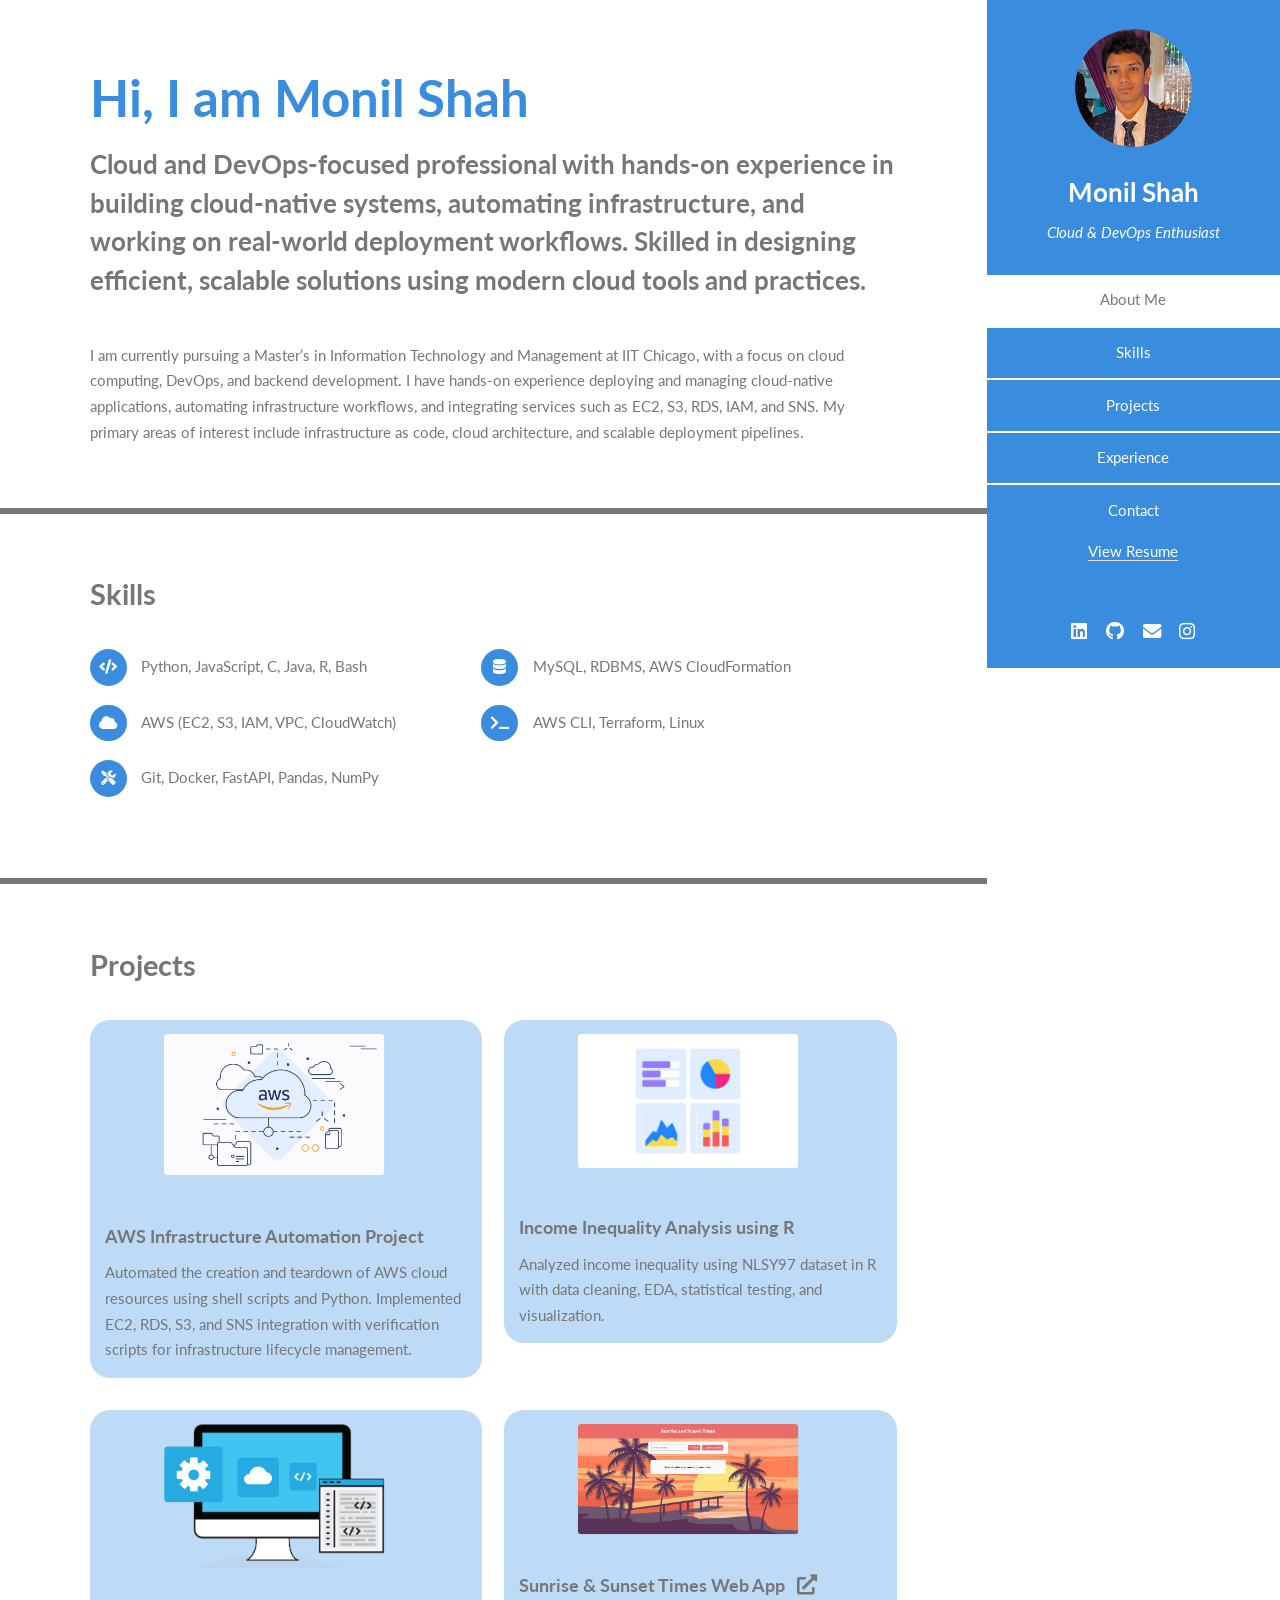
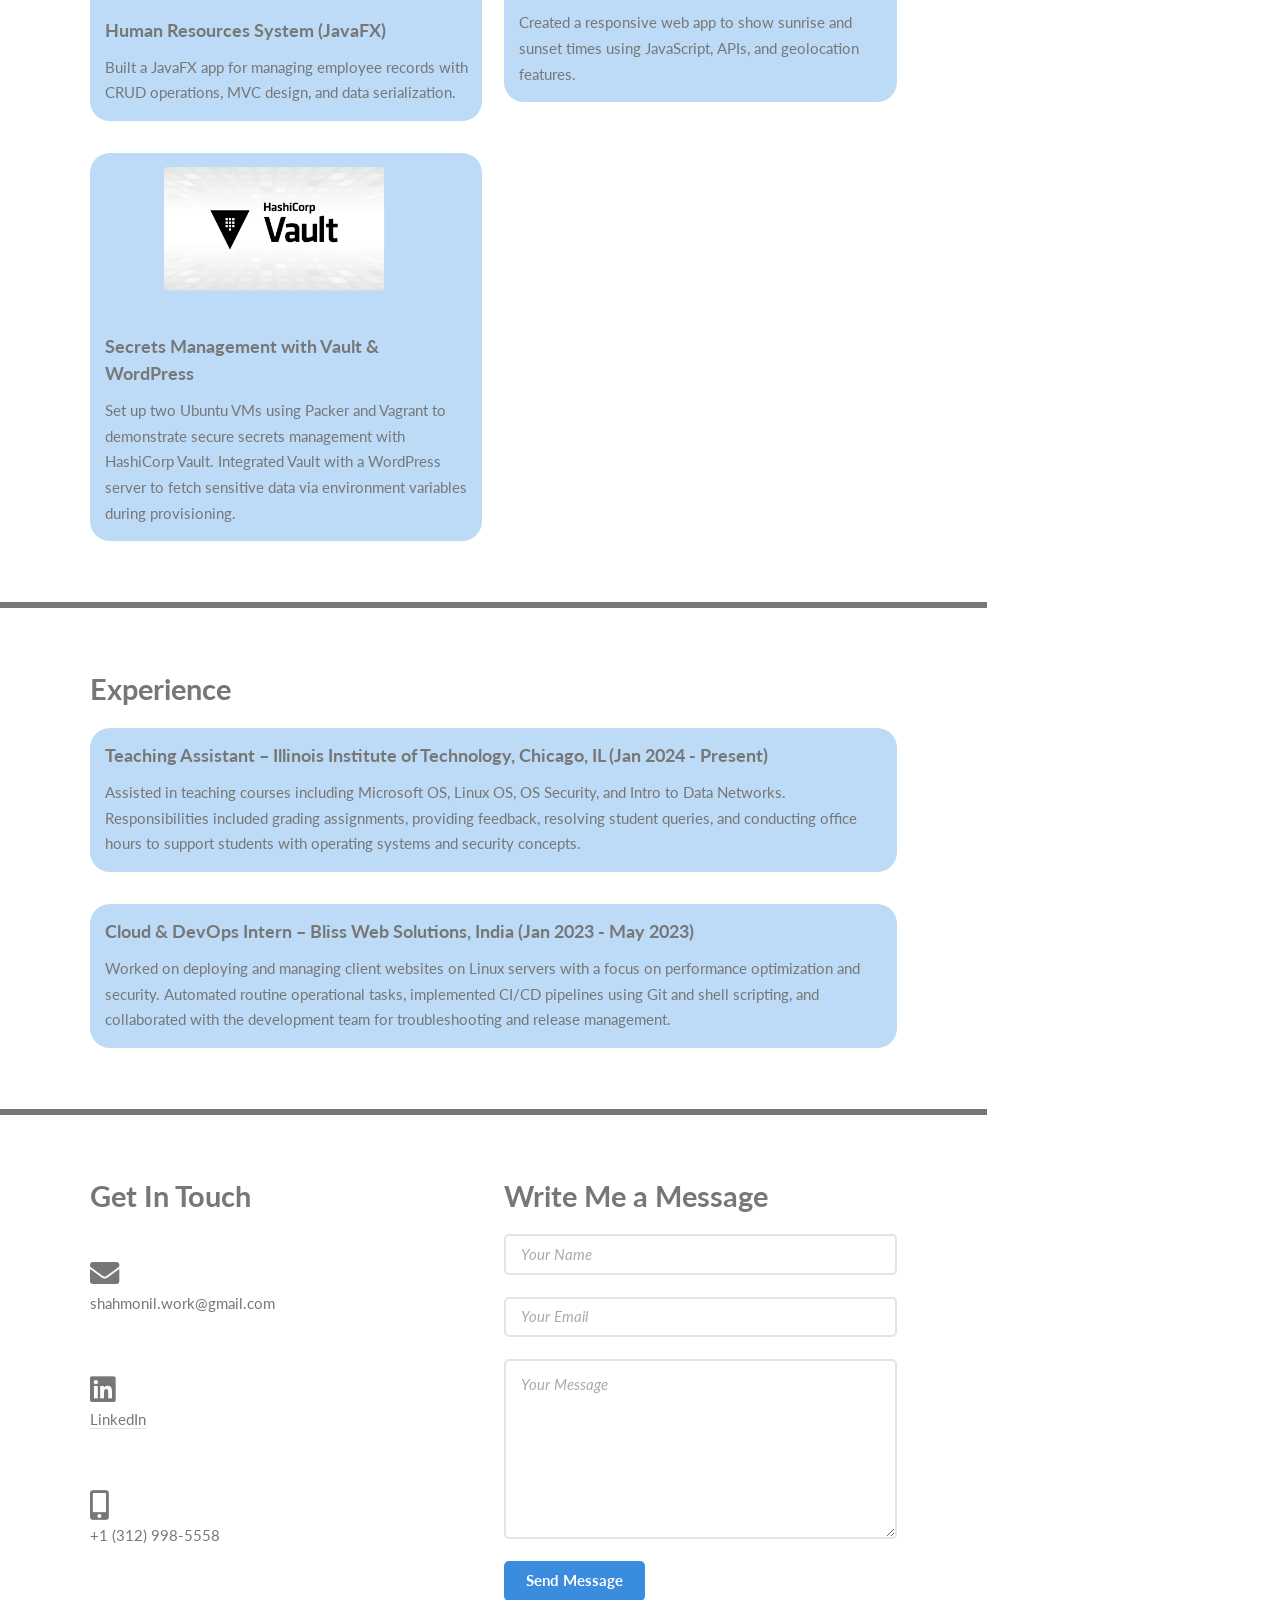
==== commit f1410cf0: "edited view count" ====
--- a/Profile.html
+++ b/Profile.html
@@ -32,7 +32,7 @@
 						</a>
 					  </p>
 
-					<p id="view-counter" style="margin-top: 3px; font-weight: bold;"></p> 
+				<!---	<p id="view-counter" style="margin-top: 3px; font-weight: bold;"></p>    #for cloud resume challenge view count -->
 				</nav>
 				<footer>
 					<ul class="icons">
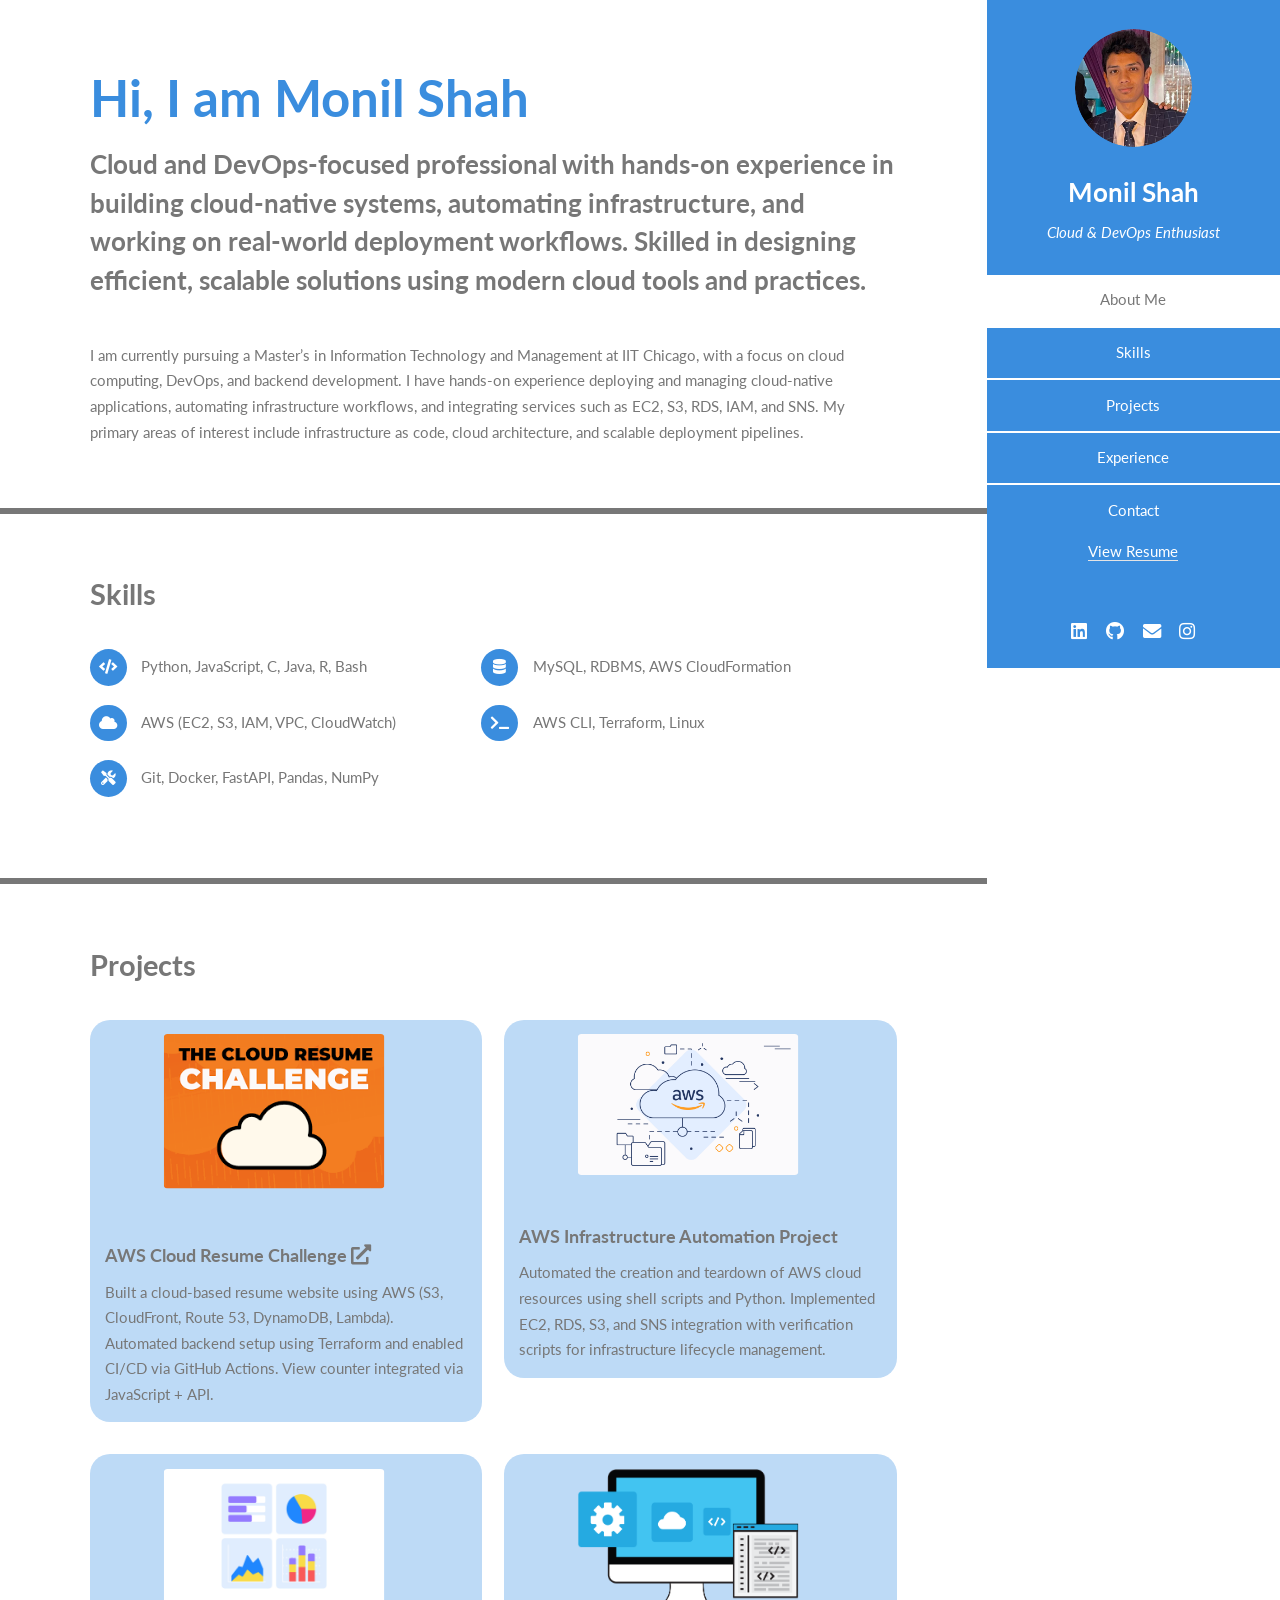
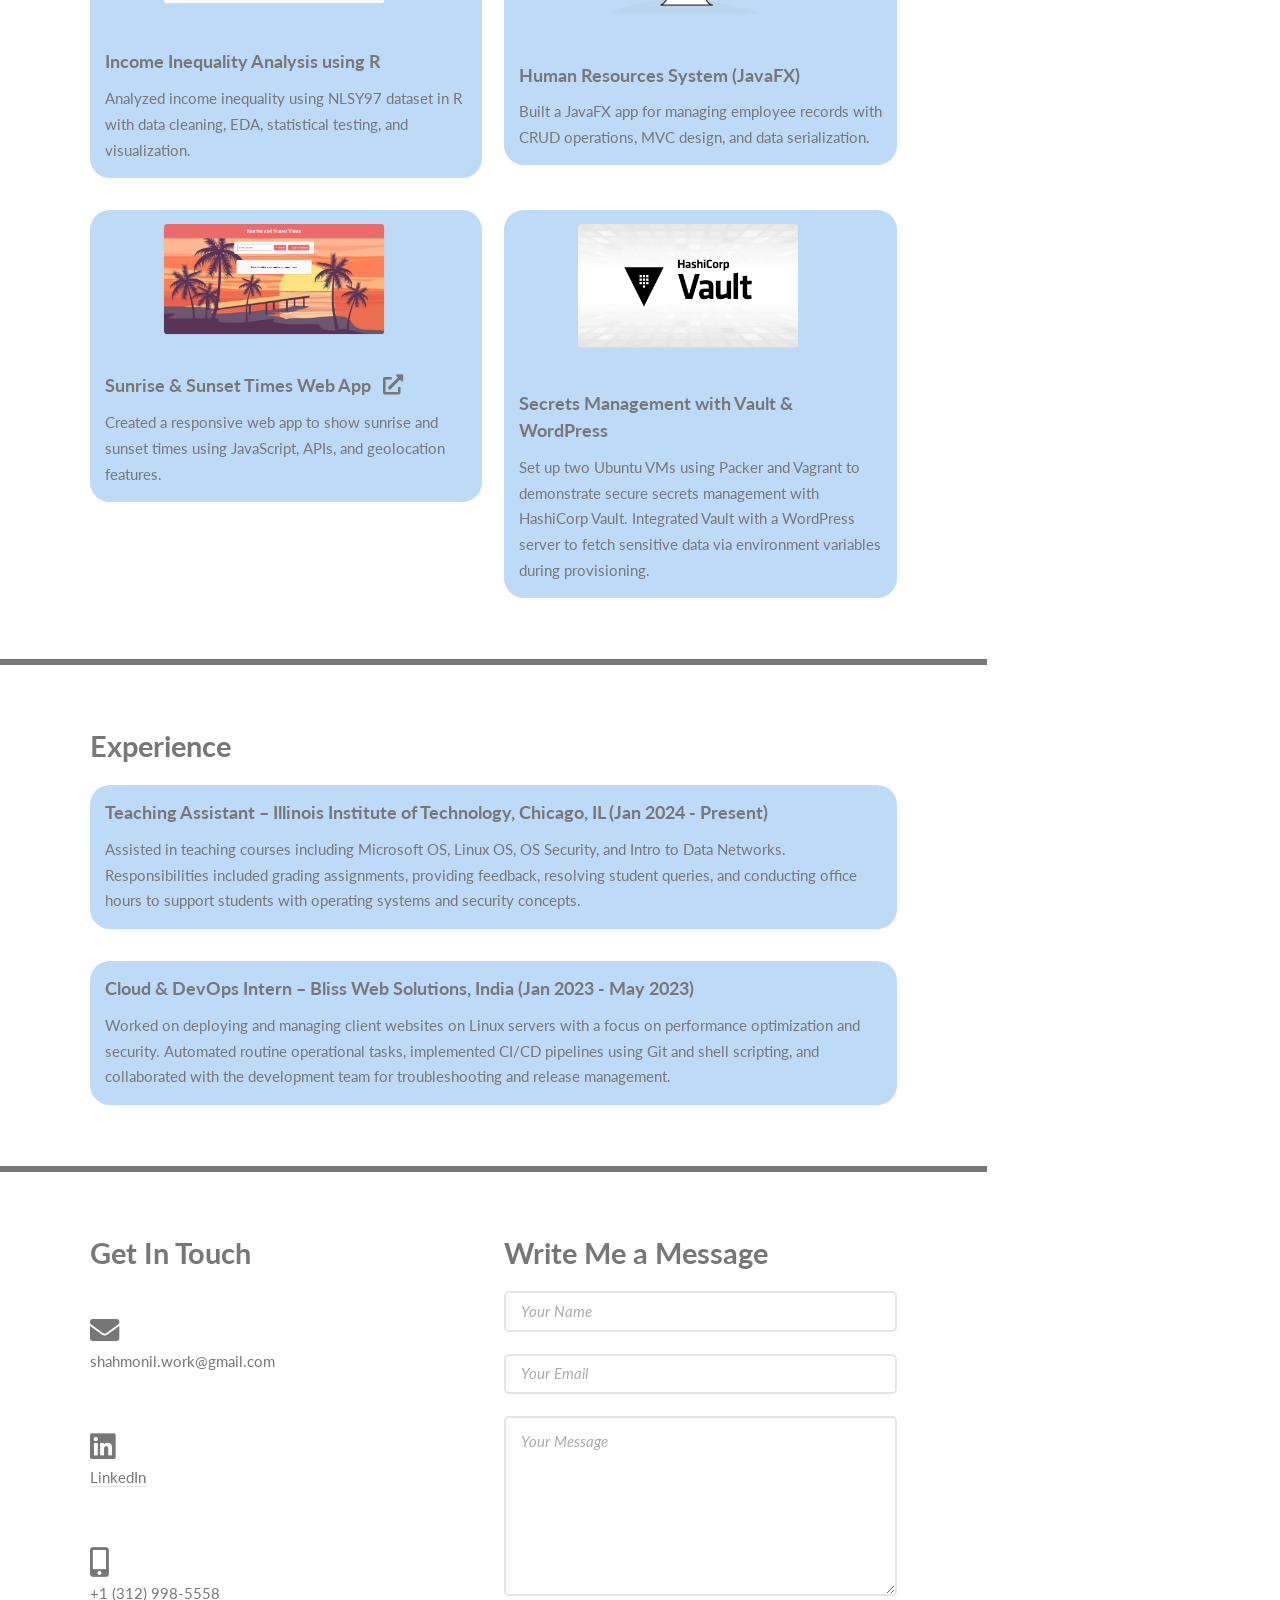
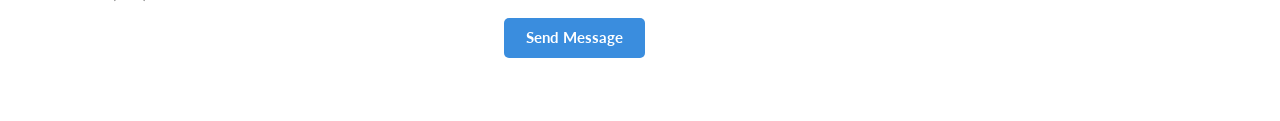
==== commit d485d5a3: "added cloud resume project" ====
--- a/Profile.html
+++ b/Profile.html
@@ -92,6 +92,23 @@
 								<div class="row">
 								  <div class="col-6 col-12-medium">
 									<article>
+										<a href="https://github.com/Monil-23/aws-cloud-resume-challenge" class="image">
+										<img src="images/cloudresume.png" alt="Cloud Resume Challenge Project" />
+										</a>
+										<div class="inner">
+										<h4>
+											<a href="https://github.com/Monil-23/aws-cloud-resume-challenge" target="_blank" rel="noopener noreferrer">
+											AWS Cloud Resume Challenge
+											</a>
+											<a href="https://monilshah.cloud" target="_blank" class="icon solid fa-external-link-alt" style="font-size: 1.1em;" title="Go to website"></a>
+										</h4>
+										<p>Built a cloud-based resume website using AWS (S3, CloudFront, Route 53, DynamoDB, Lambda). Automated backend setup using Terraform and enabled CI/CD via GitHub Actions. View counter integrated via JavaScript + API.</p>
+										</div>
+									</article>
+								  </div>
+
+								  <div class="col-6 col-12-medium">
+									<article>
 										<a href="https://github.com/Monil-23/aws-cloud-automation" class="image">
 										  <img src="images/aws.png" alt="AWS Automation Project" />
 										</a>
@@ -106,6 +123,11 @@
 									  </article>									  
 								  </div>
 						  
+								  
+								</div>
+						  
+								<!-- Row 2 -->
+								<div class="row">
 								  <div class="col-6 col-12-medium">
 									<article>
 									  <a href="https://github.com/Monil-23/r-analysis-income-gender" class="image"><img src="images/data.jpg" alt="" /></a>
@@ -119,10 +141,7 @@
 									  </div>
 									</article>
 								  </div>
-								</div>
-						  
-								<!-- Row 2 -->
-								<div class="row">
+
 								  <div class="col-6 col-12-medium">
 									<article>
 									  <a href="https://github.com/Monil-23/JavaProject" class="image"><img src="images/java.png" alt="" /></a>
@@ -136,7 +155,12 @@
 									  </div>
 									</article>
 								  </div>
-						  
+								</div>
+								  
+								  
+						  
+								<!-- Row 3 -->
+								<div class="row">
 								  <div class="col-6 col-12-medium">
 									<article>
 									  <a href="https://github.com/Monil-23/WebApp" class="image"><img src="images/Web.png" alt="" /></a>
@@ -153,10 +177,7 @@
 									  </div>
 									</article>
 								  </div>
-								  
-						  
-								<!-- Row 3 -->
-								<div class="row">
+
 								  <div class="col-6 col-12-medium">
 									<article>
 									  <a href="https://github.com/Monil-23/vault-packer-wordpress-project" class="image"><img src="images/vault.jpg" alt="" /></a>
--- a/assets/css/main.css
+++ b/assets/css/main.css
@@ -2699,11 +2699,11 @@
 		-moz-justify-content: space-between;
 		-webkit-justify-content: space-between;
 		-ms-justify-content: space-between;
-		justify-content: flex-start;
+		justify-content: space-between;
 		background: #3a8dde;
 		color: #d2f2e9;
 		height: auto;
-		overflow-y: visible;
+		overflow-y: auto;
 		position: fixed;
 		text-align: center;
 		top: 0;
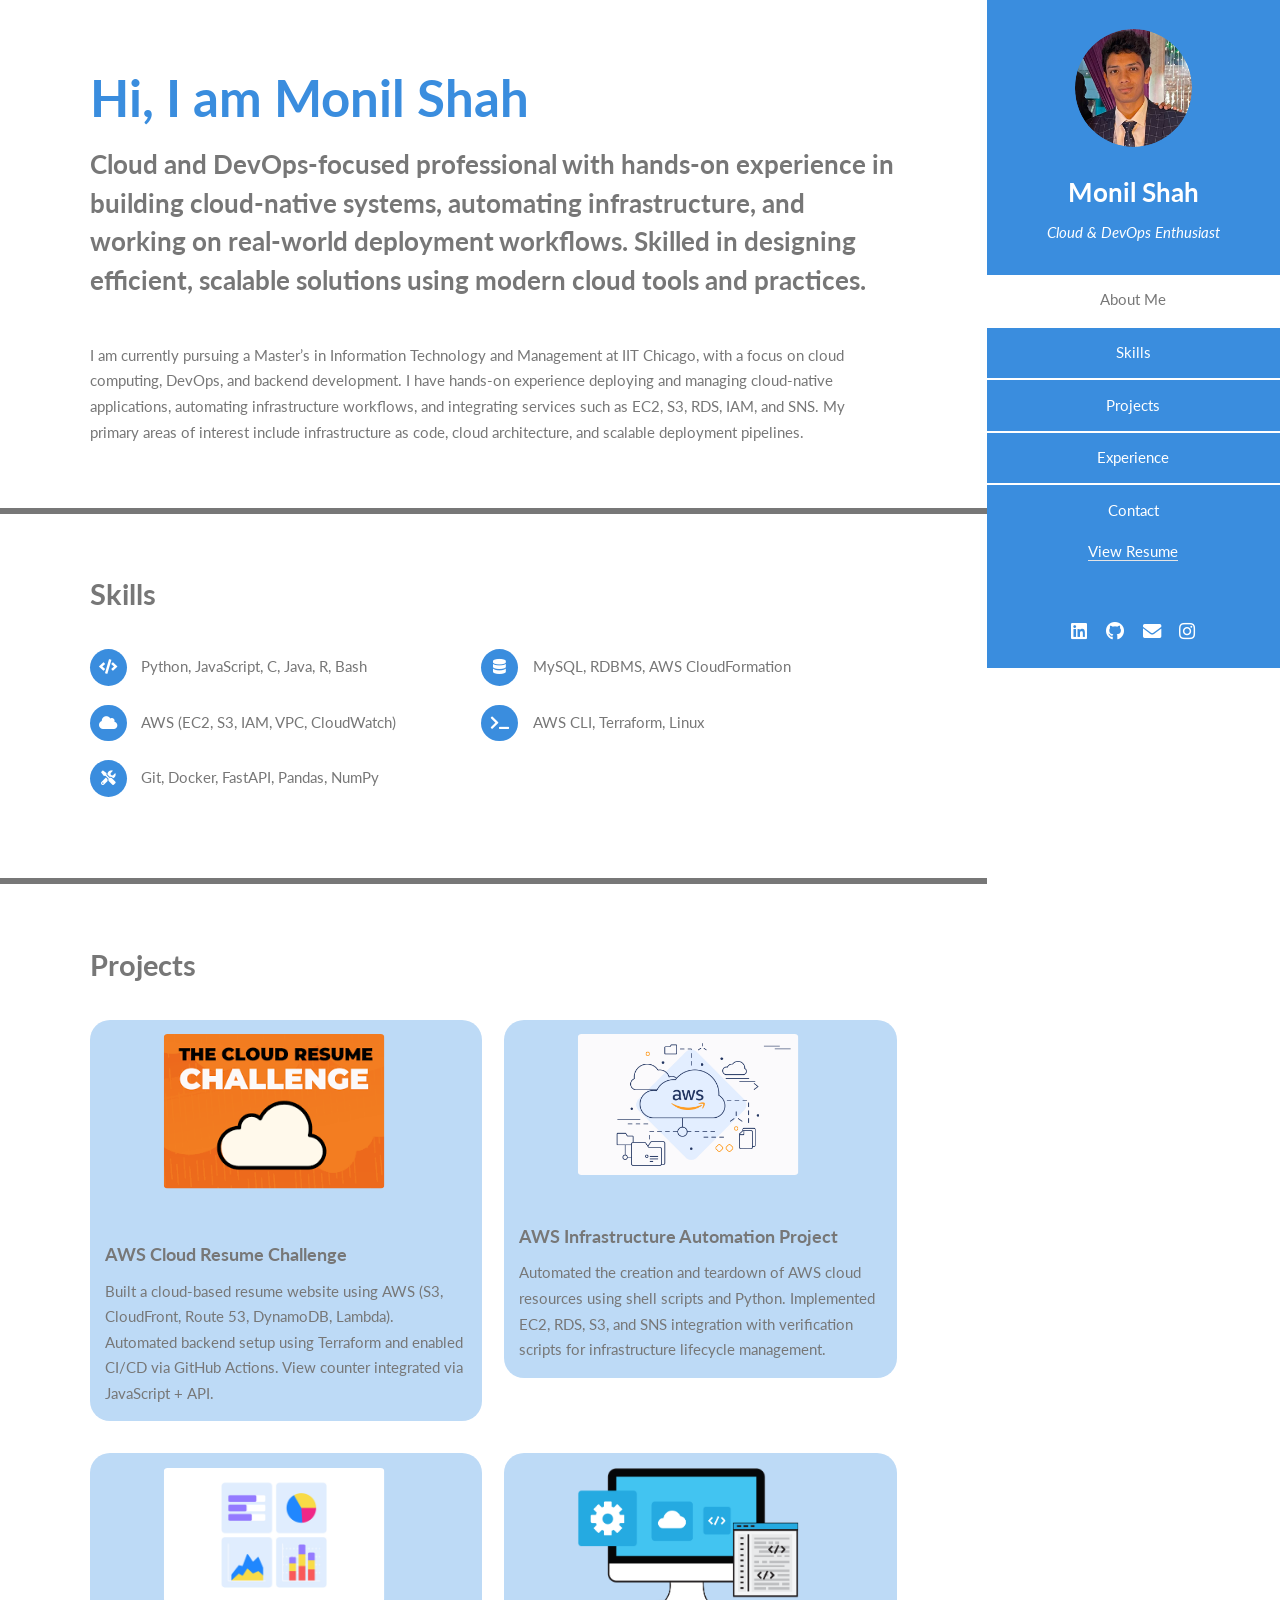
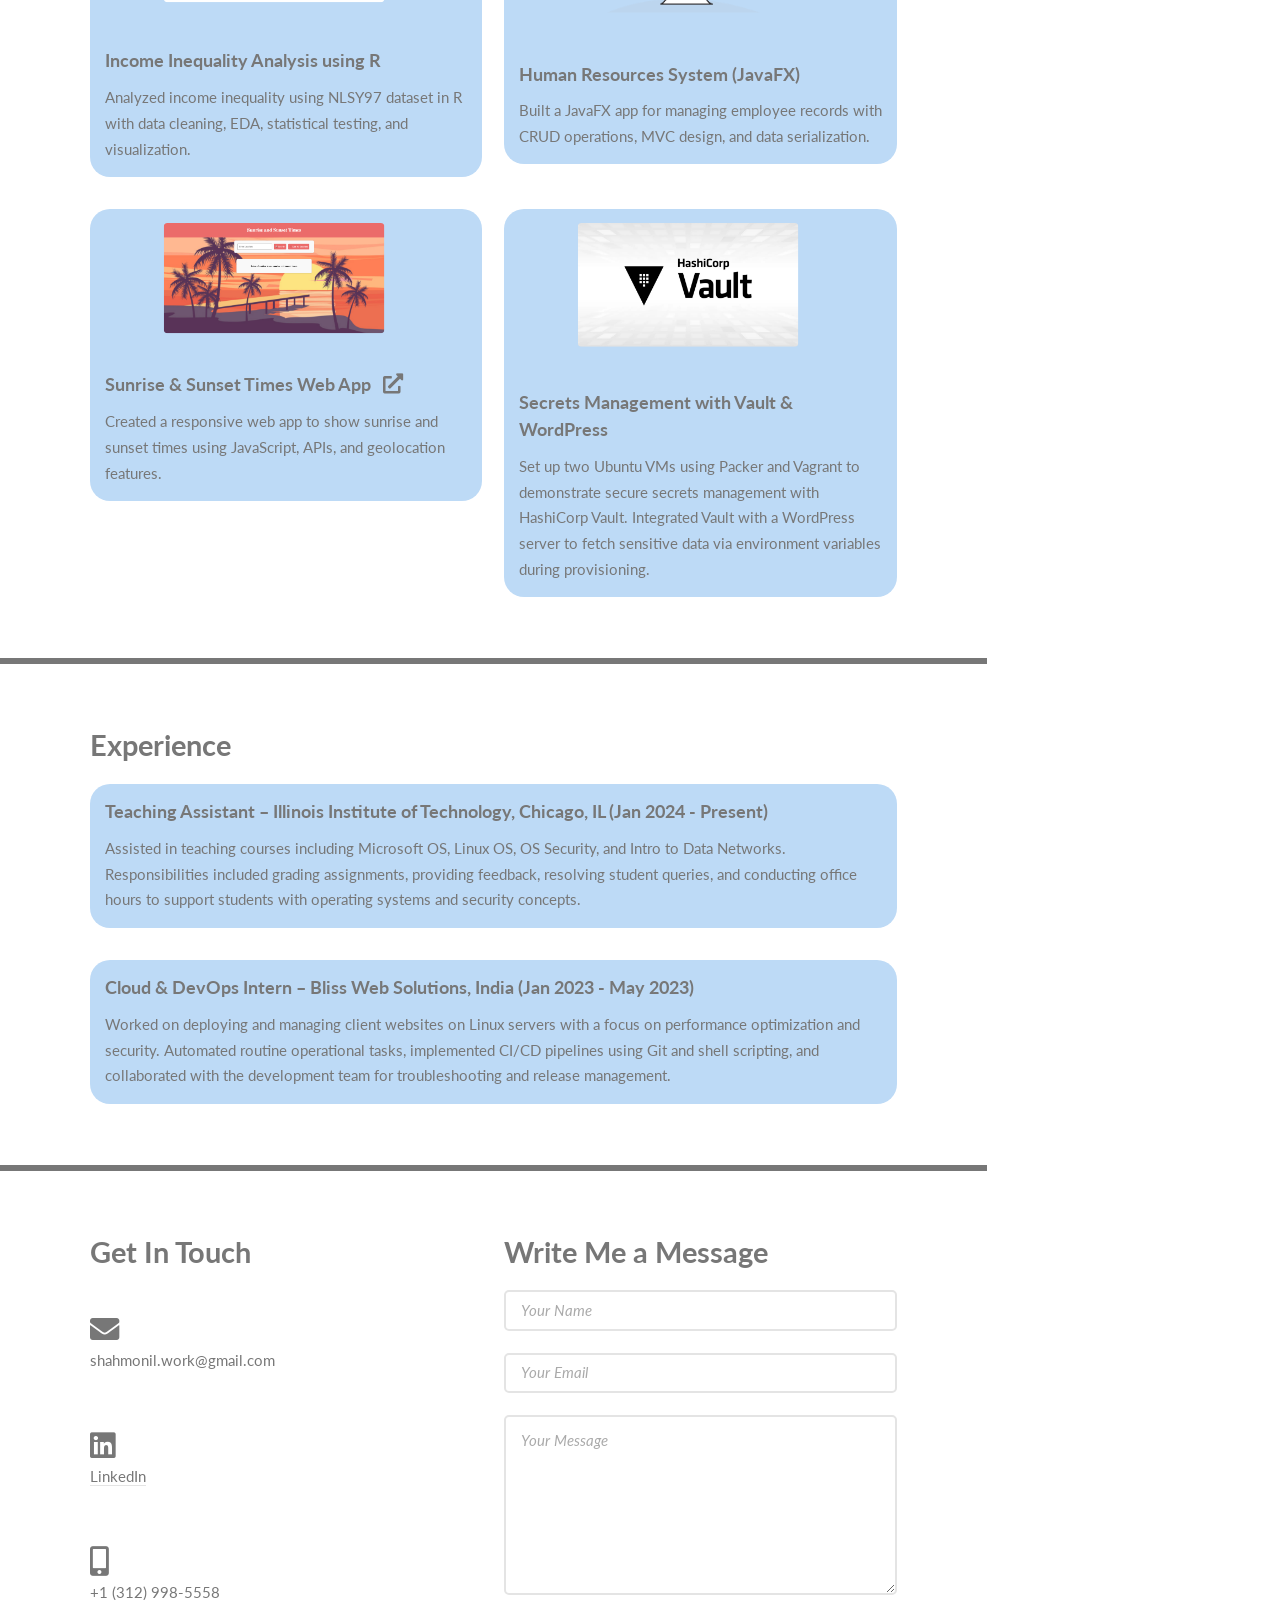
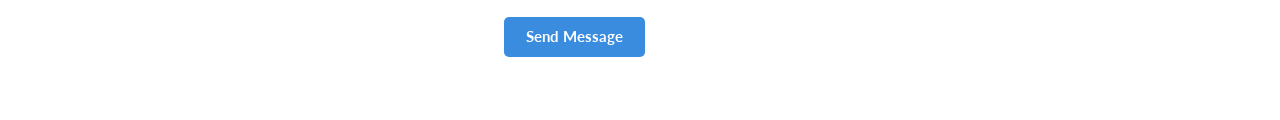
==== commit 71363ec1: "removed website link" ====
--- a/Profile.html
+++ b/Profile.html
@@ -100,7 +100,6 @@
 											<a href="https://github.com/Monil-23/aws-cloud-resume-challenge" target="_blank" rel="noopener noreferrer">
 											AWS Cloud Resume Challenge
 											</a>
-											<a href="https://monilshah.cloud" target="_blank" class="icon solid fa-external-link-alt" style="font-size: 1.1em;" title="Go to website"></a>
 										</h4>
 										<p>Built a cloud-based resume website using AWS (S3, CloudFront, Route 53, DynamoDB, Lambda). Automated backend setup using Terraform and enabled CI/CD via GitHub Actions. View counter integrated via JavaScript + API.</p>
 										</div>
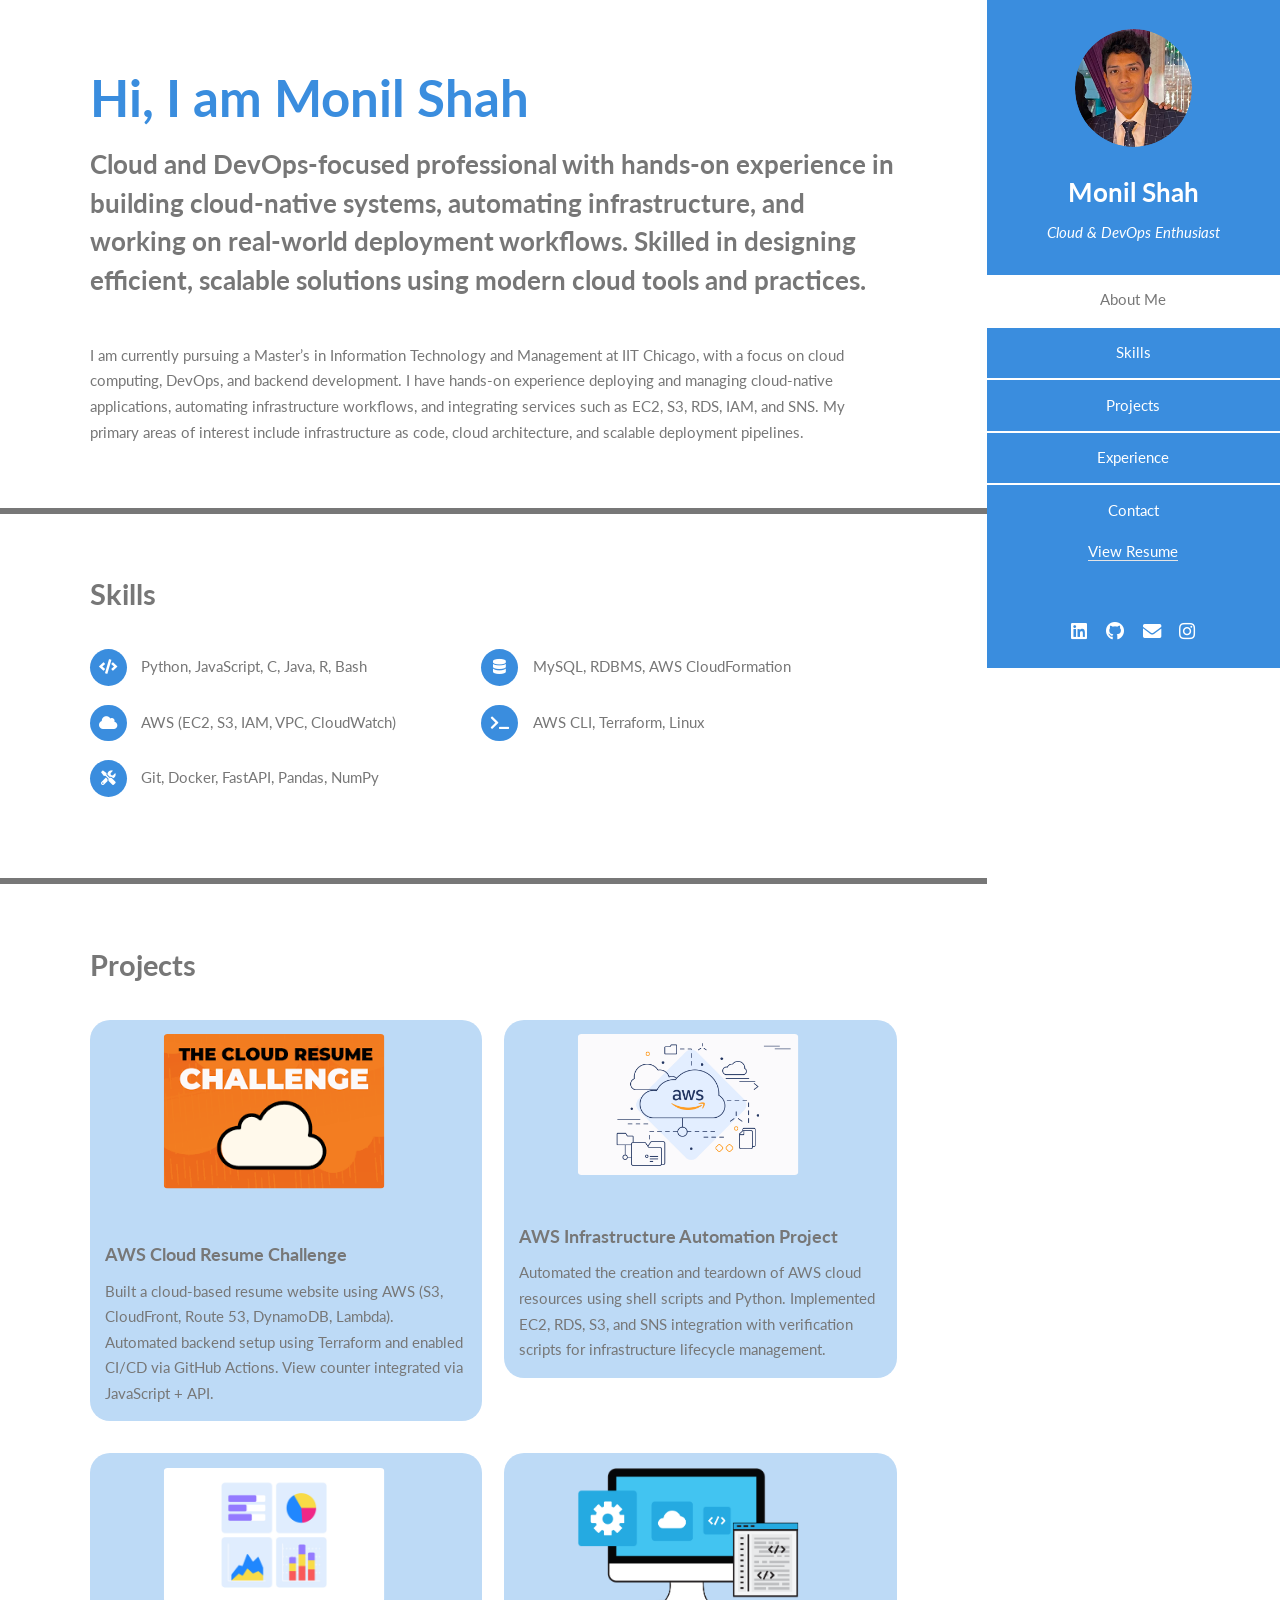
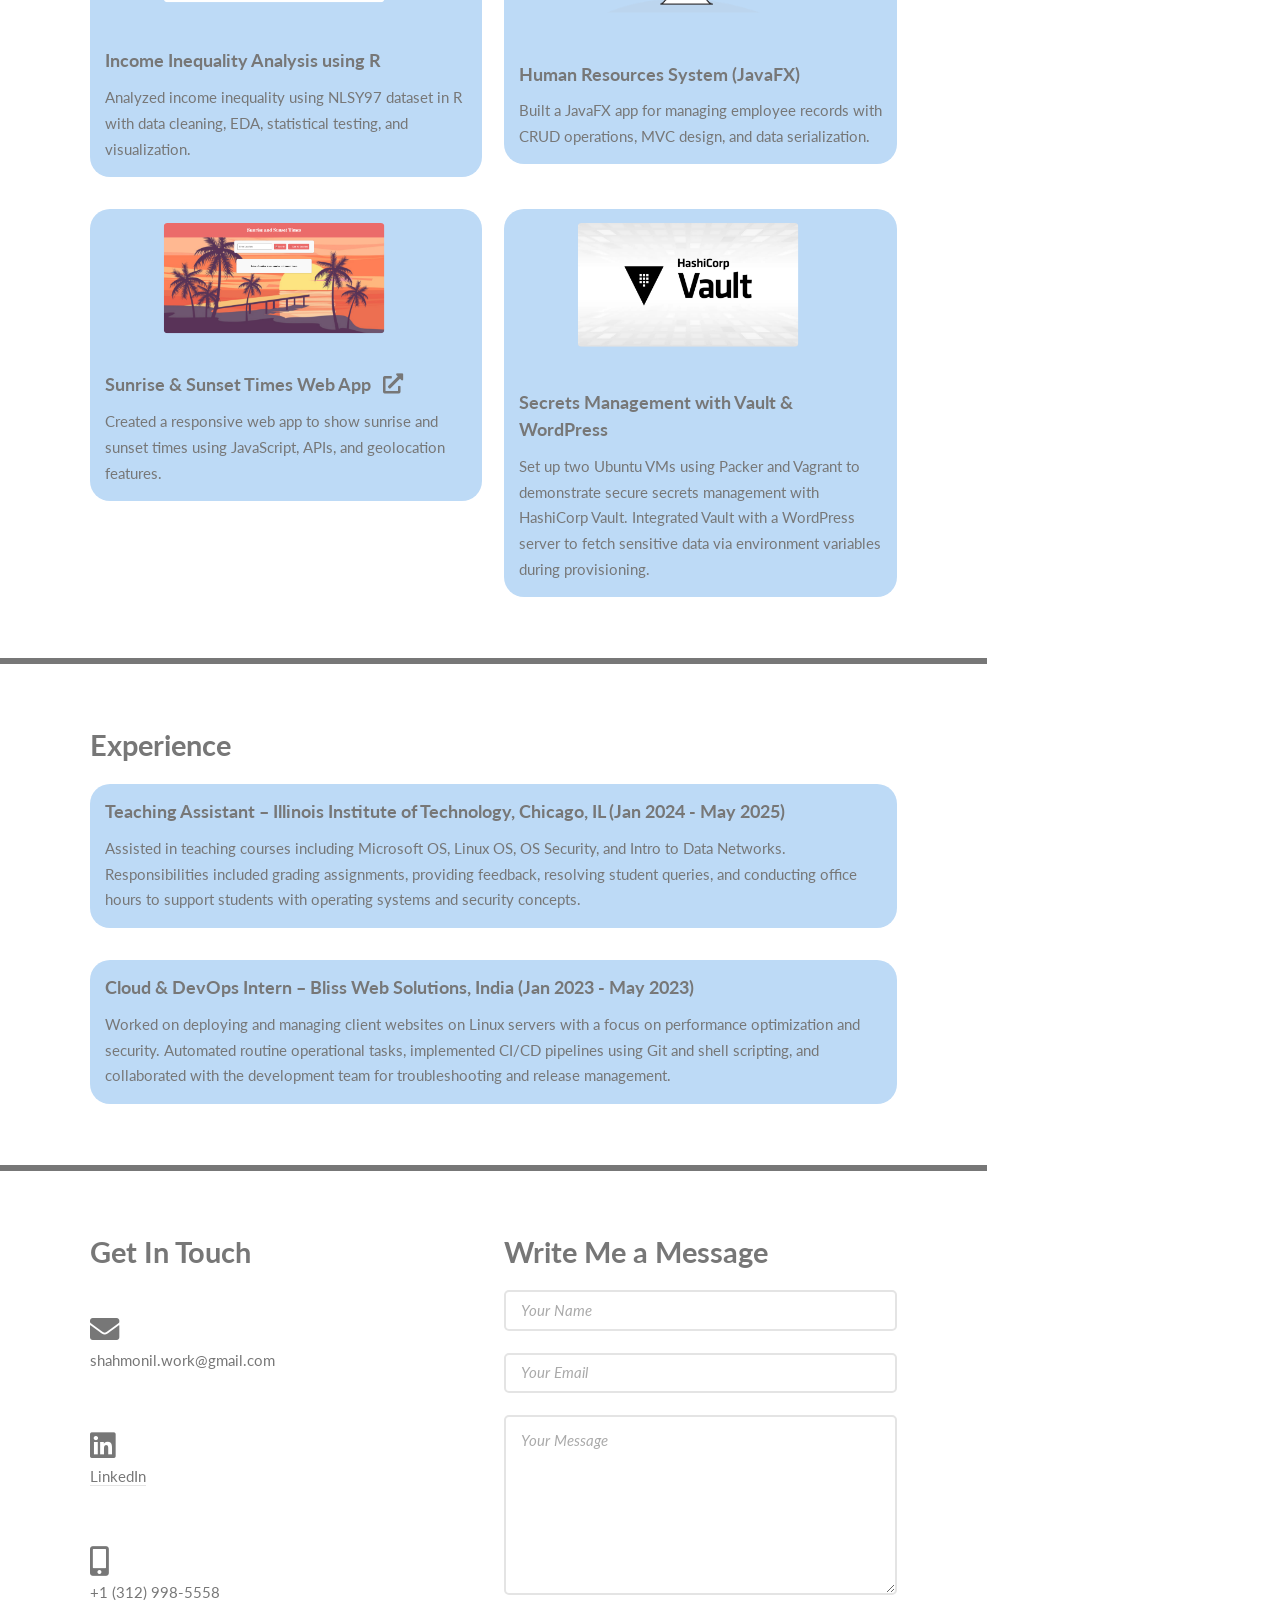
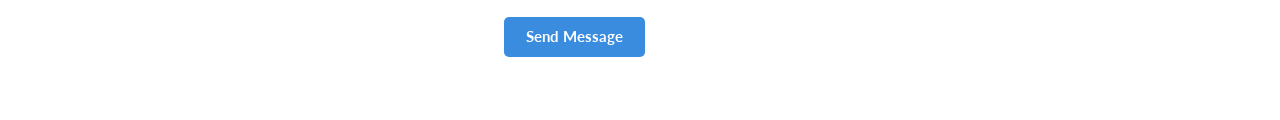
==== commit 77aba9ed: "updated experience" ====
--- a/Profile.html
+++ b/Profile.html
@@ -219,7 +219,7 @@
 									<div class="col-12">
 										<article>
 											<div class="inner">
-											  <h4>Teaching Assistant – Illinois Institute of Technology, Chicago, IL (Jan 2024 - Present)</h4>
+											  <h4>Teaching Assistant – Illinois Institute of Technology, Chicago, IL (Jan 2024 - May 2025)</h4>
 											  <p>Assisted in teaching courses including Microsoft OS, Linux OS, OS Security, and Intro to Data Networks. Responsibilities included grading assignments, providing feedback, resolving student queries, and conducting office hours to support students with operating systems and security concepts.</p>
 											</div>
 										  </article>									  
